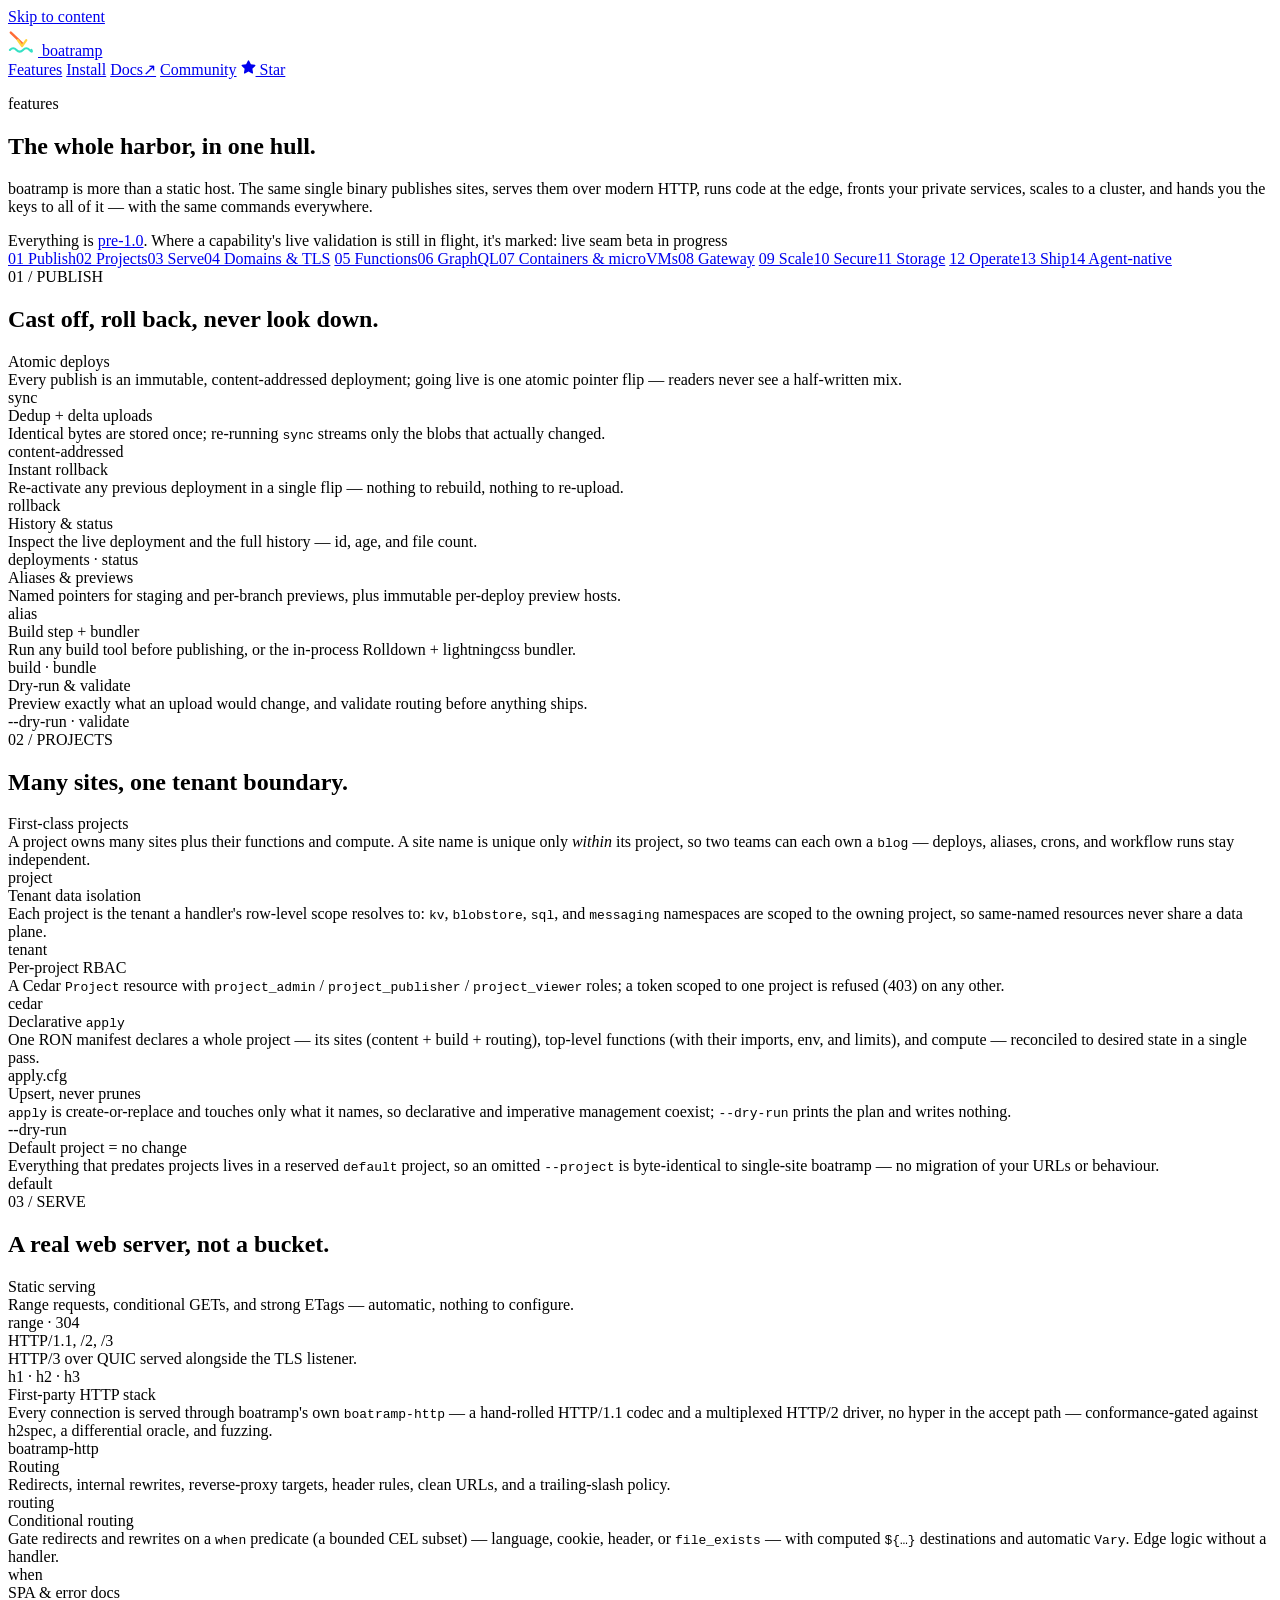
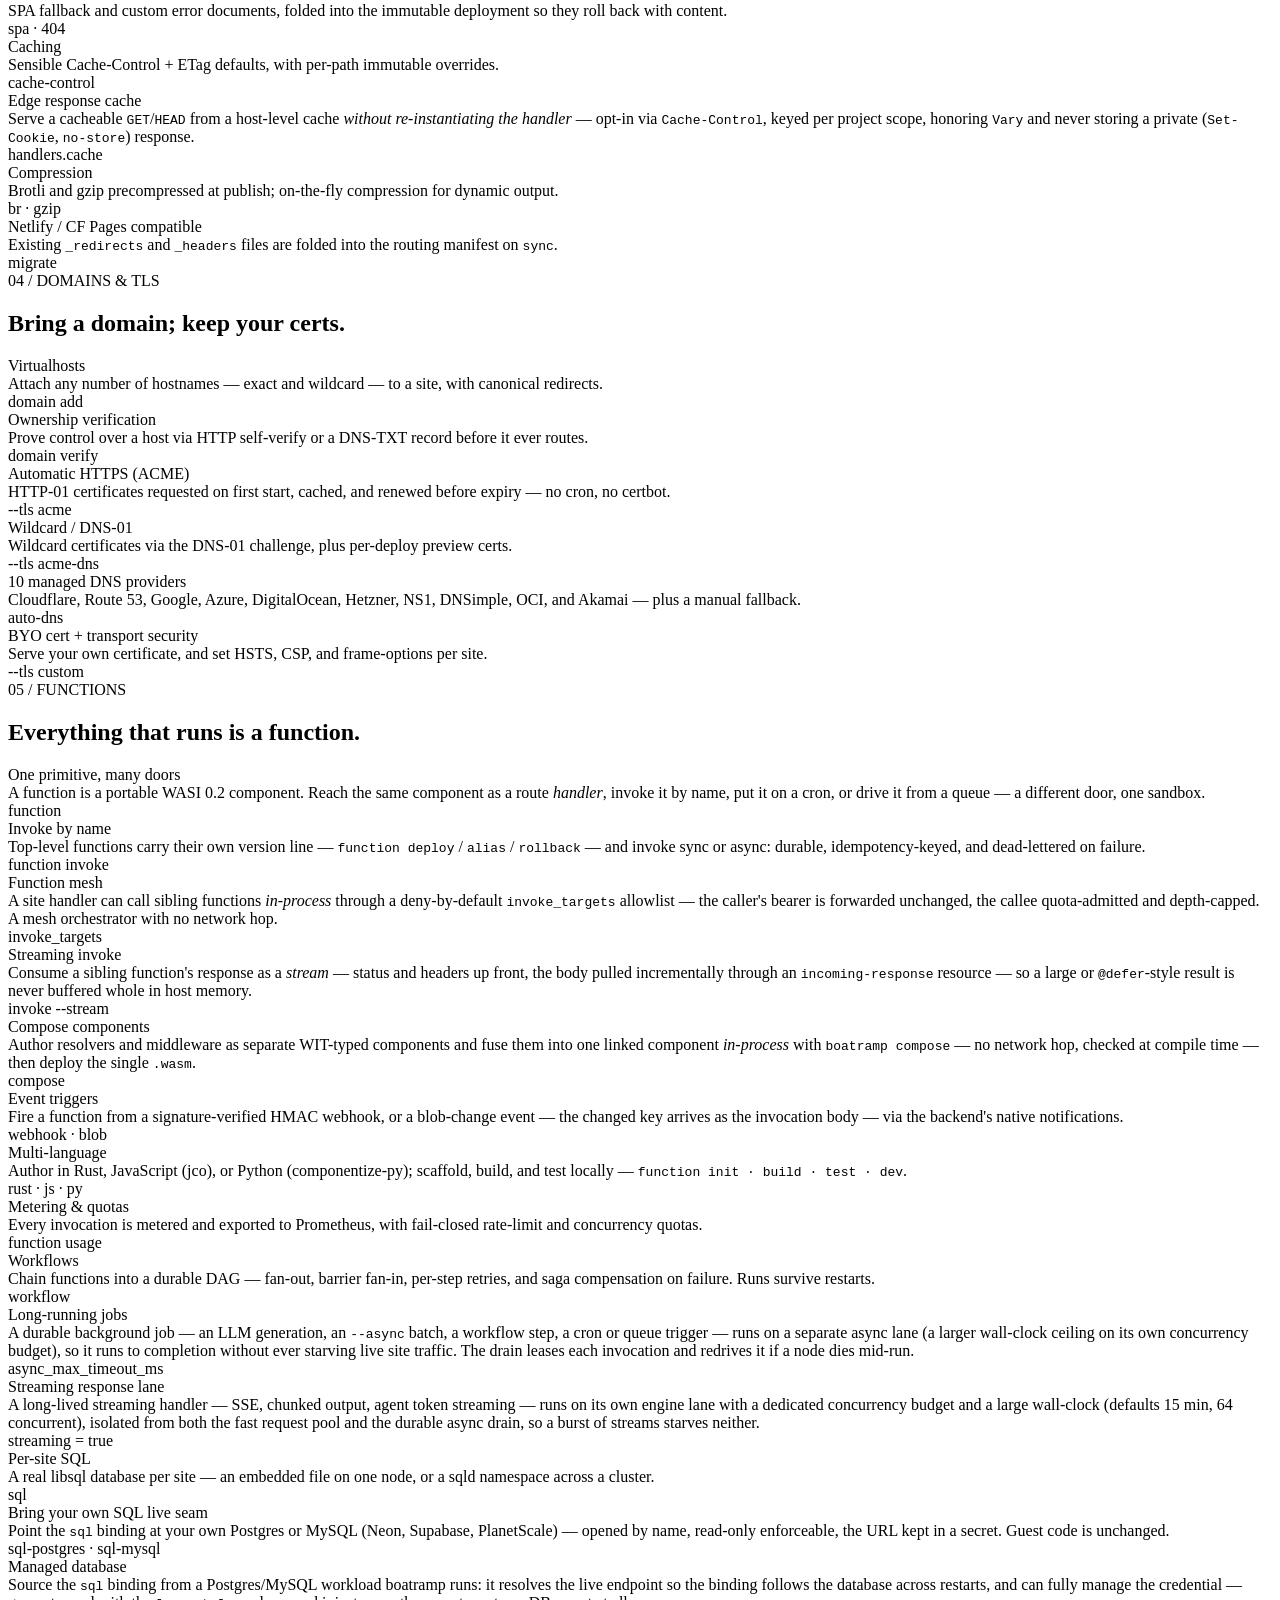
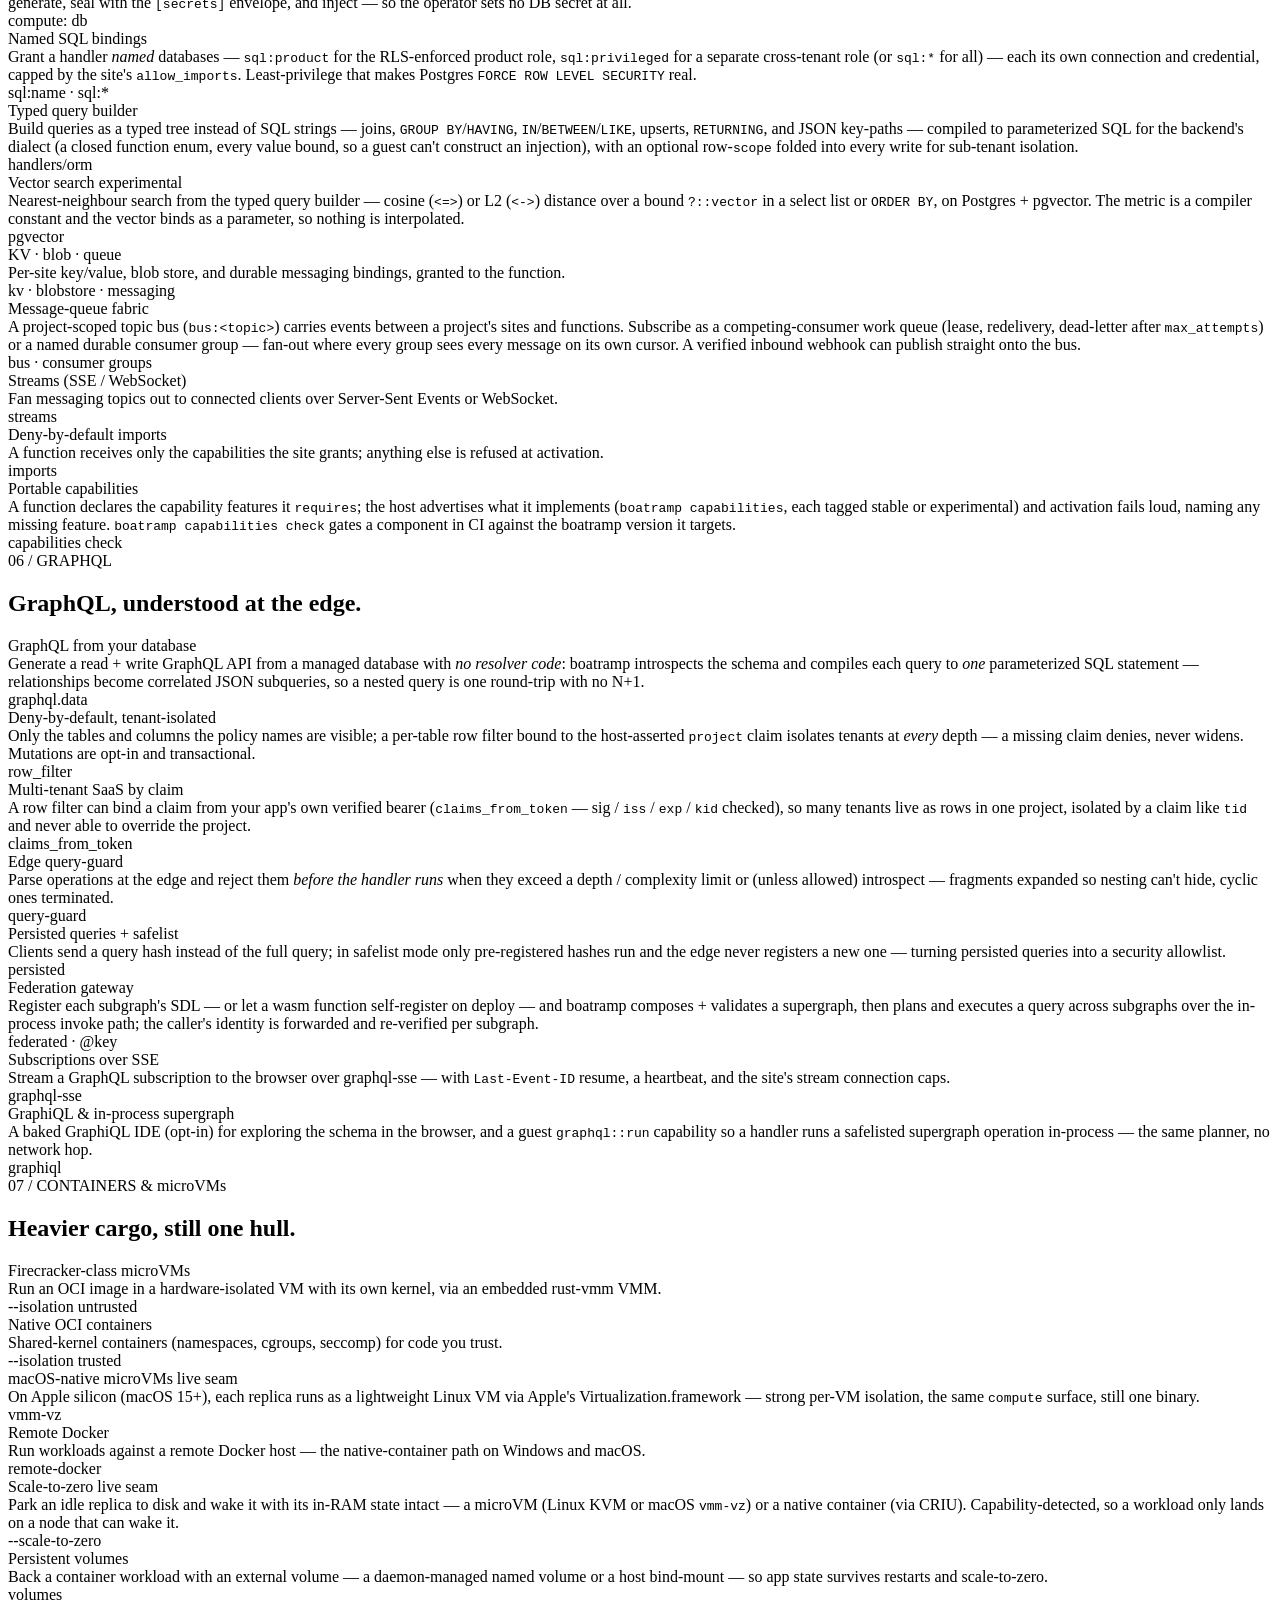
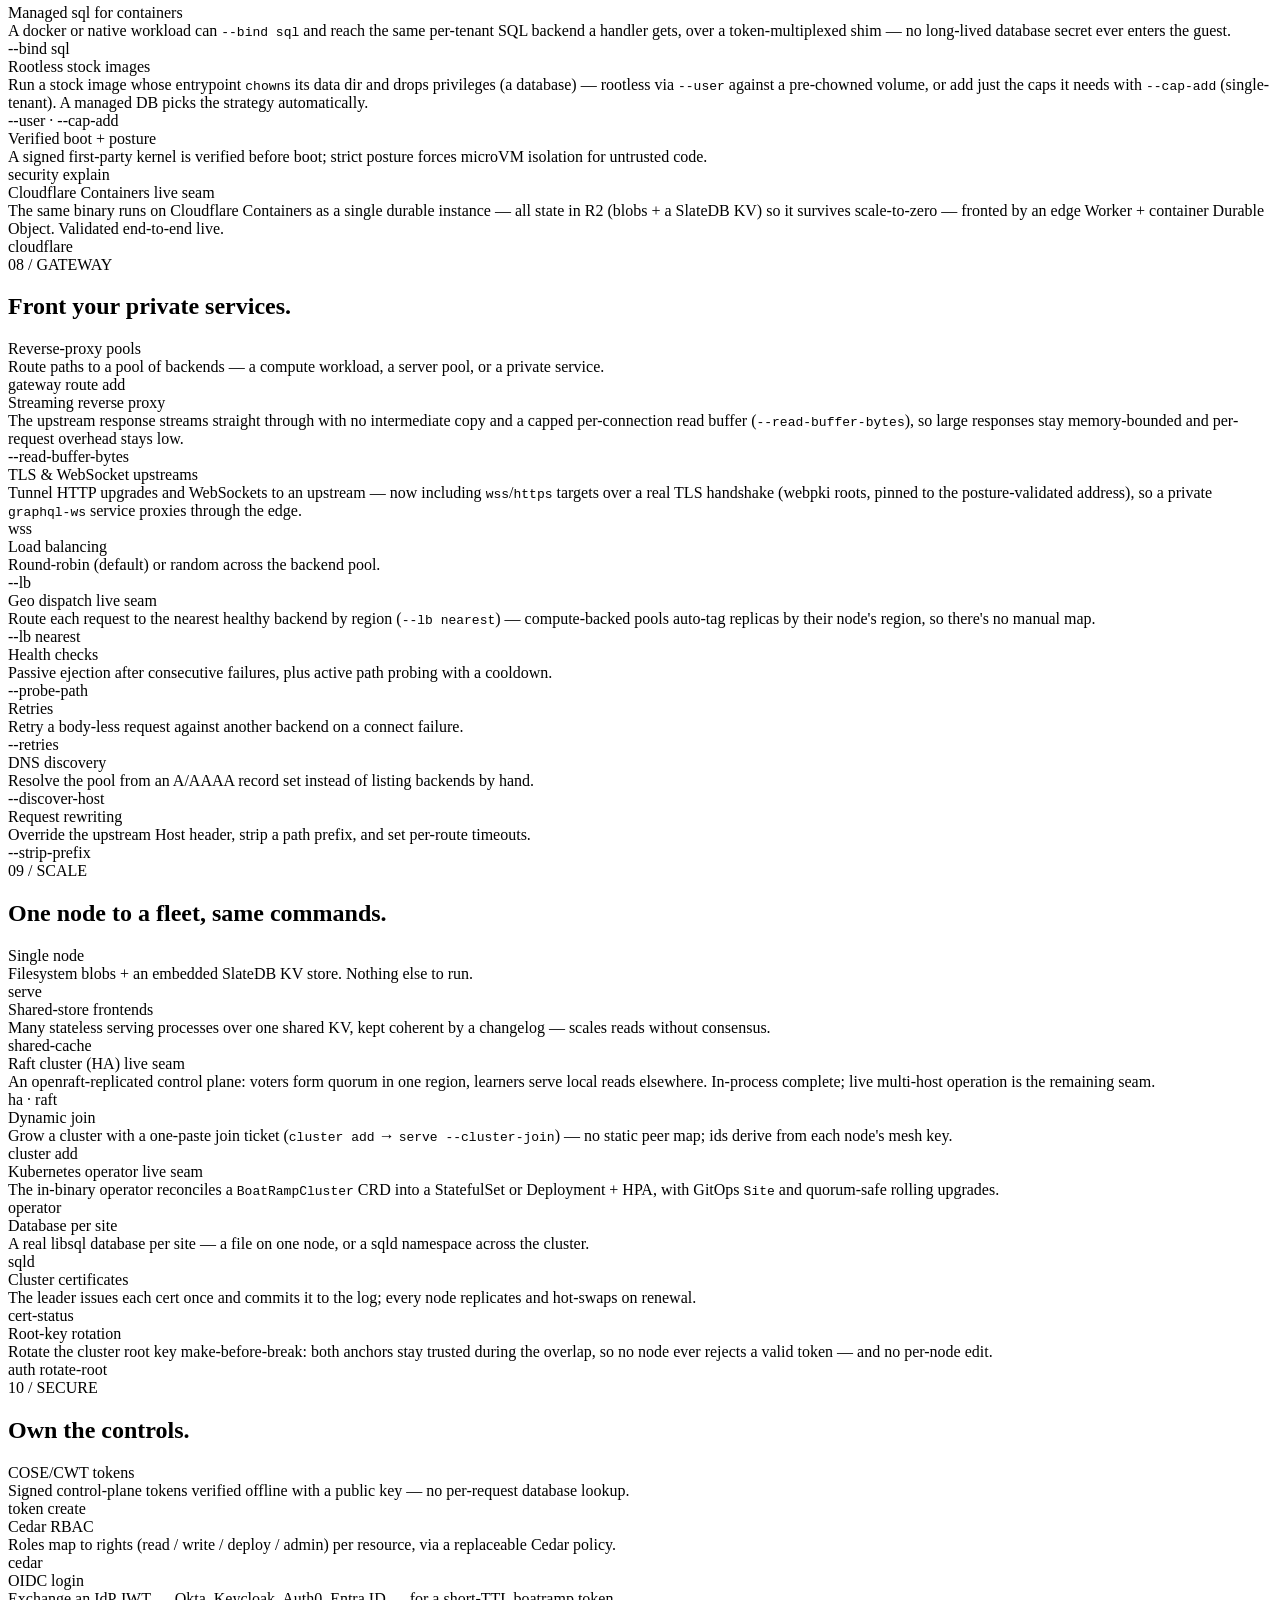
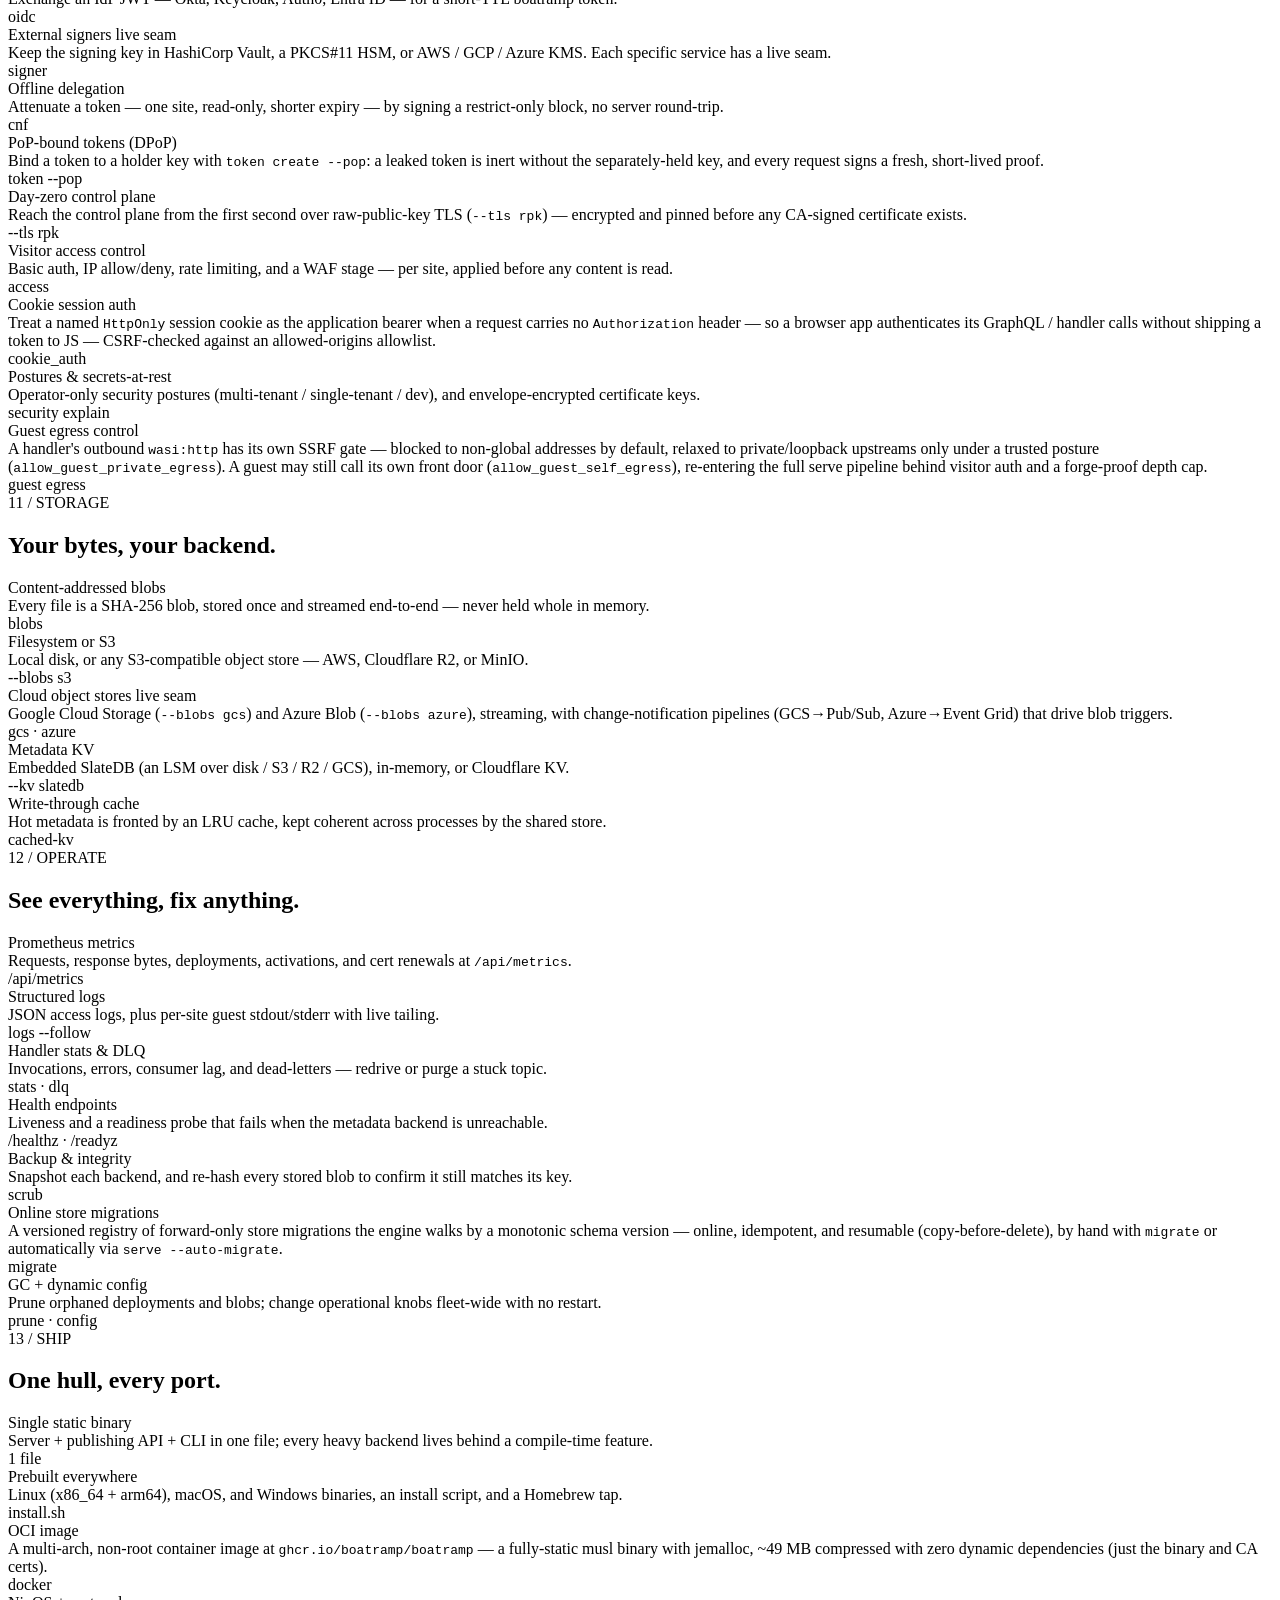
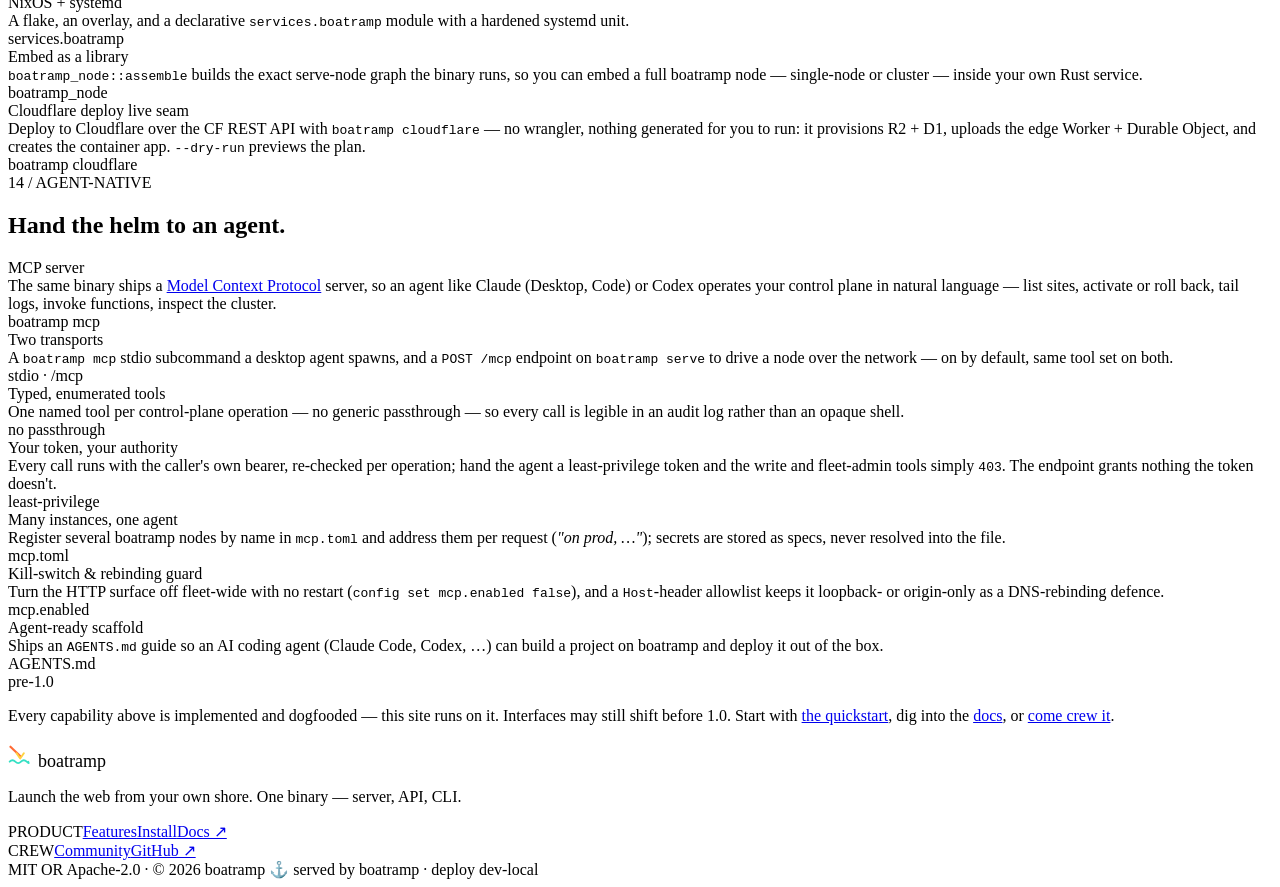
==== site/features.html @ 1ac7cacc "Sync boatramp 0.3.2 (guest egress control); remove competitor benchmark claims pending published num" ====
<!doctype html>
<html lang="en" data-theme="dark">
<head>
  <meta charset="utf-8">
  <meta name="viewport" content="width=device-width, initial-scale=1">
  <title>Features — boatramp</title>
  <meta name="description" content="Everything boatramp does: atomic publishing, a real web server, domains & TLS, Wasm handlers, containers & microVMs, an edge gateway, HA clustering, auth & access control, pluggable storage, and observability — one Rust binary.">
  <link rel="canonical" href="https://boatramp.dev/features">
  <link rel="icon" href="/favicon.svg" type="image/svg+xml">
  <meta property="og:type" content="website">
  <meta property="og:url" content="https://boatramp.dev/features">
  <meta property="og:title" content="boatramp — features">
  <meta property="og:description" content="Atomic publishing, a real web server, Wasm handlers, containers & microVMs, an edge gateway, HA clustering, auth & access control — one Rust binary.">
  <meta property="og:image" content="https://boatramp.dev/og.png">
  <meta name="twitter:card" content="summary_large_image">
  <link rel="preload" href="/fonts/space-grotesk-700.woff2" as="font" type="font/woff2" crossorigin>
  <link rel="preload" href="/fonts/ibm-plex-sans-400.woff2" as="font" type="font/woff2" crossorigin>
  <link rel="stylesheet" href="/styles/fonts.css">
  <link rel="stylesheet" href="/styles/tokens.css">
  <link rel="stylesheet" href="/styles/site.css">
</head>
<body>
  <a class="skip" href="#main">Skip to content</a>

  <!-- ================= NAV ================= -->
  <header class="nav">
    <a class="nav__brand" href="/" aria-label="boatramp home">
      <svg width="30" height="30" viewBox="0 0 32 32" fill="none" aria-hidden="true">
        <path d="M3 7 L15 18.5" stroke="#ff6b35" stroke-width="2.6" stroke-linecap="round"/>
        <path d="M10.5 15 L15 21.5 L19.5 15" stroke="#ffd23f" stroke-width="2.4" stroke-linecap="round" stroke-linejoin="round"/>
        <path d="M2 25.5 q3.5 -3.6 7 0 t7 0 t7 0 t2 0" stroke="#35e0c4" stroke-width="2.2" stroke-linecap="round"/>
      </svg>
      <span class="wordmark">boatramp</span>
    </a>
    <nav class="nav__links" aria-label="Primary">
      <a href="/features">Features</a>
      <a href="/#quickstart">Install</a>
      <a href="https://docs.boatramp.dev">Docs<span class="nav__ext" aria-hidden="true">↗</span></a>
      <a href="https://discord.gg/A78gHFF3F3">Community</a>
      <a class="nav__star" href="https://github.com/BoatRamp/BoatRamp" data-gh-star aria-label="Star boatramp on GitHub">
        <svg width="15" height="15" viewBox="0 0 16 16" fill="currentColor" aria-hidden="true"><path d="M8 .25a.75.75 0 0 1 .673.418l1.882 3.815 4.21.612a.75.75 0 0 1 .416 1.279l-3.046 2.97.719 4.192a.751.751 0 0 1-1.088.791L8 12.347l-3.766 1.98a.75.75 0 0 1-1.088-.79l.72-4.194L.818 6.374a.75.75 0 0 1 .416-1.28l4.21-.611L7.327.668A.75.75 0 0 1 8 .25Z"/></svg>
        Star
        <span class="nav__star-count mono" data-gh-star-count hidden></span>
      </a>
    </nav>
  </header>

  <main id="main">
    <!-- ================= HERO ================= -->
    <section class="feat-hero wrap">
      <p class="eyebrow"><span class="eyebrow__dot" aria-hidden="true"></span>features</p>
      <h1>The whole harbor, in one hull.</h1>
      <p>boatramp is more than a static host. The same single binary publishes sites, serves them over modern HTTP, runs code at the edge, fronts your private services, scales to a cluster, and hands you the keys to all of it — with the same commands everywhere.</p>
      <div class="feat-legend">
        <span>Everything is <a href="https://docs.boatramp.dev/explanation/maturity.html">pre-1.0</a>. Where a capability's live validation is still in flight, it's marked:</span>
        <span class="chip chip--seam">live seam</span>
        <span class="chip chip--beta">beta</span>
        <span class="chip chip--wip">in progress</span>
      </div>
      <nav class="feat-toc" aria-label="Feature groups">
        <a href="#publish">01 Publish</a><a href="#projects">02 Projects</a><a href="#serve">03 Serve</a><a href="#tls">04 Domains &amp; TLS</a>
        <a href="#compute">05 Functions</a><a href="#graphql">06 GraphQL</a><a href="#containers">07 Containers &amp; microVMs</a><a href="#gateway">08 Gateway</a>
        <a href="#scale">09 Scale</a><a href="#secure">10 Secure</a><a href="#storage">11 Storage</a>
        <a href="#operate">12 Operate</a><a href="#ship">13 Ship</a><a href="#agent">14 Agent-native</a>
      </nav>
    </section>

    <!-- 01 PUBLISH -->
    <section class="feat-group wrap" id="publish">
      <div class="module__head"><span class="eyebrow-mono">01 / PUBLISH</span><h2>Cast off, roll back, never look down.</h2></div>
      <div class="feat-wrap"><div class="feat">
        <div class="feat__row"><div class="feat__cell feat__name">Atomic deploys</div><div class="feat__cell feat__desc">Every publish is an immutable, content-addressed deployment; going live is one atomic pointer flip — readers never see a half-written mix.</div><div class="feat__cell feat__tag">sync</div></div>
        <div class="feat__row"><div class="feat__cell feat__name">Dedup + delta uploads</div><div class="feat__cell feat__desc">Identical bytes are stored once; re-running <code>sync</code> streams only the blobs that actually changed.</div><div class="feat__cell feat__tag">content-addressed</div></div>
        <div class="feat__row"><div class="feat__cell feat__name">Instant rollback</div><div class="feat__cell feat__desc">Re-activate any previous deployment in a single flip — nothing to rebuild, nothing to re-upload.</div><div class="feat__cell feat__tag">rollback</div></div>
        <div class="feat__row"><div class="feat__cell feat__name">History &amp; status</div><div class="feat__cell feat__desc">Inspect the live deployment and the full history — id, age, and file count.</div><div class="feat__cell feat__tag">deployments · status</div></div>
        <div class="feat__row"><div class="feat__cell feat__name">Aliases &amp; previews</div><div class="feat__cell feat__desc">Named pointers for staging and per-branch previews, plus immutable per-deploy preview hosts.</div><div class="feat__cell feat__tag">alias</div></div>
        <div class="feat__row"><div class="feat__cell feat__name">Build step + bundler</div><div class="feat__cell feat__desc">Run any build tool before publishing, or the in-process Rolldown + lightningcss bundler.</div><div class="feat__cell feat__tag">build · bundle</div></div>
        <div class="feat__row"><div class="feat__cell feat__name">Dry-run &amp; validate</div><div class="feat__cell feat__desc">Preview exactly what an upload would change, and validate routing before anything ships.</div><div class="feat__cell feat__tag">--dry-run · validate</div></div>
      </div></div>
    </section>

    <!-- 02 PROJECTS -->
    <section class="feat-group wrap" id="projects">
      <div class="module__head"><span class="eyebrow-mono">02 / PROJECTS</span><h2>Many sites, one tenant boundary.</h2></div>
      <div class="feat-wrap"><div class="feat">
        <div class="feat__row"><div class="feat__cell feat__name">First-class projects</div><div class="feat__cell feat__desc">A project owns many sites plus their functions and compute. A site name is unique only <em>within</em> its project, so two teams can each own a <code>blog</code> — deploys, aliases, crons, and workflow runs stay independent.</div><div class="feat__cell feat__tag">project</div></div>
        <div class="feat__row"><div class="feat__cell feat__name">Tenant data isolation</div><div class="feat__cell feat__desc">Each project is the tenant a handler's row-level scope resolves to: <code>kv</code>, <code>blobstore</code>, <code>sql</code>, and <code>messaging</code> namespaces are scoped to the owning project, so same-named resources never share a data plane.</div><div class="feat__cell feat__tag">tenant</div></div>
        <div class="feat__row"><div class="feat__cell feat__name">Per-project RBAC</div><div class="feat__cell feat__desc">A Cedar <code>Project</code> resource with <code>project_admin</code> / <code>project_publisher</code> / <code>project_viewer</code> roles; a token scoped to one project is refused (403) on any other.</div><div class="feat__cell feat__tag">cedar</div></div>
        <div class="feat__row"><div class="feat__cell feat__name">Declarative <code>apply</code></div><div class="feat__cell feat__desc">One RON manifest declares a whole project — its sites (content + build + routing), top-level functions (with their imports, env, and limits), and compute — reconciled to desired state in a single pass.</div><div class="feat__cell feat__tag">apply.cfg</div></div>
        <div class="feat__row"><div class="feat__cell feat__name">Upsert, never prunes</div><div class="feat__cell feat__desc"><code>apply</code> is create-or-replace and touches only what it names, so declarative and imperative management coexist; <code>--dry-run</code> prints the plan and writes nothing.</div><div class="feat__cell feat__tag">--dry-run</div></div>
        <div class="feat__row"><div class="feat__cell feat__name">Default project = no change</div><div class="feat__cell feat__desc">Everything that predates projects lives in a reserved <code>default</code> project, so an omitted <code>--project</code> is byte-identical to single-site boatramp — no migration of your URLs or behaviour.</div><div class="feat__cell feat__tag">default</div></div>
      </div></div>
    </section>

    <!-- 03 SERVE -->
    <section class="feat-group wrap" id="serve">
      <div class="module__head"><span class="eyebrow-mono">03 / SERVE</span><h2>A real web server, not a bucket.</h2></div>
      <div class="feat-wrap"><div class="feat">
        <div class="feat__row"><div class="feat__cell feat__name">Static serving</div><div class="feat__cell feat__desc">Range requests, conditional GETs, and strong ETags — automatic, nothing to configure.</div><div class="feat__cell feat__tag">range · 304</div></div>
        <div class="feat__row"><div class="feat__cell feat__name">HTTP/1.1, /2, /3</div><div class="feat__cell feat__desc">HTTP/3 over QUIC served alongside the TLS listener.</div><div class="feat__cell feat__tag">h1 · h2 · h3</div></div>
        <div class="feat__row"><div class="feat__cell feat__name">First-party HTTP stack</div><div class="feat__cell feat__desc">Every connection is served through boatramp's own <code>boatramp-http</code> — a hand-rolled HTTP/1.1 codec and a multiplexed HTTP/2 driver, no hyper in the accept path — conformance-gated against h2spec, a differential oracle, and fuzzing.</div><div class="feat__cell feat__tag">boatramp-http</div></div>
        <div class="feat__row"><div class="feat__cell feat__name">Routing</div><div class="feat__cell feat__desc">Redirects, internal rewrites, reverse-proxy targets, header rules, clean URLs, and a trailing-slash policy.</div><div class="feat__cell feat__tag">routing</div></div>
        <div class="feat__row"><div class="feat__cell feat__name">Conditional routing</div><div class="feat__cell feat__desc">Gate redirects and rewrites on a <code>when</code> predicate (a bounded CEL subset) — language, cookie, header, or <code>file_exists</code> — with computed <code>${…}</code> destinations and automatic <code>Vary</code>. Edge logic without a handler.</div><div class="feat__cell feat__tag">when</div></div>
        <div class="feat__row"><div class="feat__cell feat__name">SPA &amp; error docs</div><div class="feat__cell feat__desc">SPA fallback and custom error documents, folded into the immutable deployment so they roll back with content.</div><div class="feat__cell feat__tag">spa · 404</div></div>
        <div class="feat__row"><div class="feat__cell feat__name">Caching</div><div class="feat__cell feat__desc">Sensible Cache-Control + ETag defaults, with per-path immutable overrides.</div><div class="feat__cell feat__tag">cache-control</div></div>
        <div class="feat__row"><div class="feat__cell feat__name">Edge response cache</div><div class="feat__cell feat__desc">Serve a cacheable <code>GET</code>/<code>HEAD</code> from a host-level cache <em>without re-instantiating the handler</em> — opt-in via <code>Cache-Control</code>, keyed per project scope, honoring <code>Vary</code> and never storing a private (<code>Set-Cookie</code>, <code>no-store</code>) response.</div><div class="feat__cell feat__tag">handlers.cache</div></div>
        <div class="feat__row"><div class="feat__cell feat__name">Compression</div><div class="feat__cell feat__desc">Brotli and gzip precompressed at publish; on-the-fly compression for dynamic output.</div><div class="feat__cell feat__tag">br · gzip</div></div>
        <div class="feat__row"><div class="feat__cell feat__name">Netlify / CF Pages compatible</div><div class="feat__cell feat__desc">Existing <code>_redirects</code> and <code>_headers</code> files are folded into the routing manifest on <code>sync</code>.</div><div class="feat__cell feat__tag">migrate</div></div>
      </div></div>
    </section>

    <!-- 04 DOMAINS & TLS -->
    <section class="feat-group wrap" id="tls">
      <div class="module__head"><span class="eyebrow-mono">04 / DOMAINS &amp; TLS</span><h2>Bring a domain; keep your certs.</h2></div>
      <div class="feat-wrap"><div class="feat">
        <div class="feat__row"><div class="feat__cell feat__name">Virtualhosts</div><div class="feat__cell feat__desc">Attach any number of hostnames — exact and wildcard — to a site, with canonical redirects.</div><div class="feat__cell feat__tag">domain add</div></div>
        <div class="feat__row"><div class="feat__cell feat__name">Ownership verification</div><div class="feat__cell feat__desc">Prove control over a host via HTTP self-verify or a DNS-TXT record before it ever routes.</div><div class="feat__cell feat__tag">domain verify</div></div>
        <div class="feat__row"><div class="feat__cell feat__name">Automatic HTTPS (ACME)</div><div class="feat__cell feat__desc">HTTP-01 certificates requested on first start, cached, and renewed before expiry — no cron, no certbot.</div><div class="feat__cell feat__tag">--tls acme</div></div>
        <div class="feat__row"><div class="feat__cell feat__name">Wildcard / DNS-01</div><div class="feat__cell feat__desc">Wildcard certificates via the DNS-01 challenge, plus per-deploy preview certs.</div><div class="feat__cell feat__tag">--tls acme-dns</div></div>
        <div class="feat__row"><div class="feat__cell feat__name">10 managed DNS providers</div><div class="feat__cell feat__desc">Cloudflare, Route 53, Google, Azure, DigitalOcean, Hetzner, NS1, DNSimple, OCI, and Akamai — plus a manual fallback.</div><div class="feat__cell feat__tag">auto-dns</div></div>
        <div class="feat__row"><div class="feat__cell feat__name">BYO cert + transport security</div><div class="feat__cell feat__desc">Serve your own certificate, and set HSTS, CSP, and frame-options per site.</div><div class="feat__cell feat__tag">--tls custom</div></div>
      </div></div>
    </section>

    <!-- 05 FUNCTIONS -->
    <section class="feat-group wrap" id="compute">
      <div class="module__head"><span class="eyebrow-mono">05 / FUNCTIONS</span><h2>Everything that runs is a function.</h2></div>
      <div class="feat-wrap"><div class="feat">
        <div class="feat__row"><div class="feat__cell feat__name">One primitive, many doors</div><div class="feat__cell feat__desc">A function is a portable WASI 0.2 component. Reach the same component as a route <em>handler</em>, invoke it by name, put it on a cron, or drive it from a queue — a different door, one sandbox.</div><div class="feat__cell feat__tag">function</div></div>
        <div class="feat__row"><div class="feat__cell feat__name">Invoke by name</div><div class="feat__cell feat__desc">Top-level functions carry their own version line — <code>function deploy</code> / <code>alias</code> / <code>rollback</code> — and invoke sync or async: durable, idempotency-keyed, and dead-lettered on failure.</div><div class="feat__cell feat__tag">function invoke</div></div>
        <div class="feat__row"><div class="feat__cell feat__name">Function mesh</div><div class="feat__cell feat__desc">A site handler can call sibling functions <em>in-process</em> through a deny-by-default <code>invoke_targets</code> allowlist — the caller's bearer is forwarded unchanged, the callee quota-admitted and depth-capped. A mesh orchestrator with no network hop.</div><div class="feat__cell feat__tag">invoke_targets</div></div>
        <div class="feat__row"><div class="feat__cell feat__name">Streaming invoke</div><div class="feat__cell feat__desc">Consume a sibling function's response as a <em>stream</em> — status and headers up front, the body pulled incrementally through an <code>incoming-response</code> resource — so a large or <code>@defer</code>-style result is never buffered whole in host memory.</div><div class="feat__cell feat__tag">invoke --stream</div></div>
        <div class="feat__row"><div class="feat__cell feat__name">Compose components</div><div class="feat__cell feat__desc">Author resolvers and middleware as separate WIT-typed components and fuse them into one linked component <em>in-process</em> with <code>boatramp compose</code> — no network hop, checked at compile time — then deploy the single <code>.wasm</code>.</div><div class="feat__cell feat__tag">compose</div></div>
        <div class="feat__row"><div class="feat__cell feat__name">Event triggers</div><div class="feat__cell feat__desc">Fire a function from a signature-verified HMAC webhook, or a blob-change event — the changed key arrives as the invocation body — via the backend's native notifications.</div><div class="feat__cell feat__tag">webhook · blob</div></div>
        <div class="feat__row"><div class="feat__cell feat__name">Multi-language</div><div class="feat__cell feat__desc">Author in Rust, JavaScript (jco), or Python (componentize-py); scaffold, build, and test locally — <code>function init · build · test · dev</code>.</div><div class="feat__cell feat__tag">rust · js · py</div></div>
        <div class="feat__row"><div class="feat__cell feat__name">Metering &amp; quotas</div><div class="feat__cell feat__desc">Every invocation is metered and exported to Prometheus, with fail-closed rate-limit and concurrency quotas.</div><div class="feat__cell feat__tag">function usage</div></div>
        <div class="feat__row"><div class="feat__cell feat__name">Workflows</div><div class="feat__cell feat__desc">Chain functions into a durable DAG — fan-out, barrier fan-in, per-step retries, and saga compensation on failure. Runs survive restarts.</div><div class="feat__cell feat__tag">workflow</div></div>
        <div class="feat__row"><div class="feat__cell feat__name">Long-running jobs</div><div class="feat__cell feat__desc">A durable background job — an LLM generation, an <code>--async</code> batch, a workflow step, a cron or queue trigger — runs on a separate async lane (a larger wall-clock ceiling on its own concurrency budget), so it runs to completion without ever starving live site traffic. The drain leases each invocation and redrives it if a node dies mid-run.</div><div class="feat__cell feat__tag">async_max_timeout_ms</div></div>
        <div class="feat__row"><div class="feat__cell feat__name">Streaming response lane</div><div class="feat__cell feat__desc">A long-lived streaming handler — SSE, chunked output, agent token streaming — runs on its own engine lane with a dedicated concurrency budget and a large wall-clock (defaults 15&nbsp;min, 64 concurrent), isolated from both the fast request pool and the durable async drain, so a burst of streams starves neither.</div><div class="feat__cell feat__tag">streaming = true</div></div>
        <div class="feat__row"><div class="feat__cell feat__name">Per-site SQL</div><div class="feat__cell feat__desc">A real libsql database per site — an embedded file on one node, or a sqld namespace across a cluster.</div><div class="feat__cell feat__tag">sql</div></div>
        <div class="feat__row"><div class="feat__cell feat__name">Bring your own SQL <span class="chip chip--seam">live seam</span></div><div class="feat__cell feat__desc">Point the <code>sql</code> binding at your own Postgres or MySQL (Neon, Supabase, PlanetScale) — opened by name, read-only enforceable, the URL kept in a secret. Guest code is unchanged.</div><div class="feat__cell feat__tag">sql-postgres · sql-mysql</div></div>
        <div class="feat__row"><div class="feat__cell feat__name">Managed database</div><div class="feat__cell feat__desc">Source the <code>sql</code> binding from a Postgres/MySQL workload boatramp runs: it resolves the live endpoint so the binding follows the database across restarts, and can fully manage the credential — generate, seal with the <code>[secrets]</code> envelope, and inject — so the operator sets no DB secret at all.</div><div class="feat__cell feat__tag">compute: db</div></div>
        <div class="feat__row"><div class="feat__cell feat__name">Named SQL bindings</div><div class="feat__cell feat__desc">Grant a handler <em>named</em> databases — <code>sql:product</code> for the RLS-enforced product role, <code>sql:privileged</code> for a separate cross-tenant role (or <code>sql:*</code> for all) — each its own connection and credential, capped by the site's <code>allow_imports</code>. Least-privilege that makes Postgres <code>FORCE ROW LEVEL SECURITY</code> real.</div><div class="feat__cell feat__tag">sql:name · sql:*</div></div>
        <div class="feat__row"><div class="feat__cell feat__name">Typed query builder</div><div class="feat__cell feat__desc">Build queries as a typed tree instead of SQL strings — joins, <code>GROUP BY</code>/<code>HAVING</code>, <code>IN</code>/<code>BETWEEN</code>/<code>LIKE</code>, upserts, <code>RETURNING</code>, and JSON key-paths — compiled to parameterized SQL for the backend's dialect (a closed function enum, every value bound, so a guest can't construct an injection), with an optional row-<code>scope</code> folded into every write for sub-tenant isolation.</div><div class="feat__cell feat__tag">handlers/orm</div></div>
        <div class="feat__row"><div class="feat__cell feat__name">Vector search <span class="chip chip--wip">experimental</span></div><div class="feat__cell feat__desc">Nearest-neighbour search from the typed query builder — cosine (<code>&lt;=&gt;</code>) or L2 (<code>&lt;-&gt;</code>) distance over a bound <code>?::vector</code> in a select list or <code>ORDER BY</code>, on Postgres + pgvector. The metric is a compiler constant and the vector binds as a parameter, so nothing is interpolated.</div><div class="feat__cell feat__tag">pgvector</div></div>
        <div class="feat__row"><div class="feat__cell feat__name">KV · blob · queue</div><div class="feat__cell feat__desc">Per-site key/value, blob store, and durable messaging bindings, granted to the function.</div><div class="feat__cell feat__tag">kv · blobstore · messaging</div></div>
        <div class="feat__row"><div class="feat__cell feat__name">Message-queue fabric</div><div class="feat__cell feat__desc">A project-scoped topic bus (<code>bus:&lt;topic&gt;</code>) carries events between a project's sites and functions. Subscribe as a competing-consumer work queue (lease, redelivery, dead-letter after <code>max_attempts</code>) or a named durable consumer group — fan-out where every group sees every message on its own cursor. A verified inbound webhook can publish straight onto the bus.</div><div class="feat__cell feat__tag">bus · consumer groups</div></div>
        <div class="feat__row"><div class="feat__cell feat__name">Streams (SSE / WebSocket)</div><div class="feat__cell feat__desc">Fan messaging topics out to connected clients over Server-Sent Events or WebSocket.</div><div class="feat__cell feat__tag">streams</div></div>
        <div class="feat__row"><div class="feat__cell feat__name">Deny-by-default imports</div><div class="feat__cell feat__desc">A function receives only the capabilities the site grants; anything else is refused at activation.</div><div class="feat__cell feat__tag">imports</div></div>
        <div class="feat__row"><div class="feat__cell feat__name">Portable capabilities</div><div class="feat__cell feat__desc">A function declares the capability features it <code>requires</code>; the host advertises what it implements (<code>boatramp capabilities</code>, each tagged stable or experimental) and activation fails loud, naming any missing feature. <code>boatramp capabilities check</code> gates a component in CI against the boatramp version it targets.</div><div class="feat__cell feat__tag">capabilities check</div></div>
      </div></div>
    </section>

    <!-- 06 GRAPHQL -->
    <section class="feat-group wrap" id="graphql">
      <div class="module__head"><span class="eyebrow-mono">06 / GRAPHQL</span><h2>GraphQL, understood at the edge.</h2></div>
      <div class="feat-wrap"><div class="feat">
        <div class="feat__row"><div class="feat__cell feat__name">GraphQL from your database</div><div class="feat__cell feat__desc">Generate a read + write GraphQL API from a managed database with <em>no resolver code</em>: boatramp introspects the schema and compiles each query to <em>one</em> parameterized SQL statement — relationships become correlated JSON subqueries, so a nested query is one round-trip with no N+1.</div><div class="feat__cell feat__tag">graphql.data</div></div>
        <div class="feat__row"><div class="feat__cell feat__name">Deny-by-default, tenant-isolated</div><div class="feat__cell feat__desc">Only the tables and columns the policy names are visible; a per-table row filter bound to the host-asserted <code>project</code> claim isolates tenants at <em>every</em> depth — a missing claim denies, never widens. Mutations are opt-in and transactional.</div><div class="feat__cell feat__tag">row_filter</div></div>
        <div class="feat__row"><div class="feat__cell feat__name">Multi-tenant SaaS by claim</div><div class="feat__cell feat__desc">A row filter can bind a claim from your app's own verified bearer (<code>claims_from_token</code> — sig / <code>iss</code> / <code>exp</code> / <code>kid</code> checked), so many tenants live as rows in one project, isolated by a claim like <code>tid</code> and never able to override the project.</div><div class="feat__cell feat__tag">claims_from_token</div></div>
        <div class="feat__row"><div class="feat__cell feat__name">Edge query-guard</div><div class="feat__cell feat__desc">Parse operations at the edge and reject them <em>before the handler runs</em> when they exceed a depth / complexity limit or (unless allowed) introspect — fragments expanded so nesting can't hide, cyclic ones terminated.</div><div class="feat__cell feat__tag">query-guard</div></div>
        <div class="feat__row"><div class="feat__cell feat__name">Persisted queries + safelist</div><div class="feat__cell feat__desc">Clients send a query hash instead of the full query; in safelist mode only pre-registered hashes run and the edge never registers a new one — turning persisted queries into a security allowlist.</div><div class="feat__cell feat__tag">persisted</div></div>
        <div class="feat__row"><div class="feat__cell feat__name">Federation gateway</div><div class="feat__cell feat__desc">Register each subgraph's SDL — or let a wasm function self-register on deploy — and boatramp composes + validates a supergraph, then plans and executes a query across subgraphs over the in-process invoke path; the caller's identity is forwarded and re-verified per subgraph.</div><div class="feat__cell feat__tag">federated · @key</div></div>
        <div class="feat__row"><div class="feat__cell feat__name">Subscriptions over SSE</div><div class="feat__cell feat__desc">Stream a GraphQL subscription to the browser over graphql-sse — with <code>Last-Event-ID</code> resume, a heartbeat, and the site's stream connection caps.</div><div class="feat__cell feat__tag">graphql-sse</div></div>
        <div class="feat__row"><div class="feat__cell feat__name">GraphiQL &amp; in-process supergraph</div><div class="feat__cell feat__desc">A baked GraphiQL IDE (opt-in) for exploring the schema in the browser, and a guest <code>graphql::run</code> capability so a handler runs a safelisted supergraph operation in-process — the same planner, no network hop.</div><div class="feat__cell feat__tag">graphiql</div></div>
      </div></div>
    </section>

    <!-- 07 CONTAINERS & microVMs -->
    <section class="feat-group wrap" id="containers">
      <div class="module__head"><span class="eyebrow-mono">07 / CONTAINERS &amp; microVMs</span><h2>Heavier cargo, still one hull.</h2></div>
      <div class="feat-wrap"><div class="feat">
        <div class="feat__row"><div class="feat__cell feat__name">Firecracker-class microVMs</div><div class="feat__cell feat__desc">Run an OCI image in a hardware-isolated VM with its own kernel, via an embedded rust-vmm VMM.</div><div class="feat__cell feat__tag">--isolation untrusted</div></div>
        <div class="feat__row"><div class="feat__cell feat__name">Native OCI containers</div><div class="feat__cell feat__desc">Shared-kernel containers (namespaces, cgroups, seccomp) for code you trust.</div><div class="feat__cell feat__tag">--isolation trusted</div></div>
        <div class="feat__row"><div class="feat__cell feat__name">macOS-native microVMs <span class="chip chip--seam">live seam</span></div><div class="feat__cell feat__desc">On Apple silicon (macOS 15+), each replica runs as a lightweight Linux VM via Apple's Virtualization.framework — strong per-VM isolation, the same <code>compute</code> surface, still one binary.</div><div class="feat__cell feat__tag">vmm-vz</div></div>
        <div class="feat__row"><div class="feat__cell feat__name">Remote Docker</div><div class="feat__cell feat__desc">Run workloads against a remote Docker host — the native-container path on Windows and macOS.</div><div class="feat__cell feat__tag">remote-docker</div></div>
        <div class="feat__row"><div class="feat__cell feat__name">Scale-to-zero <span class="chip chip--seam">live seam</span></div><div class="feat__cell feat__desc">Park an idle replica to disk and wake it with its in-RAM state intact — a microVM (Linux KVM or macOS <code>vmm-vz</code>) or a native container (via CRIU). Capability-detected, so a workload only lands on a node that can wake it.</div><div class="feat__cell feat__tag">--scale-to-zero</div></div>
        <div class="feat__row"><div class="feat__cell feat__name">Persistent volumes</div><div class="feat__cell feat__desc">Back a container workload with an external volume — a daemon-managed named volume or a host bind-mount — so app state survives restarts and scale-to-zero.</div><div class="feat__cell feat__tag">volumes</div></div>
        <div class="feat__row"><div class="feat__cell feat__name">Managed sql for containers</div><div class="feat__cell feat__desc">A docker or native workload can <code>--bind sql</code> and reach the same per-tenant SQL backend a handler gets, over a token-multiplexed shim — no long-lived database secret ever enters the guest.</div><div class="feat__cell feat__tag">--bind sql</div></div>
        <div class="feat__row"><div class="feat__cell feat__name">Rootless stock images</div><div class="feat__cell feat__desc">Run a stock image whose entrypoint <code>chown</code>s its data dir and drops privileges (a database) — rootless via <code>--user</code> against a pre-chowned volume, or add just the caps it needs with <code>--cap-add</code> (single-tenant). A managed DB picks the strategy automatically.</div><div class="feat__cell feat__tag">--user · --cap-add</div></div>
        <div class="feat__row"><div class="feat__cell feat__name">Verified boot + posture</div><div class="feat__cell feat__desc">A signed first-party kernel is verified before boot; strict posture forces microVM isolation for untrusted code.</div><div class="feat__cell feat__tag">security explain</div></div>
        <div class="feat__row"><div class="feat__cell feat__name">Cloudflare Containers <span class="chip chip--seam">live seam</span></div><div class="feat__cell feat__desc">The same binary runs on Cloudflare Containers as a single durable instance — all state in R2 (blobs + a SlateDB KV) so it survives scale-to-zero — fronted by an edge Worker + container Durable Object. Validated end-to-end live.</div><div class="feat__cell feat__tag">cloudflare</div></div>
      </div></div>
    </section>

    <!-- 08 GATEWAY -->
    <section class="feat-group wrap" id="gateway">
      <div class="module__head"><span class="eyebrow-mono">08 / GATEWAY</span><h2>Front your private services.</h2></div>
      <div class="feat-wrap"><div class="feat">
        <div class="feat__row"><div class="feat__cell feat__name">Reverse-proxy pools</div><div class="feat__cell feat__desc">Route paths to a pool of backends — a compute workload, a server pool, or a private service.</div><div class="feat__cell feat__tag">gateway route add</div></div>
        <div class="feat__row"><div class="feat__cell feat__name">Streaming reverse proxy</div><div class="feat__cell feat__desc">The upstream response streams straight through with no intermediate copy and a capped per-connection read buffer (<code>--read-buffer-bytes</code>), so large responses stay memory-bounded and per-request overhead stays low.</div><div class="feat__cell feat__tag">--read-buffer-bytes</div></div>
        <div class="feat__row"><div class="feat__cell feat__name">TLS &amp; WebSocket upstreams</div><div class="feat__cell feat__desc">Tunnel HTTP upgrades and WebSockets to an upstream — now including <code>wss</code>/<code>https</code> targets over a real TLS handshake (webpki roots, pinned to the posture-validated address), so a private <code>graphql-ws</code> service proxies through the edge.</div><div class="feat__cell feat__tag">wss</div></div>
        <div class="feat__row"><div class="feat__cell feat__name">Load balancing</div><div class="feat__cell feat__desc">Round-robin (default) or random across the backend pool.</div><div class="feat__cell feat__tag">--lb</div></div>
        <div class="feat__row"><div class="feat__cell feat__name">Geo dispatch <span class="chip chip--seam">live seam</span></div><div class="feat__cell feat__desc">Route each request to the nearest healthy backend by region (<code>--lb nearest</code>) — compute-backed pools auto-tag replicas by their node's region, so there's no manual map.</div><div class="feat__cell feat__tag">--lb nearest</div></div>
        <div class="feat__row"><div class="feat__cell feat__name">Health checks</div><div class="feat__cell feat__desc">Passive ejection after consecutive failures, plus active path probing with a cooldown.</div><div class="feat__cell feat__tag">--probe-path</div></div>
        <div class="feat__row"><div class="feat__cell feat__name">Retries</div><div class="feat__cell feat__desc">Retry a body-less request against another backend on a connect failure.</div><div class="feat__cell feat__tag">--retries</div></div>
        <div class="feat__row"><div class="feat__cell feat__name">DNS discovery</div><div class="feat__cell feat__desc">Resolve the pool from an A/AAAA record set instead of listing backends by hand.</div><div class="feat__cell feat__tag">--discover-host</div></div>
        <div class="feat__row"><div class="feat__cell feat__name">Request rewriting</div><div class="feat__cell feat__desc">Override the upstream Host header, strip a path prefix, and set per-route timeouts.</div><div class="feat__cell feat__tag">--strip-prefix</div></div>
      </div></div>
    </section>

    <!-- 09 SCALE -->
    <section class="feat-group wrap" id="scale">
      <div class="module__head"><span class="eyebrow-mono">09 / SCALE</span><h2>One node to a fleet, same commands.</h2></div>
      <div class="feat-wrap"><div class="feat">
        <div class="feat__row"><div class="feat__cell feat__name">Single node</div><div class="feat__cell feat__desc">Filesystem blobs + an embedded SlateDB KV store. Nothing else to run.</div><div class="feat__cell feat__tag">serve</div></div>
        <div class="feat__row"><div class="feat__cell feat__name">Shared-store frontends</div><div class="feat__cell feat__desc">Many stateless serving processes over one shared KV, kept coherent by a changelog — scales reads without consensus.</div><div class="feat__cell feat__tag">shared-cache</div></div>
        <div class="feat__row"><div class="feat__cell feat__name">Raft cluster (HA) <span class="chip chip--seam">live seam</span></div><div class="feat__cell feat__desc">An openraft-replicated control plane: voters form quorum in one region, learners serve local reads elsewhere. In-process complete; live multi-host operation is the remaining seam.</div><div class="feat__cell feat__tag">ha · raft</div></div>
        <div class="feat__row"><div class="feat__cell feat__name">Dynamic join</div><div class="feat__cell feat__desc">Grow a cluster with a one-paste join ticket (<code>cluster add</code> → <code>serve --cluster-join</code>) — no static peer map; ids derive from each node's mesh key.</div><div class="feat__cell feat__tag">cluster add</div></div>
        <div class="feat__row"><div class="feat__cell feat__name">Kubernetes operator <span class="chip chip--seam">live seam</span></div><div class="feat__cell feat__desc">The in-binary operator reconciles a <code>BoatRampCluster</code> CRD into a StatefulSet or Deployment + HPA, with GitOps <code>Site</code> and quorum-safe rolling upgrades.</div><div class="feat__cell feat__tag">operator</div></div>
        <div class="feat__row"><div class="feat__cell feat__name">Database per site</div><div class="feat__cell feat__desc">A real libsql database per site — a file on one node, or a sqld namespace across the cluster.</div><div class="feat__cell feat__tag">sqld</div></div>
        <div class="feat__row"><div class="feat__cell feat__name">Cluster certificates</div><div class="feat__cell feat__desc">The leader issues each cert once and commits it to the log; every node replicates and hot-swaps on renewal.</div><div class="feat__cell feat__tag">cert-status</div></div>
        <div class="feat__row"><div class="feat__cell feat__name">Root-key rotation</div><div class="feat__cell feat__desc">Rotate the cluster root key make-before-break: both anchors stay trusted during the overlap, so no node ever rejects a valid token — and no per-node edit.</div><div class="feat__cell feat__tag">auth rotate-root</div></div>
      </div></div>
    </section>

    <!-- 10 SECURE -->
    <section class="feat-group wrap" id="secure">
      <div class="module__head"><span class="eyebrow-mono">10 / SECURE</span><h2>Own the controls.</h2></div>
      <div class="feat-wrap"><div class="feat">
        <div class="feat__row"><div class="feat__cell feat__name">COSE/CWT tokens</div><div class="feat__cell feat__desc">Signed control-plane tokens verified offline with a public key — no per-request database lookup.</div><div class="feat__cell feat__tag">token create</div></div>
        <div class="feat__row"><div class="feat__cell feat__name">Cedar RBAC</div><div class="feat__cell feat__desc">Roles map to rights (read / write / deploy / admin) per resource, via a replaceable Cedar policy.</div><div class="feat__cell feat__tag">cedar</div></div>
        <div class="feat__row"><div class="feat__cell feat__name">OIDC login</div><div class="feat__cell feat__desc">Exchange an IdP JWT — Okta, Keycloak, Auth0, Entra ID — for a short-TTL boatramp token.</div><div class="feat__cell feat__tag">oidc</div></div>
        <div class="feat__row"><div class="feat__cell feat__name">External signers <span class="chip chip--seam">live seam</span></div><div class="feat__cell feat__desc">Keep the signing key in HashiCorp Vault, a PKCS#11 HSM, or AWS / GCP / Azure KMS. Each specific service has a live seam.</div><div class="feat__cell feat__tag">signer</div></div>
        <div class="feat__row"><div class="feat__cell feat__name">Offline delegation</div><div class="feat__cell feat__desc">Attenuate a token — one site, read-only, shorter expiry — by signing a restrict-only block, no server round-trip.</div><div class="feat__cell feat__tag">cnf</div></div>
        <div class="feat__row"><div class="feat__cell feat__name">PoP-bound tokens (DPoP)</div><div class="feat__cell feat__desc">Bind a token to a holder key with <code>token create --pop</code>: a leaked token is inert without the separately-held key, and every request signs a fresh, short-lived proof.</div><div class="feat__cell feat__tag">token --pop</div></div>
        <div class="feat__row"><div class="feat__cell feat__name">Day-zero control plane</div><div class="feat__cell feat__desc">Reach the control plane from the first second over raw-public-key TLS (<code>--tls rpk</code>) — encrypted and pinned before any CA-signed certificate exists.</div><div class="feat__cell feat__tag">--tls rpk</div></div>
        <div class="feat__row"><div class="feat__cell feat__name">Visitor access control</div><div class="feat__cell feat__desc">Basic auth, IP allow/deny, rate limiting, and a WAF stage — per site, applied before any content is read.</div><div class="feat__cell feat__tag">access</div></div>
        <div class="feat__row"><div class="feat__cell feat__name">Cookie session auth</div><div class="feat__cell feat__desc">Treat a named <code>HttpOnly</code> session cookie as the application bearer when a request carries no <code>Authorization</code> header — so a browser app authenticates its GraphQL / handler calls without shipping a token to JS — CSRF-checked against an allowed-origins allowlist.</div><div class="feat__cell feat__tag">cookie_auth</div></div>
        <div class="feat__row"><div class="feat__cell feat__name">Postures &amp; secrets-at-rest</div><div class="feat__cell feat__desc">Operator-only security postures (multi-tenant / single-tenant / dev), and envelope-encrypted certificate keys.</div><div class="feat__cell feat__tag">security explain</div></div>
        <div class="feat__row"><div class="feat__cell feat__name">Guest egress control</div><div class="feat__cell feat__desc">A handler's outbound <code>wasi:http</code> has its own SSRF gate — blocked to non-global addresses by default, relaxed to private/loopback upstreams only under a trusted posture (<code>allow_guest_private_egress</code>). A guest may still call its own front door (<code>allow_guest_self_egress</code>), re-entering the full serve pipeline behind visitor auth and a forge-proof depth cap.</div><div class="feat__cell feat__tag">guest egress</div></div>
      </div></div>
    </section>

    <!-- 11 STORAGE -->
    <section class="feat-group wrap" id="storage">
      <div class="module__head"><span class="eyebrow-mono">11 / STORAGE</span><h2>Your bytes, your backend.</h2></div>
      <div class="feat-wrap"><div class="feat">
        <div class="feat__row"><div class="feat__cell feat__name">Content-addressed blobs</div><div class="feat__cell feat__desc">Every file is a SHA-256 blob, stored once and streamed end-to-end — never held whole in memory.</div><div class="feat__cell feat__tag">blobs</div></div>
        <div class="feat__row"><div class="feat__cell feat__name">Filesystem or S3</div><div class="feat__cell feat__desc">Local disk, or any S3-compatible object store — AWS, Cloudflare R2, or MinIO.</div><div class="feat__cell feat__tag">--blobs s3</div></div>
        <div class="feat__row"><div class="feat__cell feat__name">Cloud object stores <span class="chip chip--seam">live seam</span></div><div class="feat__cell feat__desc">Google Cloud Storage (<code>--blobs gcs</code>) and Azure Blob (<code>--blobs azure</code>), streaming, with change-notification pipelines (GCS→Pub/Sub, Azure→Event Grid) that drive blob triggers.</div><div class="feat__cell feat__tag">gcs · azure</div></div>
        <div class="feat__row"><div class="feat__cell feat__name">Metadata KV</div><div class="feat__cell feat__desc">Embedded SlateDB (an LSM over disk / S3 / R2 / GCS), in-memory, or Cloudflare KV.</div><div class="feat__cell feat__tag">--kv slatedb</div></div>
        <div class="feat__row"><div class="feat__cell feat__name">Write-through cache</div><div class="feat__cell feat__desc">Hot metadata is fronted by an LRU cache, kept coherent across processes by the shared store.</div><div class="feat__cell feat__tag">cached-kv</div></div>
      </div></div>
    </section>

    <!-- 12 OPERATE -->
    <section class="feat-group wrap" id="operate">
      <div class="module__head"><span class="eyebrow-mono">12 / OPERATE</span><h2>See everything, fix anything.</h2></div>
      <div class="feat-wrap"><div class="feat">
        <div class="feat__row"><div class="feat__cell feat__name">Prometheus metrics</div><div class="feat__cell feat__desc">Requests, response bytes, deployments, activations, and cert renewals at <code>/api/metrics</code>.</div><div class="feat__cell feat__tag">/api/metrics</div></div>
        <div class="feat__row"><div class="feat__cell feat__name">Structured logs</div><div class="feat__cell feat__desc">JSON access logs, plus per-site guest stdout/stderr with live tailing.</div><div class="feat__cell feat__tag">logs --follow</div></div>
        <div class="feat__row"><div class="feat__cell feat__name">Handler stats &amp; DLQ</div><div class="feat__cell feat__desc">Invocations, errors, consumer lag, and dead-letters — redrive or purge a stuck topic.</div><div class="feat__cell feat__tag">stats · dlq</div></div>
        <div class="feat__row"><div class="feat__cell feat__name">Health endpoints</div><div class="feat__cell feat__desc">Liveness and a readiness probe that fails when the metadata backend is unreachable.</div><div class="feat__cell feat__tag">/healthz · /readyz</div></div>
        <div class="feat__row"><div class="feat__cell feat__name">Backup &amp; integrity</div><div class="feat__cell feat__desc">Snapshot each backend, and re-hash every stored blob to confirm it still matches its key.</div><div class="feat__cell feat__tag">scrub</div></div>
        <div class="feat__row"><div class="feat__cell feat__name">Online store migrations</div><div class="feat__cell feat__desc">A versioned registry of forward-only store migrations the engine walks by a monotonic schema version — online, idempotent, and resumable (copy-before-delete), by hand with <code>migrate</code> or automatically via <code>serve --auto-migrate</code>.</div><div class="feat__cell feat__tag">migrate</div></div>
        <div class="feat__row"><div class="feat__cell feat__name">GC + dynamic config</div><div class="feat__cell feat__desc">Prune orphaned deployments and blobs; change operational knobs fleet-wide with no restart.</div><div class="feat__cell feat__tag">prune · config</div></div>
      </div></div>
    </section>

    <!-- 13 SHIP -->
    <section class="feat-group wrap" id="ship">
      <div class="module__head"><span class="eyebrow-mono">13 / SHIP</span><h2>One hull, every port.</h2></div>
      <div class="feat-wrap"><div class="feat">
        <div class="feat__row"><div class="feat__cell feat__name">Single static binary</div><div class="feat__cell feat__desc">Server + publishing API + CLI in one file; every heavy backend lives behind a compile-time feature.</div><div class="feat__cell feat__tag">1 file</div></div>
        <div class="feat__row"><div class="feat__cell feat__name">Prebuilt everywhere</div><div class="feat__cell feat__desc">Linux (x86_64 + arm64), macOS, and Windows binaries, an install script, and a Homebrew tap.</div><div class="feat__cell feat__tag">install.sh</div></div>
        <div class="feat__row"><div class="feat__cell feat__name">OCI image</div><div class="feat__cell feat__desc">A multi-arch, non-root container image at <code>ghcr.io/boatramp/boatramp</code> — a fully-static musl binary with jemalloc, ~49 MB compressed with zero dynamic dependencies (just the binary and CA certs).</div><div class="feat__cell feat__tag">docker</div></div>
        <div class="feat__row"><div class="feat__cell feat__name">NixOS + systemd</div><div class="feat__cell feat__desc">A flake, an overlay, and a declarative <code>services.boatramp</code> module with a hardened systemd unit.</div><div class="feat__cell feat__tag">services.boatramp</div></div>
        <div class="feat__row"><div class="feat__cell feat__name">Embed as a library</div><div class="feat__cell feat__desc"><code>boatramp_node::assemble</code> builds the exact serve-node graph the binary runs, so you can embed a full boatramp node — single-node or cluster — inside your own Rust service.</div><div class="feat__cell feat__tag">boatramp_node</div></div>
        <div class="feat__row"><div class="feat__cell feat__name">Cloudflare deploy <span class="chip chip--seam">live seam</span></div><div class="feat__cell feat__desc">Deploy to Cloudflare over the CF REST API with <code>boatramp cloudflare</code> — no wrangler, nothing generated for you to run: it provisions R2 + D1, uploads the edge Worker + Durable Object, and creates the container app. <code>--dry-run</code> previews the plan.</div><div class="feat__cell feat__tag">boatramp cloudflare</div></div>
      </div></div>
    </section>

    <!-- 14 AGENT-NATIVE -->
    <section class="feat-group wrap" id="agent">
      <div class="module__head"><span class="eyebrow-mono">14 / AGENT-NATIVE</span><h2>Hand the helm to an agent.</h2></div>
      <div class="feat-wrap"><div class="feat">
        <div class="feat__row"><div class="feat__cell feat__name">MCP server</div><div class="feat__cell feat__desc">The same binary ships a <a href="https://modelcontextprotocol.io">Model Context Protocol</a> server, so an agent like Claude (Desktop, Code) or Codex operates your control plane in natural language — list sites, activate or roll back, tail logs, invoke functions, inspect the cluster.</div><div class="feat__cell feat__tag">boatramp mcp</div></div>
        <div class="feat__row"><div class="feat__cell feat__name">Two transports</div><div class="feat__cell feat__desc">A <code>boatramp mcp</code> stdio subcommand a desktop agent spawns, and a <code>POST /mcp</code> endpoint on <code>boatramp serve</code> to drive a node over the network — on by default, same tool set on both.</div><div class="feat__cell feat__tag">stdio · /mcp</div></div>
        <div class="feat__row"><div class="feat__cell feat__name">Typed, enumerated tools</div><div class="feat__cell feat__desc">One named tool per control-plane operation — no generic passthrough — so every call is legible in an audit log rather than an opaque shell.</div><div class="feat__cell feat__tag">no passthrough</div></div>
        <div class="feat__row"><div class="feat__cell feat__name">Your token, your authority</div><div class="feat__cell feat__desc">Every call runs with the caller's own bearer, re-checked per operation; hand the agent a least-privilege token and the write and fleet-admin tools simply <code>403</code>. The endpoint grants nothing the token doesn't.</div><div class="feat__cell feat__tag">least-privilege</div></div>
        <div class="feat__row"><div class="feat__cell feat__name">Many instances, one agent</div><div class="feat__cell feat__desc">Register several boatramp nodes by name in <code>mcp.toml</code> and address them per request (<em>"on prod, …"</em>); secrets are stored as specs, never resolved into the file.</div><div class="feat__cell feat__tag">mcp.toml</div></div>
        <div class="feat__row"><div class="feat__cell feat__name">Kill-switch &amp; rebinding guard</div><div class="feat__cell feat__desc">Turn the HTTP surface off fleet-wide with no restart (<code>config set mcp.enabled false</code>), and a <code>Host</code>-header allowlist keeps it loopback- or origin-only as a DNS-rebinding defence.</div><div class="feat__cell feat__tag">mcp.enabled</div></div>
        <div class="feat__row"><div class="feat__cell feat__name">Agent-ready scaffold</div><div class="feat__cell feat__desc">Ships an <code>AGENTS.md</code> guide so an AI coding agent (Claude Code, Codex, …) can build a project on boatramp and deploy it out of the box.</div><div class="feat__cell feat__tag">AGENTS.md</div></div>
      </div></div>
    </section>

    <!-- CTA -->
    <section class="honesty wrap">
      <div class="honesty__box">
        <span class="honesty__label">pre-1.0</span>
        <p>Every capability above is implemented and dogfooded — this site runs on it. Interfaces may still shift before 1.0. Start with <a href="/#quickstart">the quickstart</a>, dig into the <a href="https://docs.boatramp.dev">docs</a>, or <a href="https://discord.gg/A78gHFF3F3">come crew it</a>.</p>
      </div>
    </section>
  </main>

  <!-- ================= FOOTER ================= -->
  <footer class="footer">
    <div class="wrap">
      <div class="footer__top">
        <div class="footer__brand">
          <div class="footer__brand-row">
            <svg width="26" height="26" viewBox="0 0 32 32" fill="none" aria-hidden="true"><path d="M3 7 L15 18.5" stroke="#ff6b35" stroke-width="2.6" stroke-linecap="round"/><path d="M10.5 15 L15 21.5 L19.5 15" stroke="#ffd23f" stroke-width="2.4" stroke-linecap="round" stroke-linejoin="round"/><path d="M2 25.5 q3.5 -3.6 7 0 t7 0 t7 0 t2 0" stroke="#35e0c4" stroke-width="2.2" stroke-linecap="round"/></svg>
            <span class="wordmark" style="font-size:18px">boatramp</span>
          </div>
          <p>Launch the web from your own shore. One binary — server, API, CLI.</p>
        </div>
        <div class="footer__cols">
          <div class="footer__col"><span class="footer__col-h">PRODUCT</span><a href="/features">Features</a><a href="/#quickstart">Install</a><a href="https://docs.boatramp.dev">Docs ↗</a></div>
          <div class="footer__col"><span class="footer__col-h">CREW</span><a href="https://discord.gg/A78gHFF3F3">Community</a><a href="https://github.com/BoatRamp/BoatRamp">GitHub ↗</a></div>
        </div>
      </div>
      <div class="footer__bottom">
        <span>MIT OR Apache-2.0 · © 2026 boatramp</span>
        <span class="footer__served">⚓ served by boatramp · deploy <span data-deploy-id>dev-local</span></span>
      </div>
    </div>
  </footer>

  <script type="module">
    import init from "/island/boatramp_island.js";
    init().catch((e) => console.warn("boatramp island failed to load:", e));
  </script>
</body>
</html>
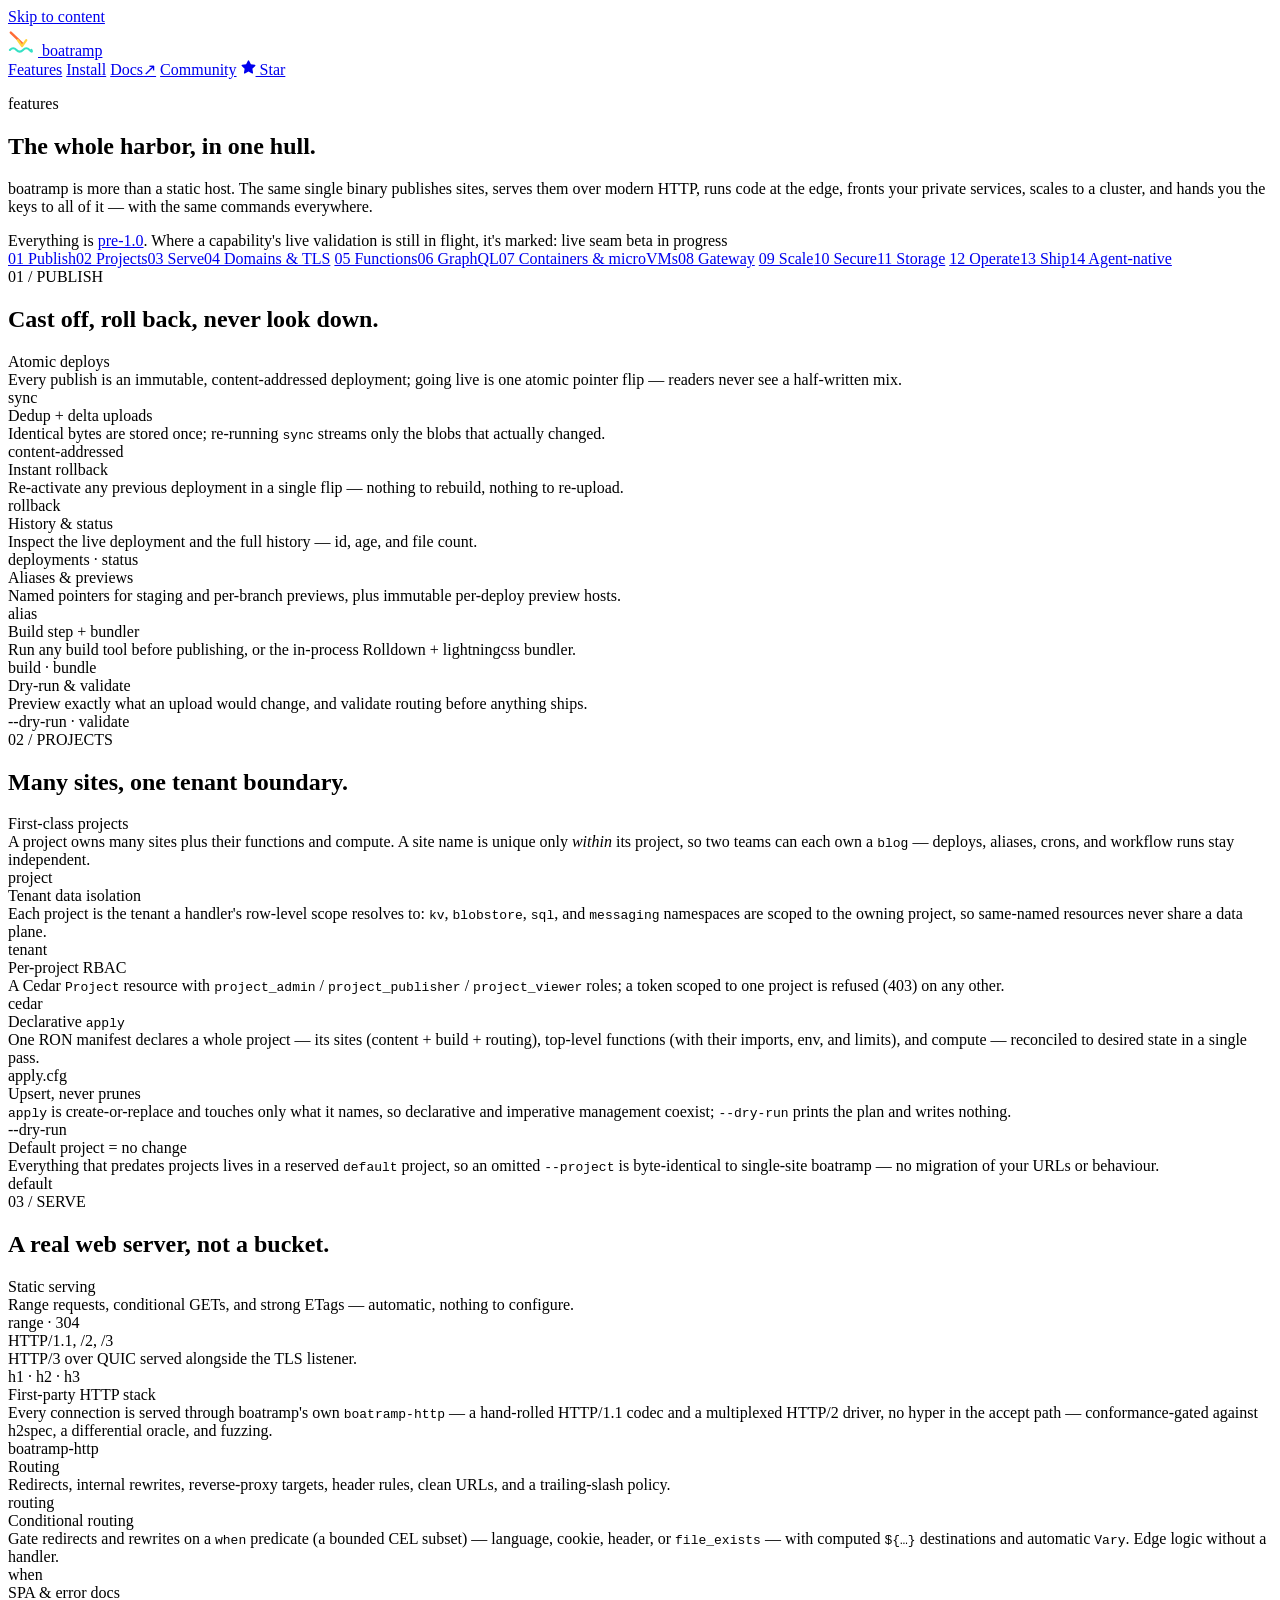
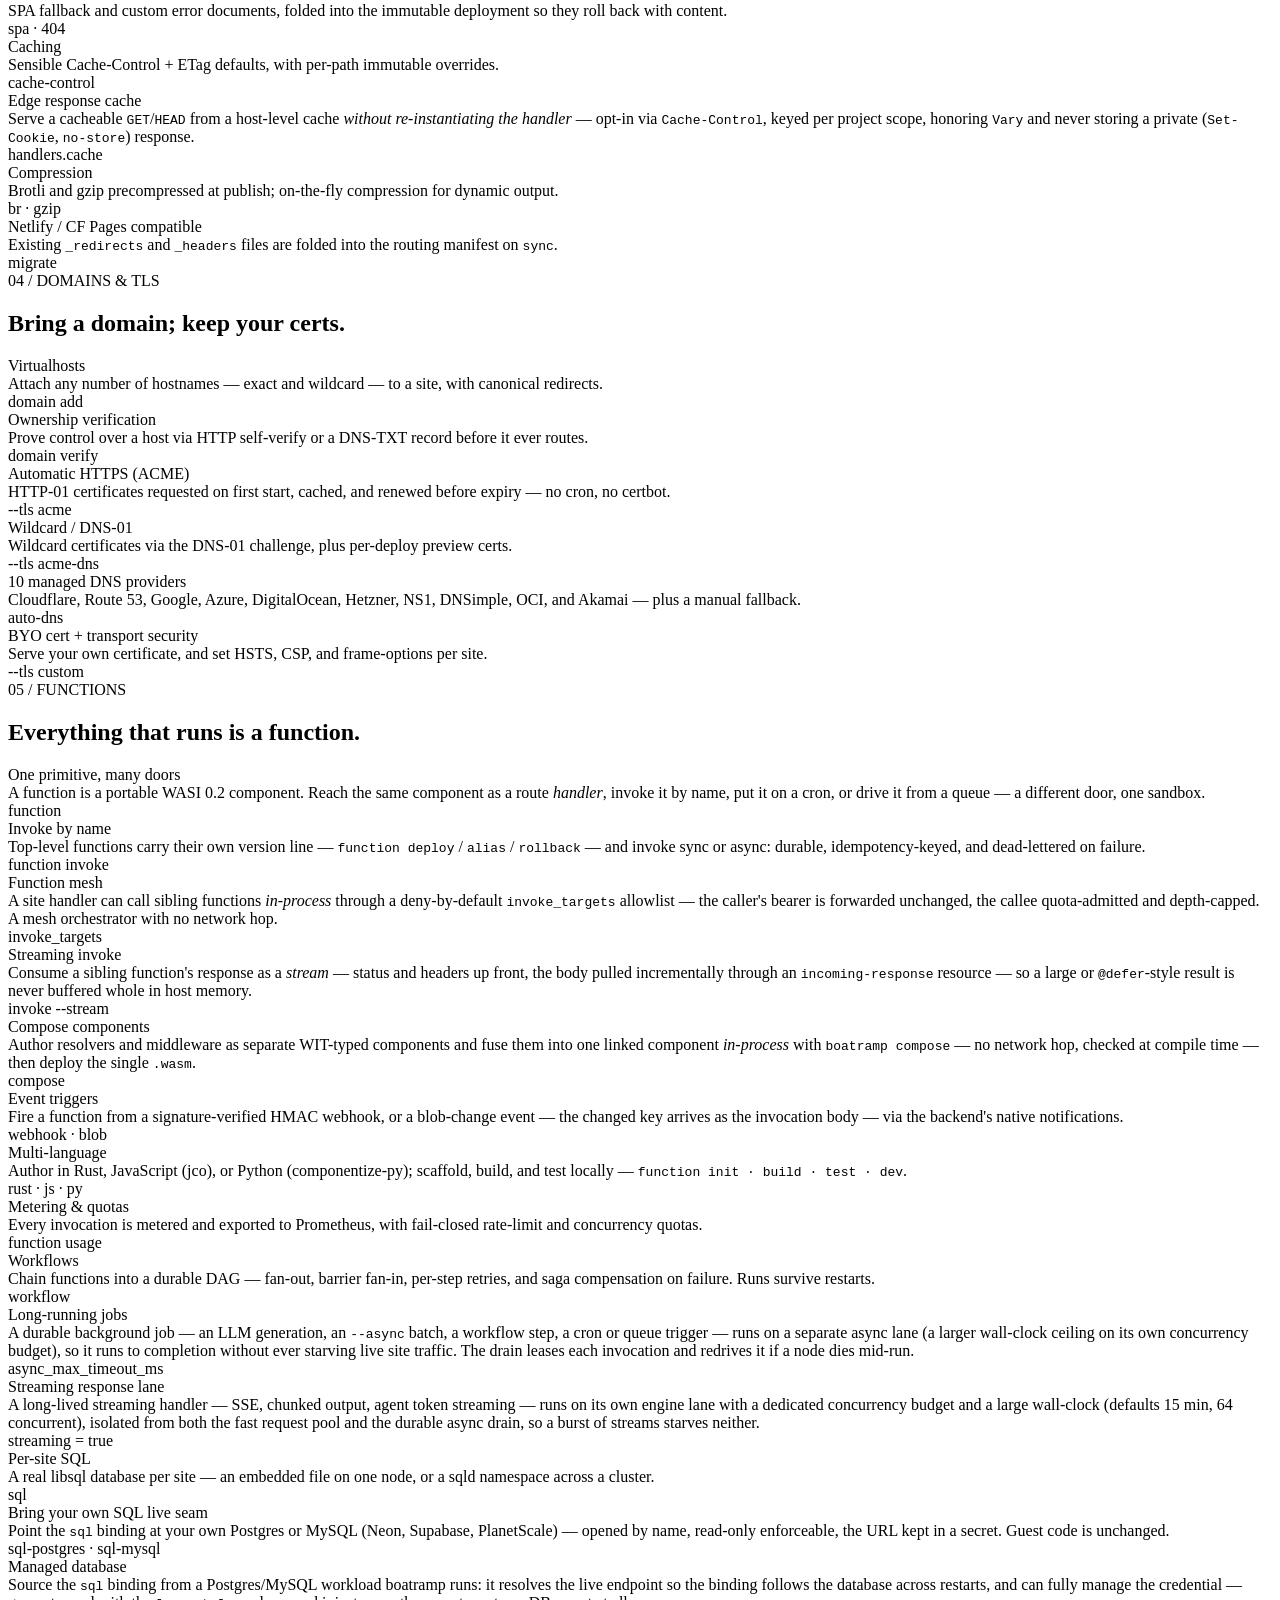
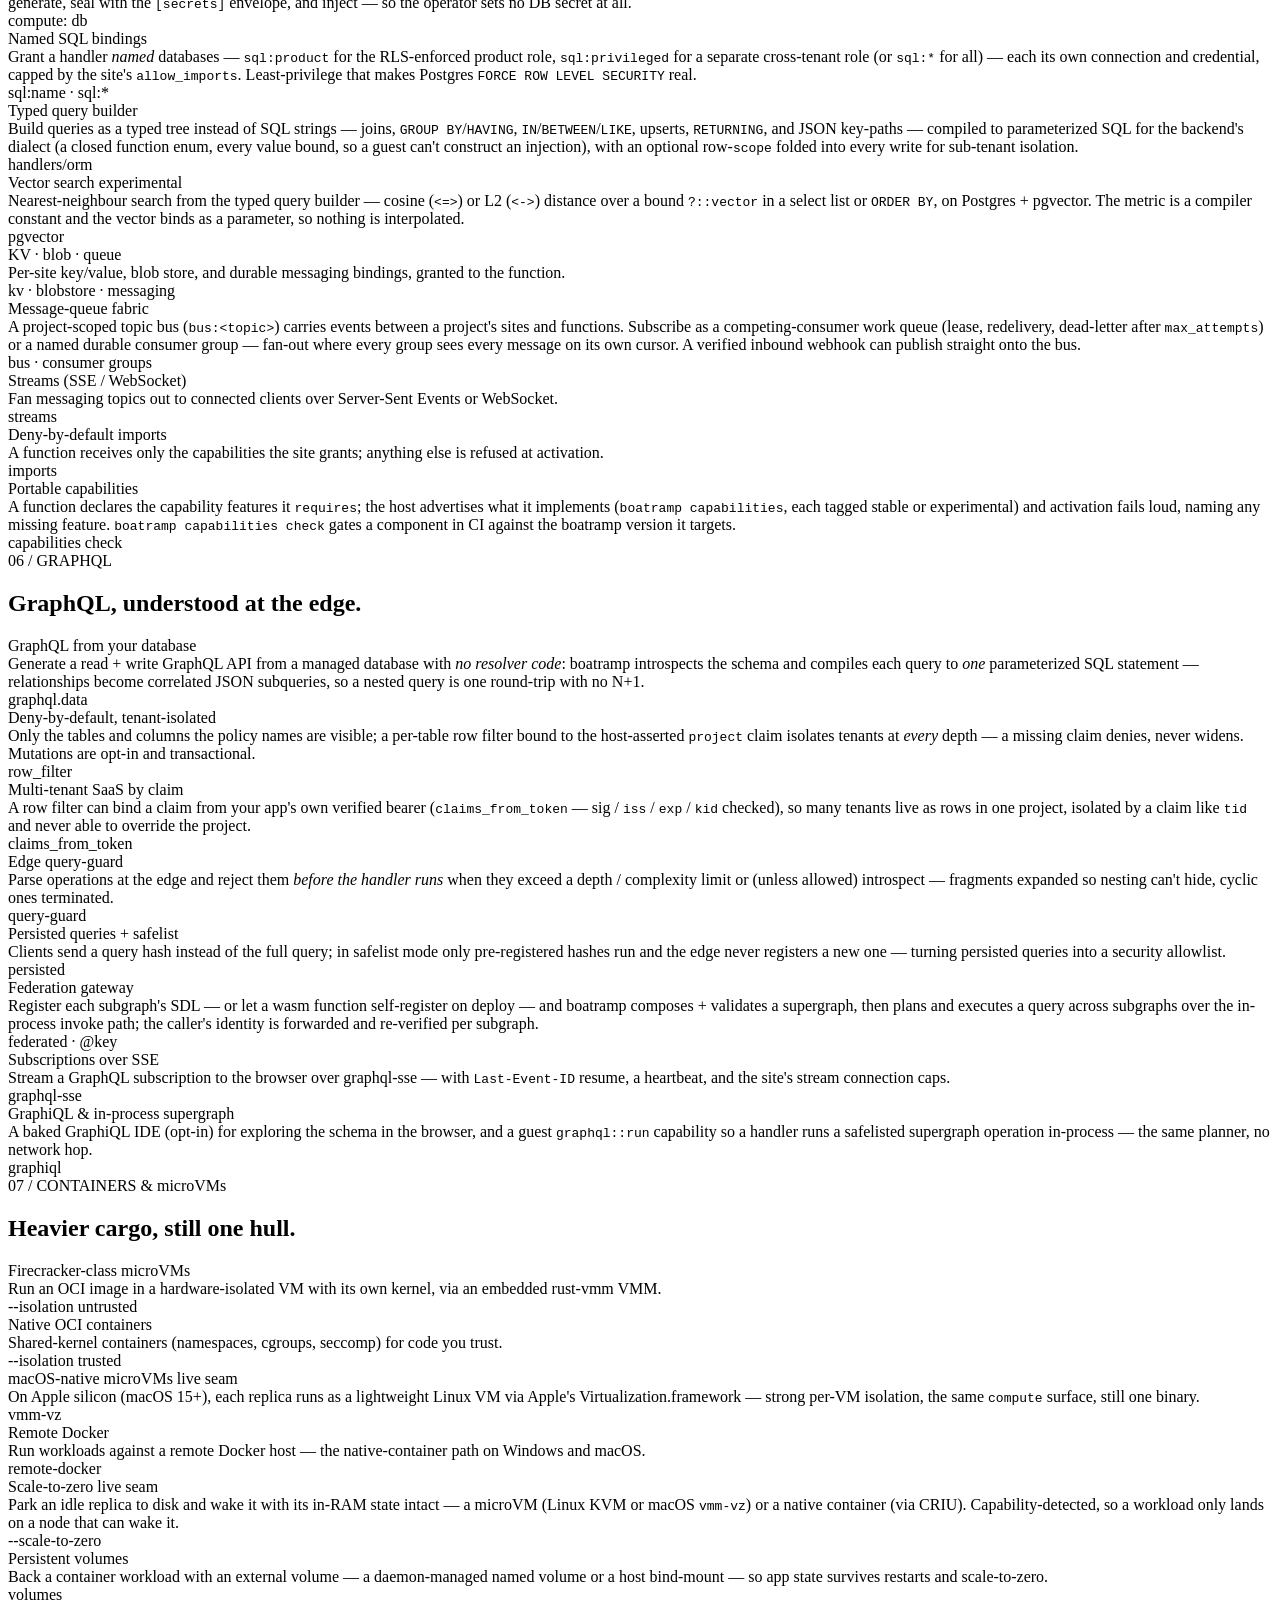
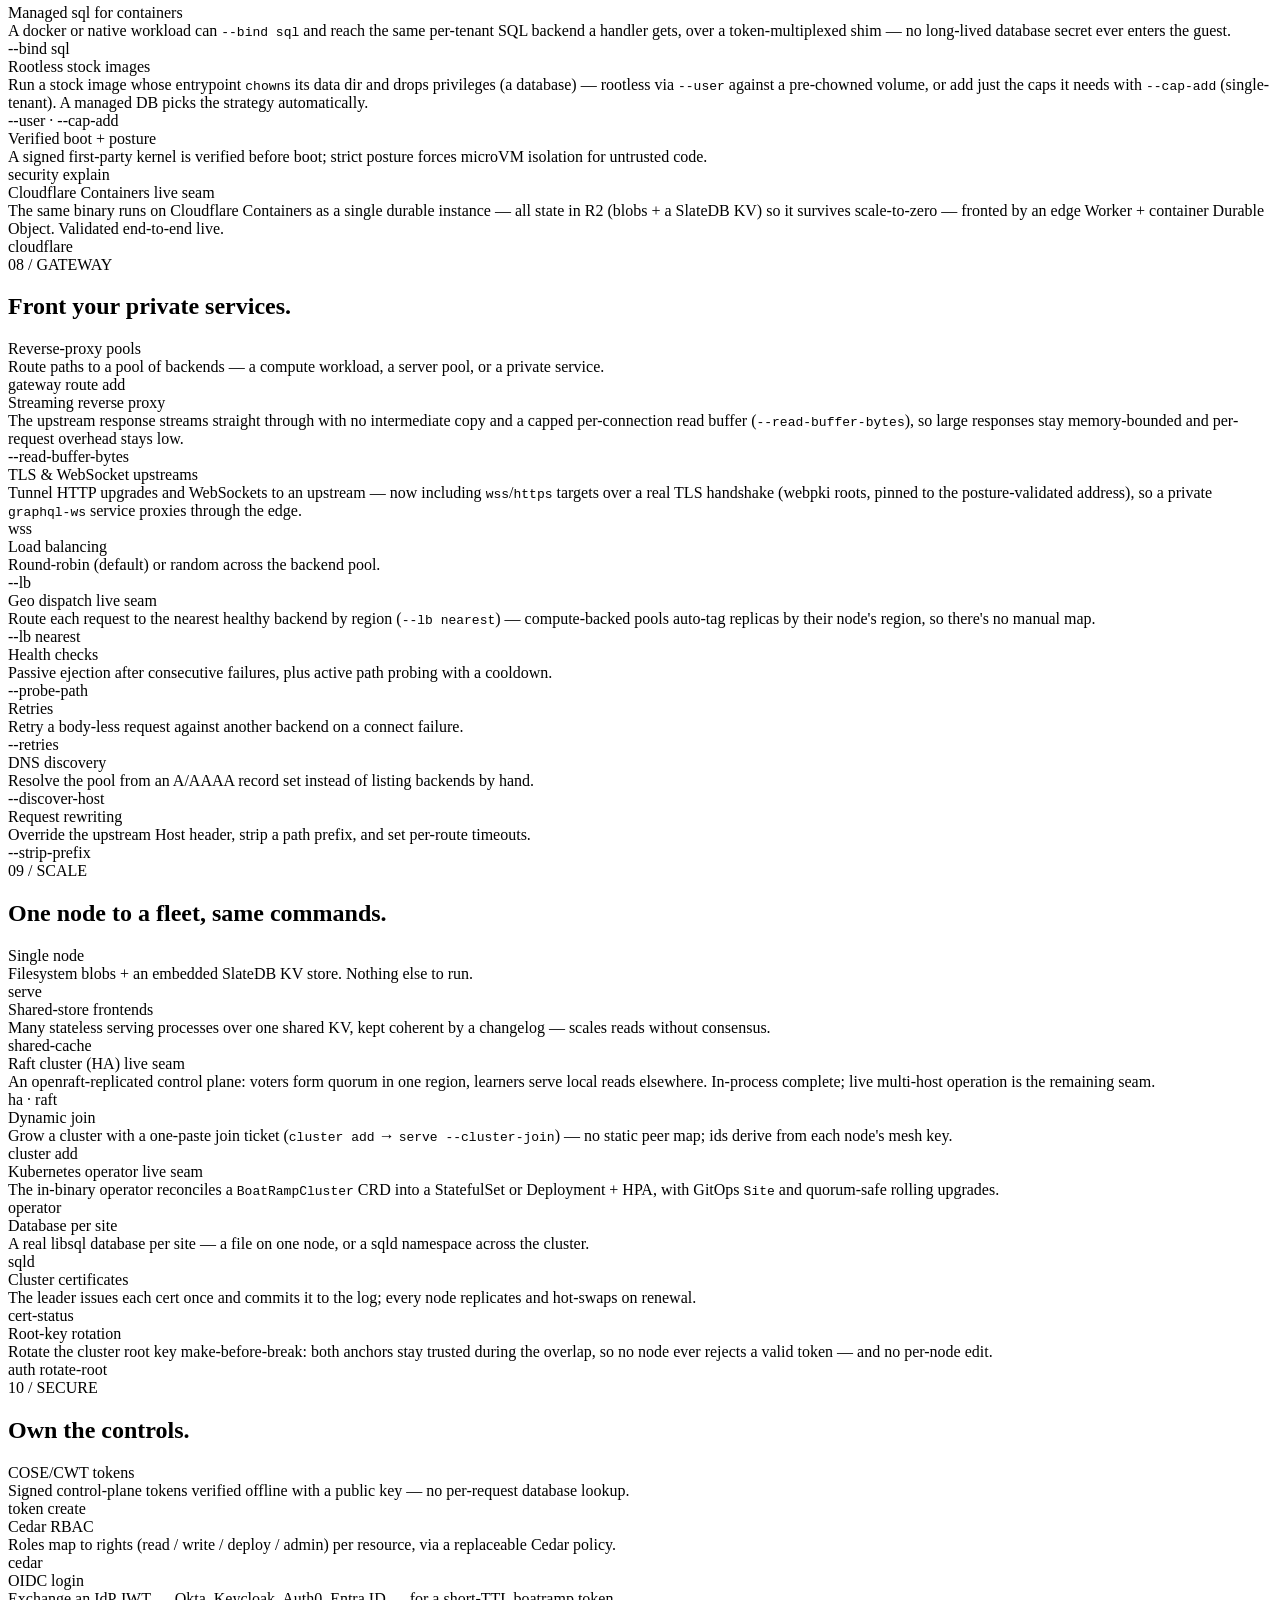
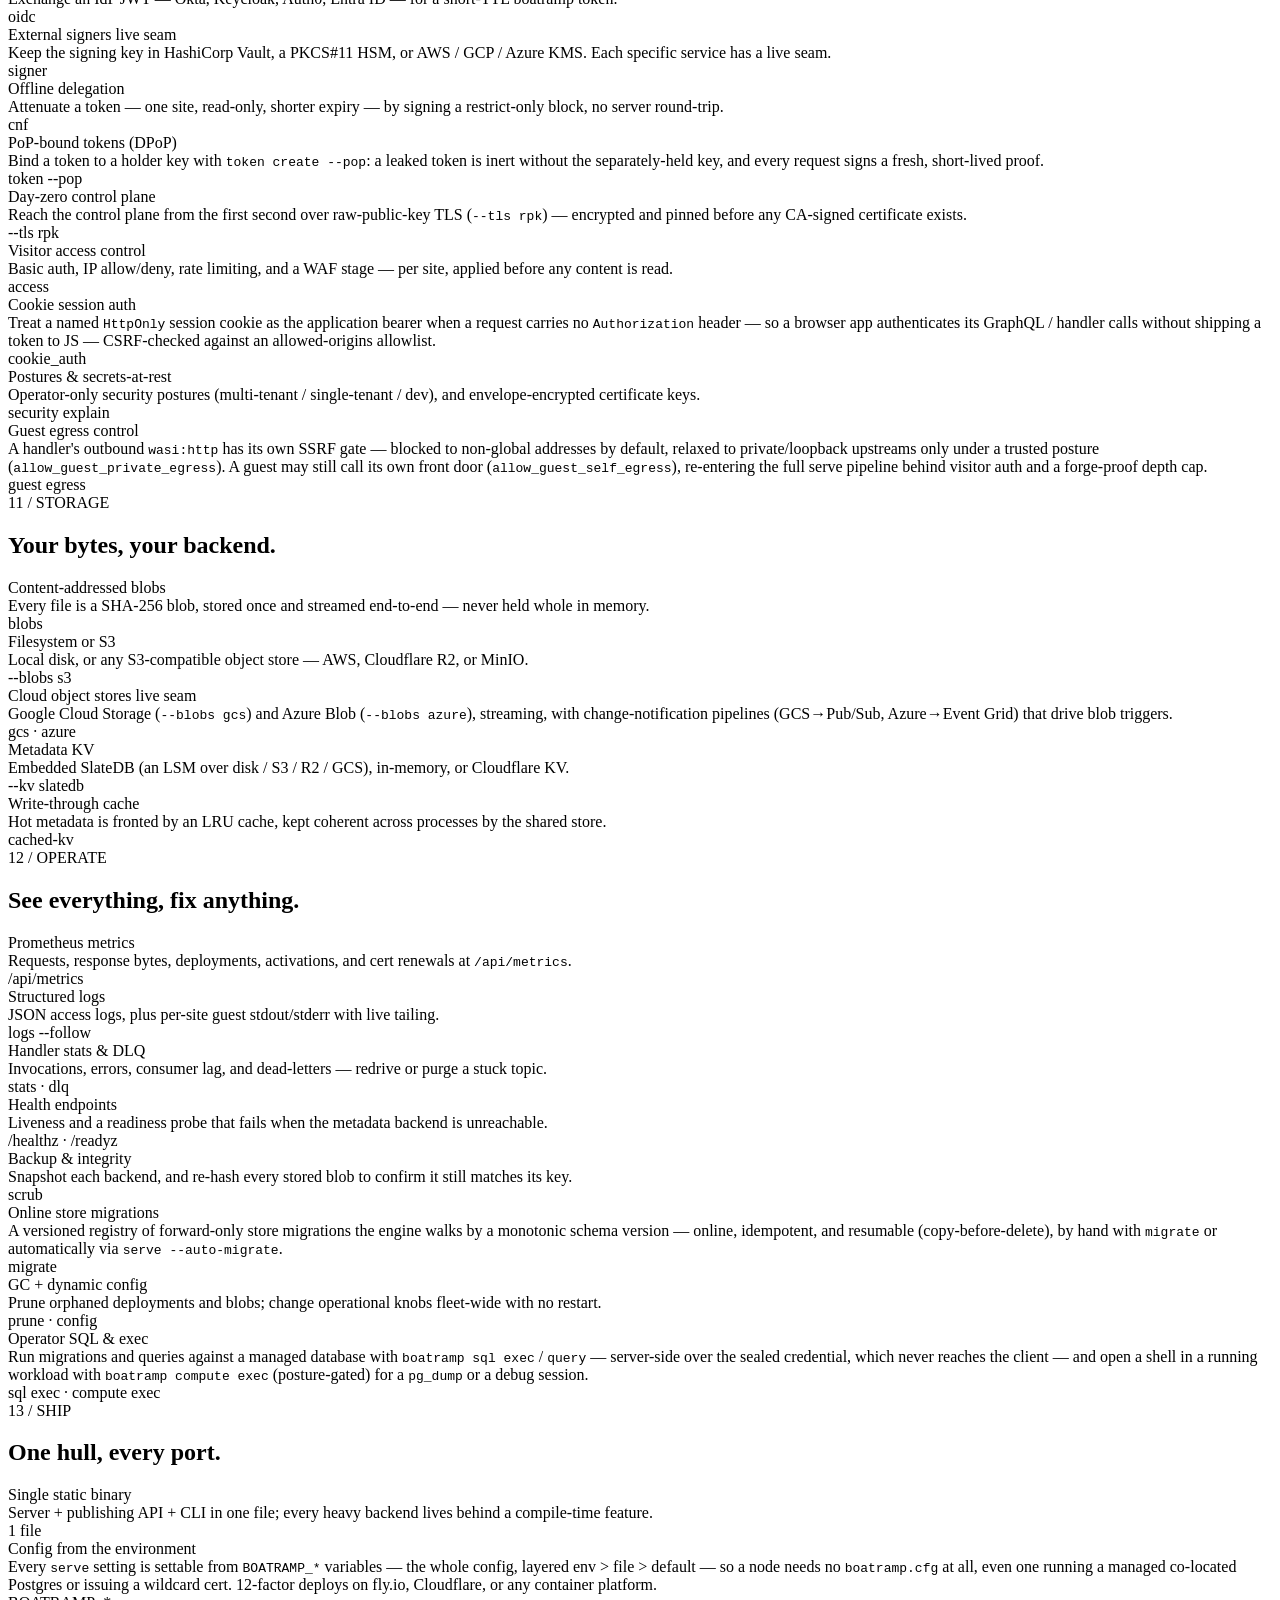
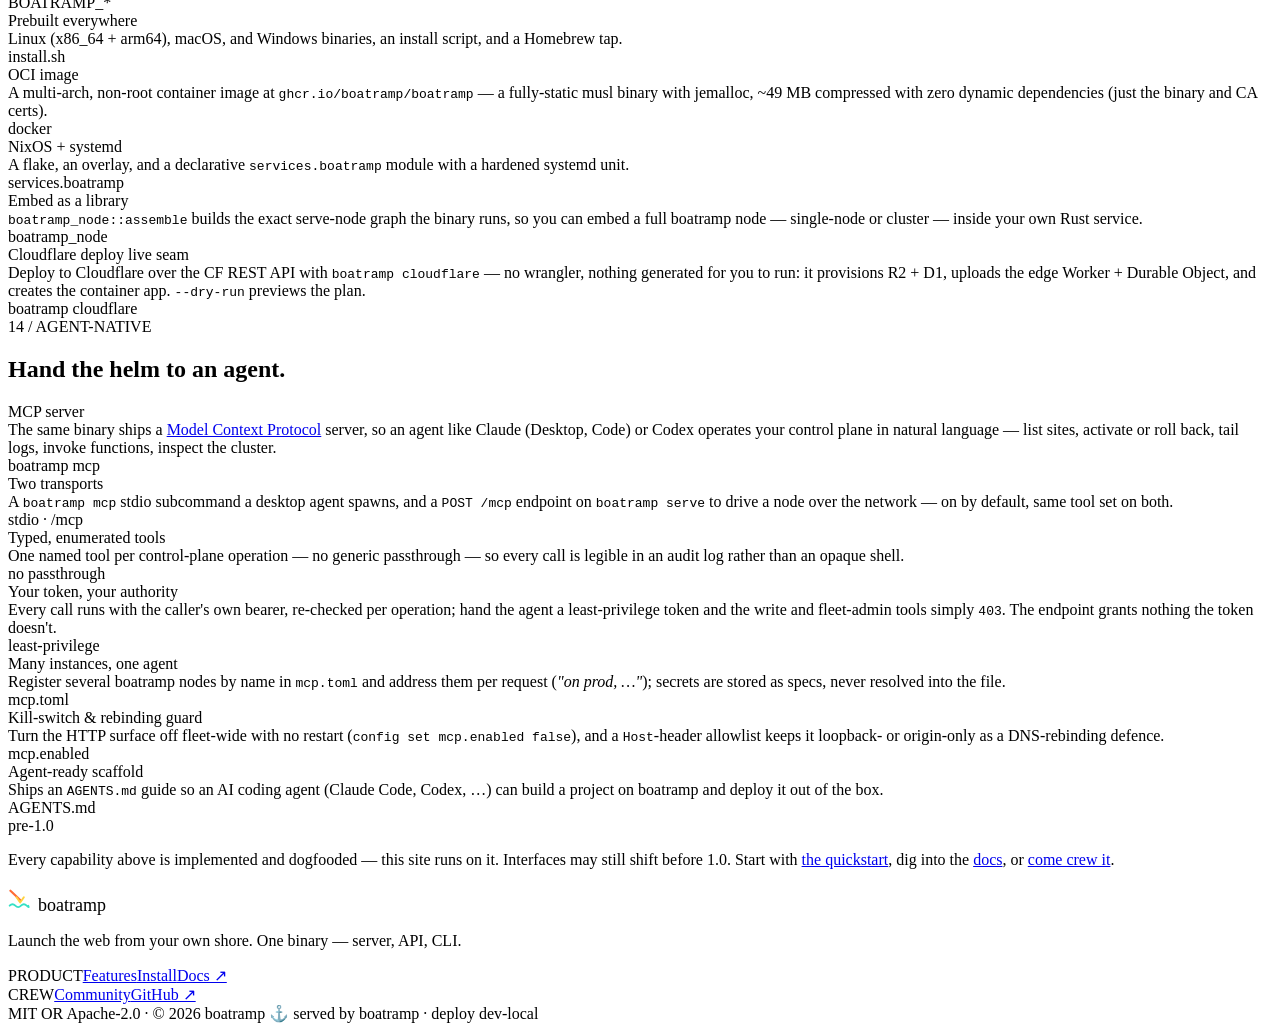
==== commit 6ec77caa: "Sync boatramp 0.3.9: config from the environment (12-factor), operator SQL & exec" ====
--- a/site/features.html
+++ b/site/features.html
@@ -255,6 +255,7 @@
         <div class="feat__row"><div class="feat__cell feat__name">Backup &amp; integrity</div><div class="feat__cell feat__desc">Snapshot each backend, and re-hash every stored blob to confirm it still matches its key.</div><div class="feat__cell feat__tag">scrub</div></div>
         <div class="feat__row"><div class="feat__cell feat__name">Online store migrations</div><div class="feat__cell feat__desc">A versioned registry of forward-only store migrations the engine walks by a monotonic schema version — online, idempotent, and resumable (copy-before-delete), by hand with <code>migrate</code> or automatically via <code>serve --auto-migrate</code>.</div><div class="feat__cell feat__tag">migrate</div></div>
         <div class="feat__row"><div class="feat__cell feat__name">GC + dynamic config</div><div class="feat__cell feat__desc">Prune orphaned deployments and blobs; change operational knobs fleet-wide with no restart.</div><div class="feat__cell feat__tag">prune · config</div></div>
+        <div class="feat__row"><div class="feat__cell feat__name">Operator SQL &amp; exec</div><div class="feat__cell feat__desc">Run migrations and queries against a managed database with <code>boatramp sql exec</code> / <code>query</code> — server-side over the sealed credential, which never reaches the client — and open a shell in a running workload with <code>boatramp compute exec</code> (posture-gated) for a <code>pg_dump</code> or a debug session.</div><div class="feat__cell feat__tag">sql exec · compute exec</div></div>
       </div></div>
     </section>
 
@@ -263,6 +264,7 @@
       <div class="module__head"><span class="eyebrow-mono">13 / SHIP</span><h2>One hull, every port.</h2></div>
       <div class="feat-wrap"><div class="feat">
         <div class="feat__row"><div class="feat__cell feat__name">Single static binary</div><div class="feat__cell feat__desc">Server + publishing API + CLI in one file; every heavy backend lives behind a compile-time feature.</div><div class="feat__cell feat__tag">1 file</div></div>
+        <div class="feat__row"><div class="feat__cell feat__name">Config from the environment</div><div class="feat__cell feat__desc">Every <code>serve</code> setting is settable from <code>BOATRAMP_*</code> variables — the whole config, layered env&nbsp;&gt;&nbsp;file&nbsp;&gt;&nbsp;default — so a node needs no <code>boatramp.cfg</code> at all, even one running a managed co-located Postgres or issuing a wildcard cert. 12-factor deploys on fly.io, Cloudflare, or any container platform.</div><div class="feat__cell feat__tag">BOATRAMP_*</div></div>
         <div class="feat__row"><div class="feat__cell feat__name">Prebuilt everywhere</div><div class="feat__cell feat__desc">Linux (x86_64 + arm64), macOS, and Windows binaries, an install script, and a Homebrew tap.</div><div class="feat__cell feat__tag">install.sh</div></div>
         <div class="feat__row"><div class="feat__cell feat__name">OCI image</div><div class="feat__cell feat__desc">A multi-arch, non-root container image at <code>ghcr.io/boatramp/boatramp</code> — a fully-static musl binary with jemalloc, ~49 MB compressed with zero dynamic dependencies (just the binary and CA certs).</div><div class="feat__cell feat__tag">docker</div></div>
         <div class="feat__row"><div class="feat__cell feat__name">NixOS + systemd</div><div class="feat__cell feat__desc">A flake, an overlay, and a declarative <code>services.boatramp</code> module with a hardened systemd unit.</div><div class="feat__cell feat__tag">services.boatramp</div></div>
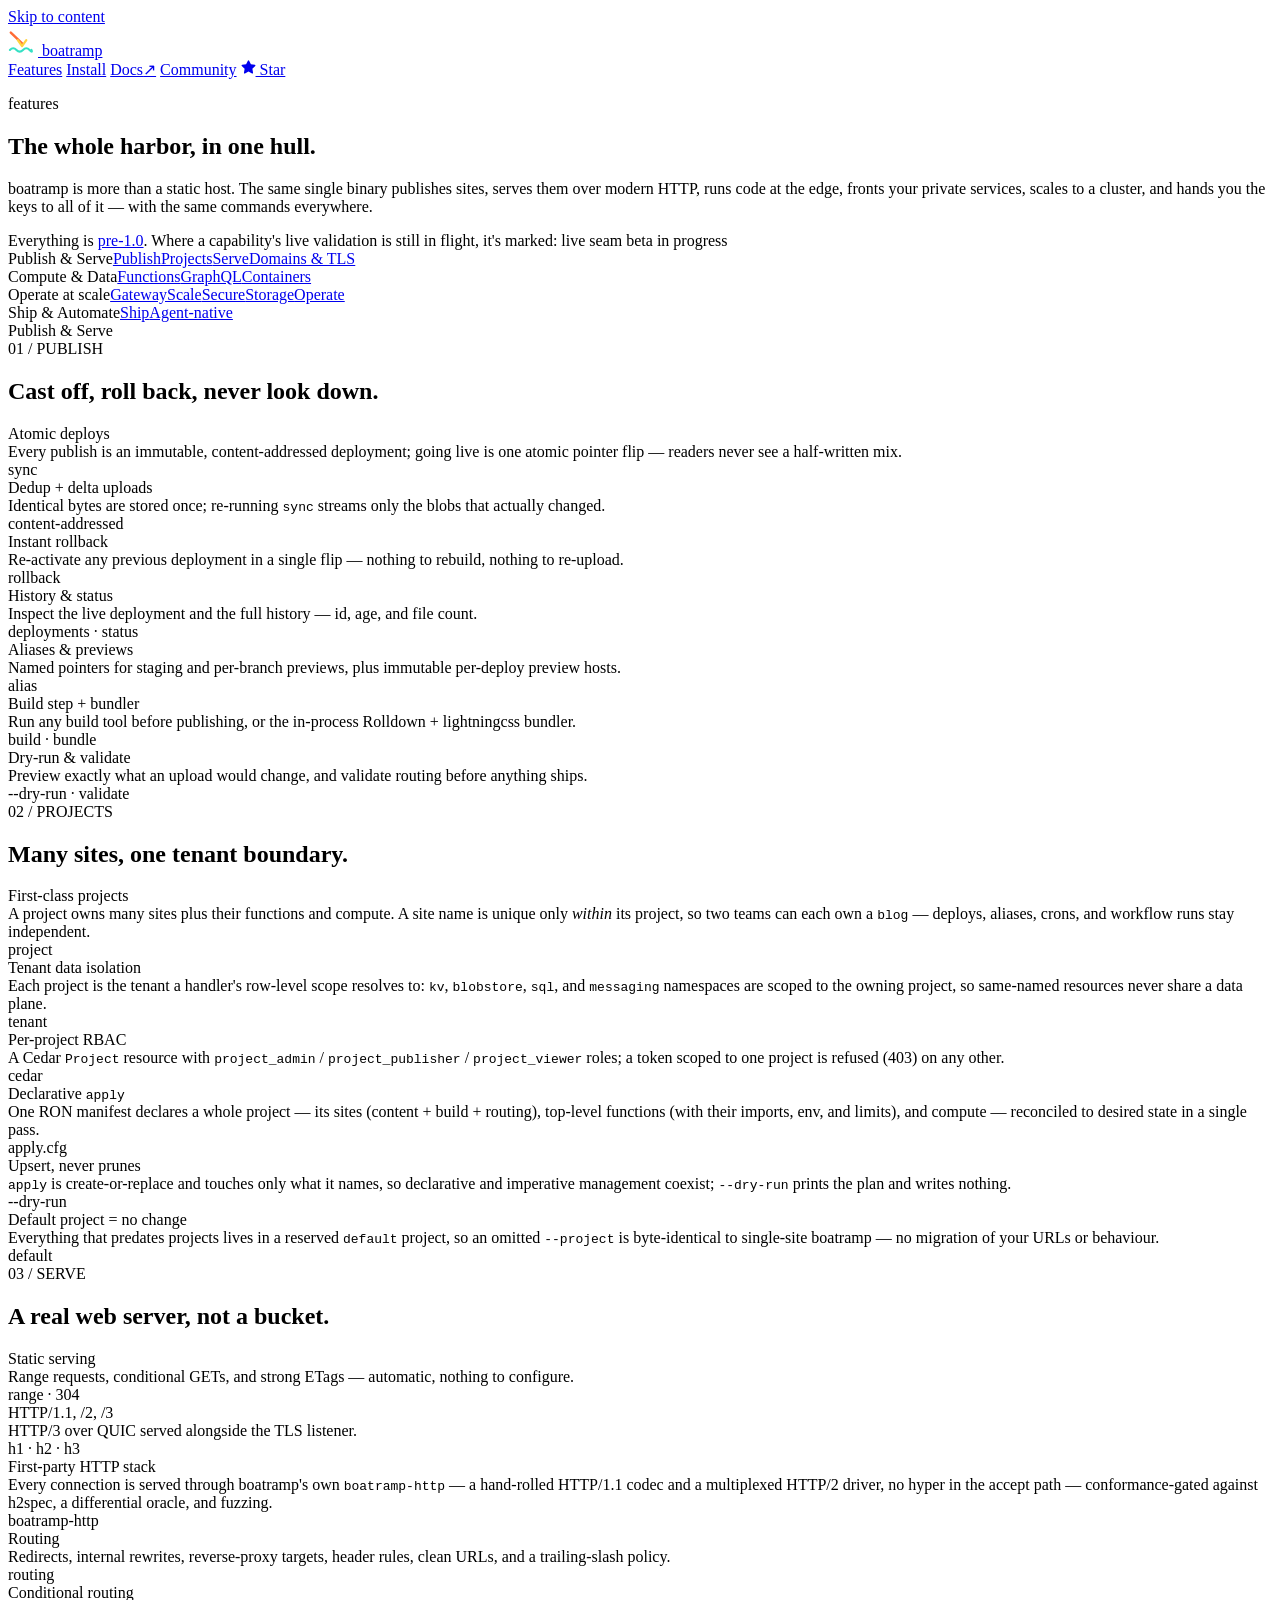
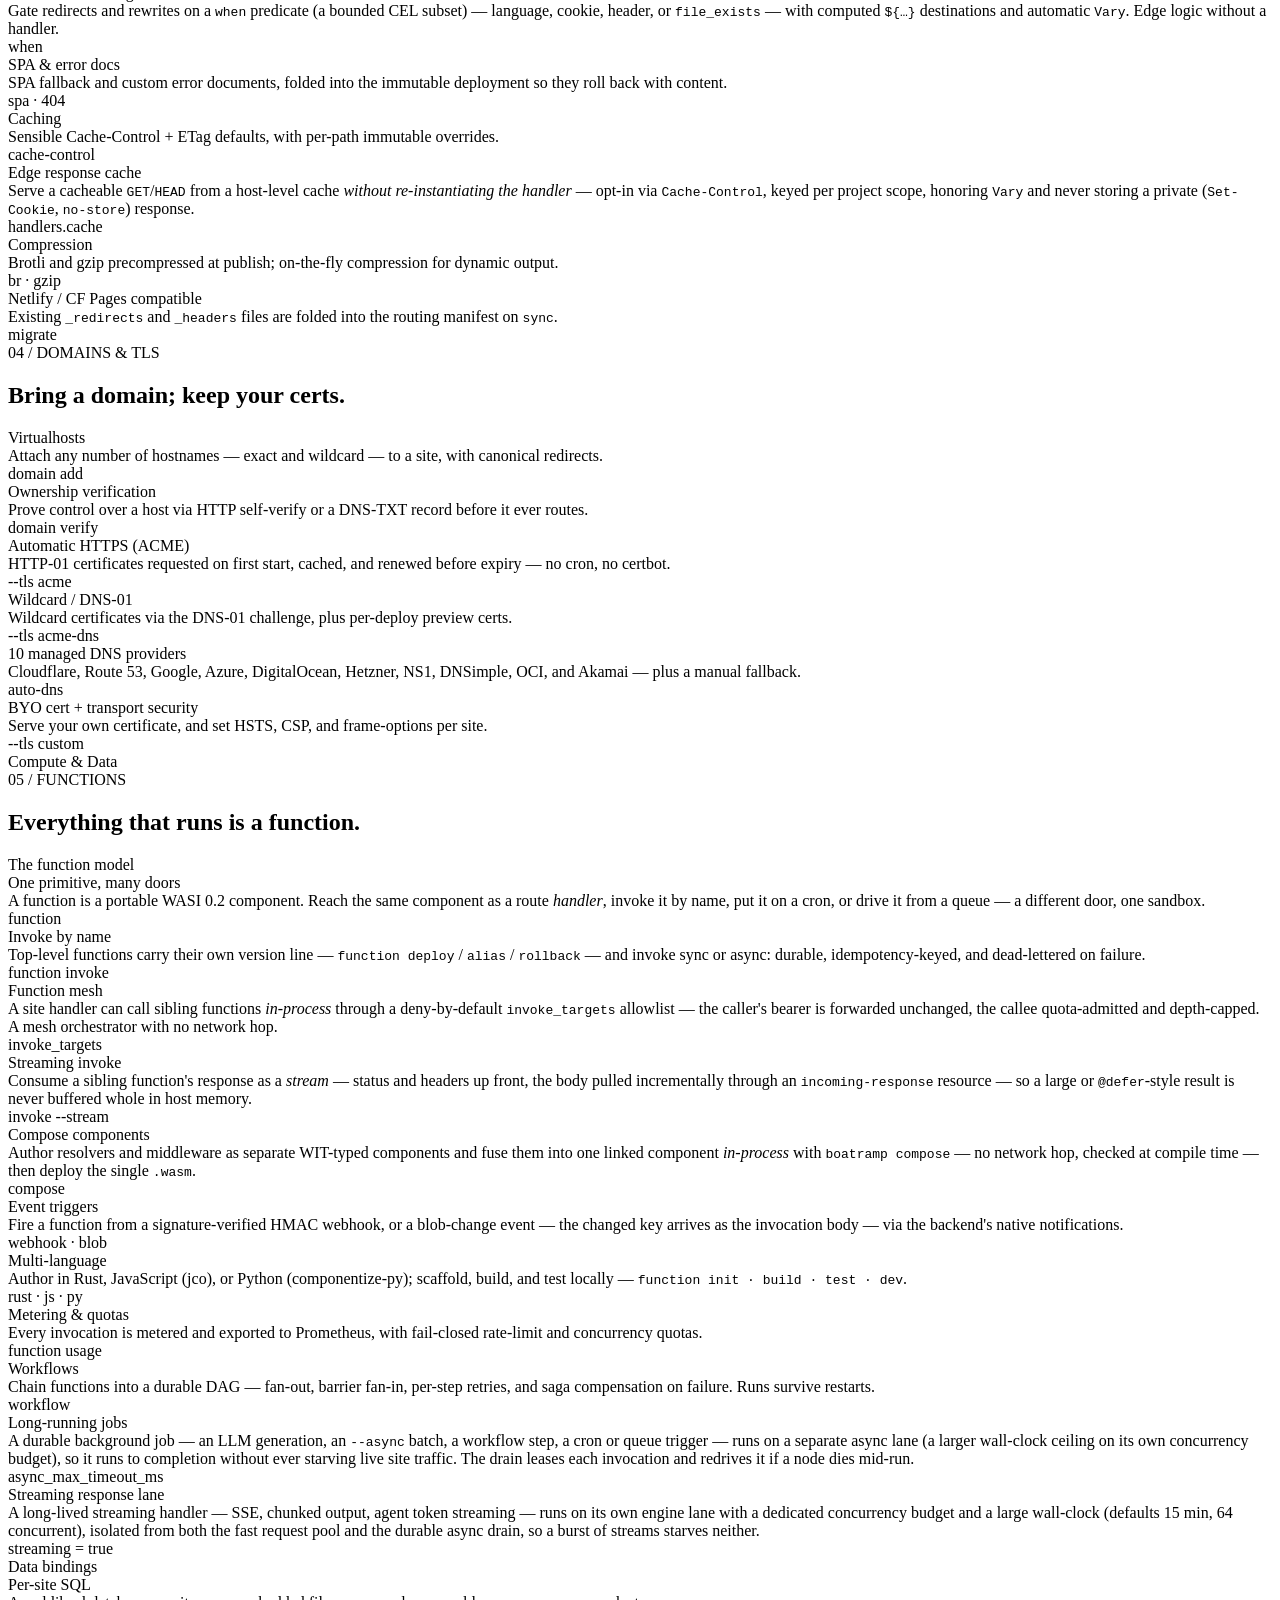
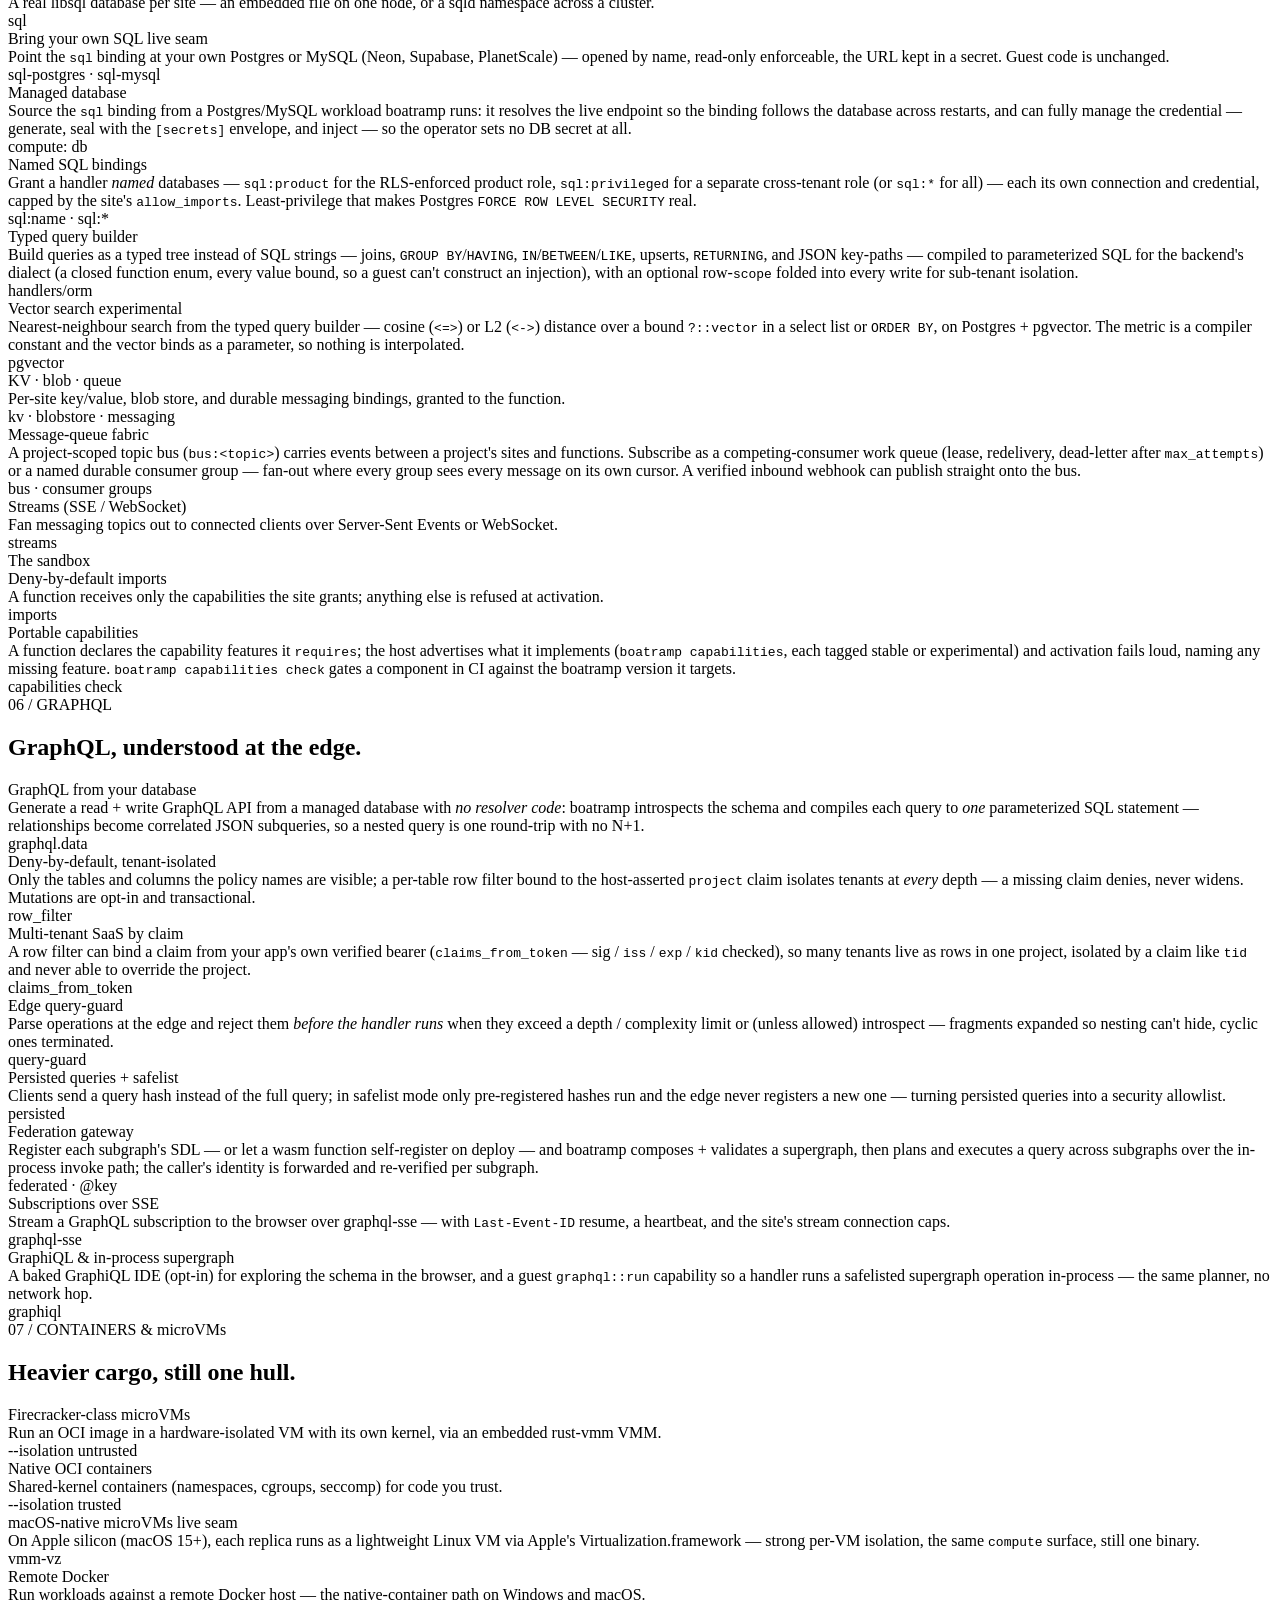
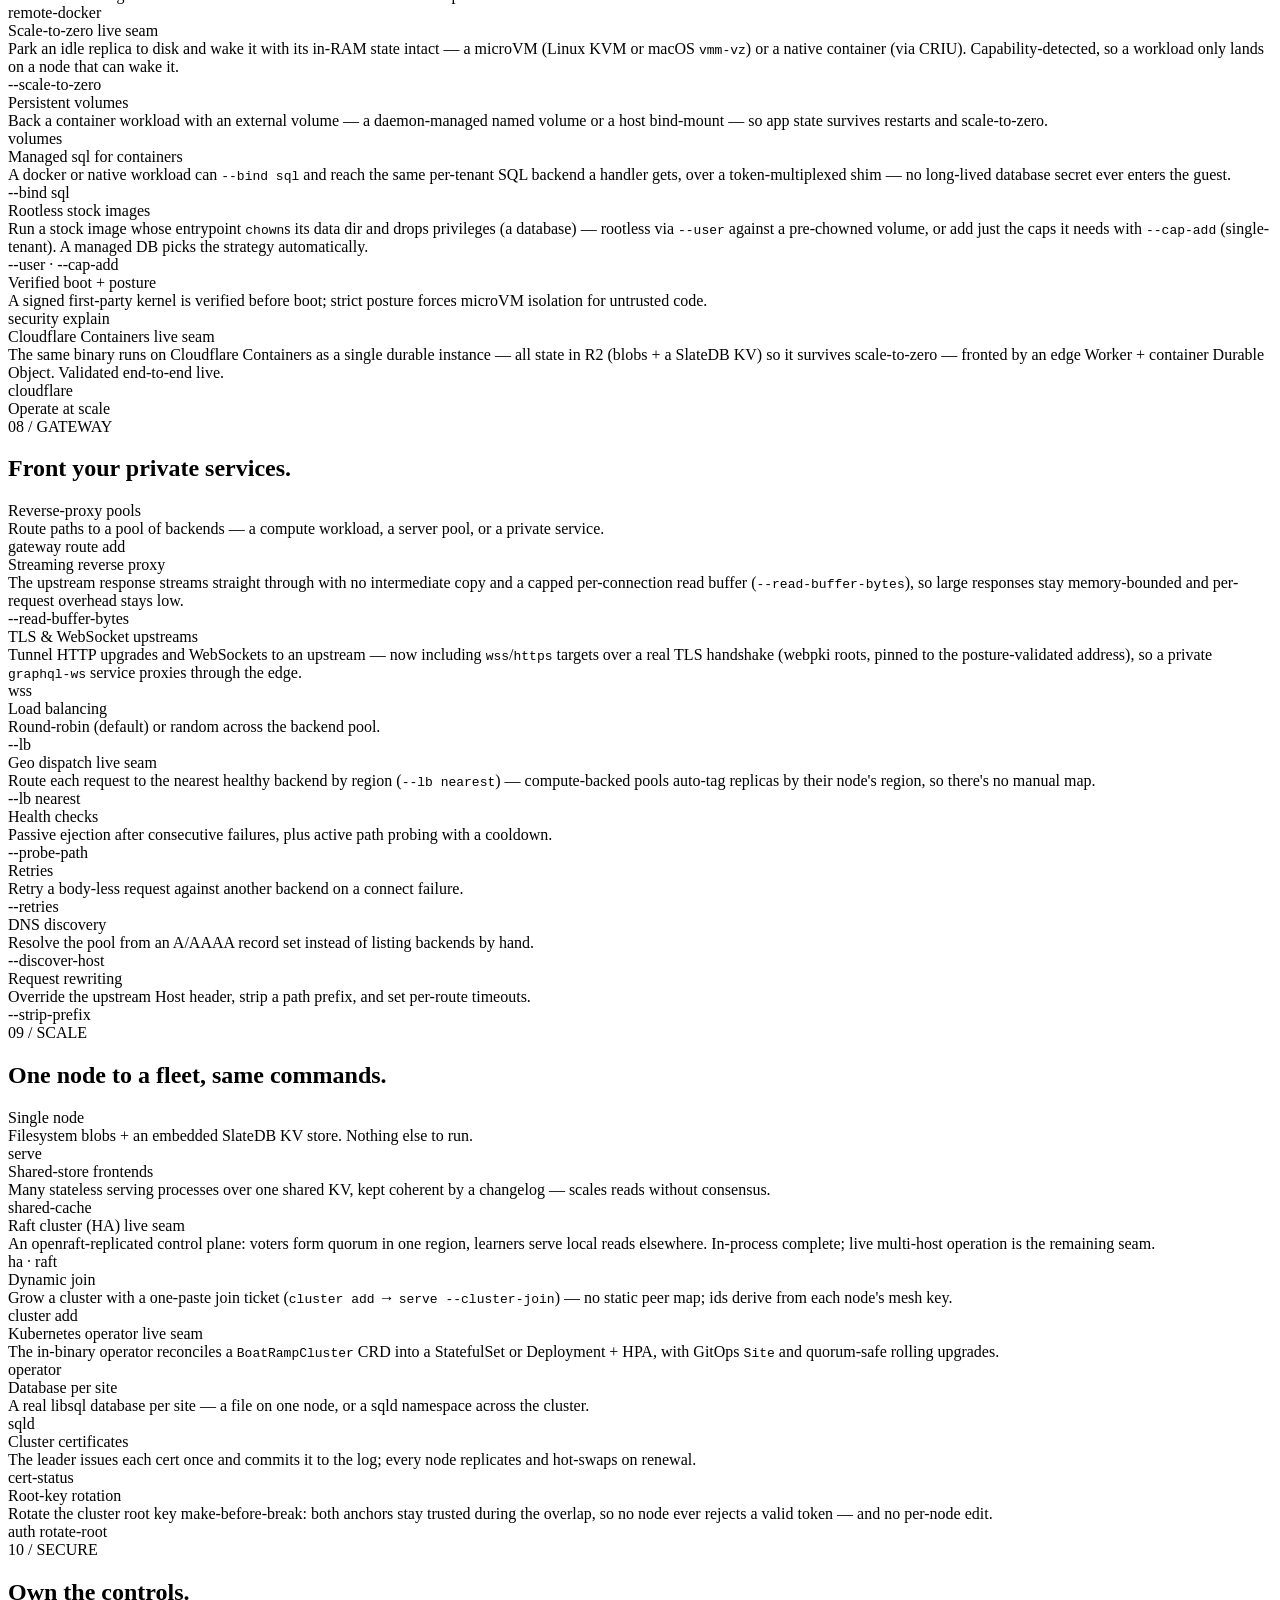
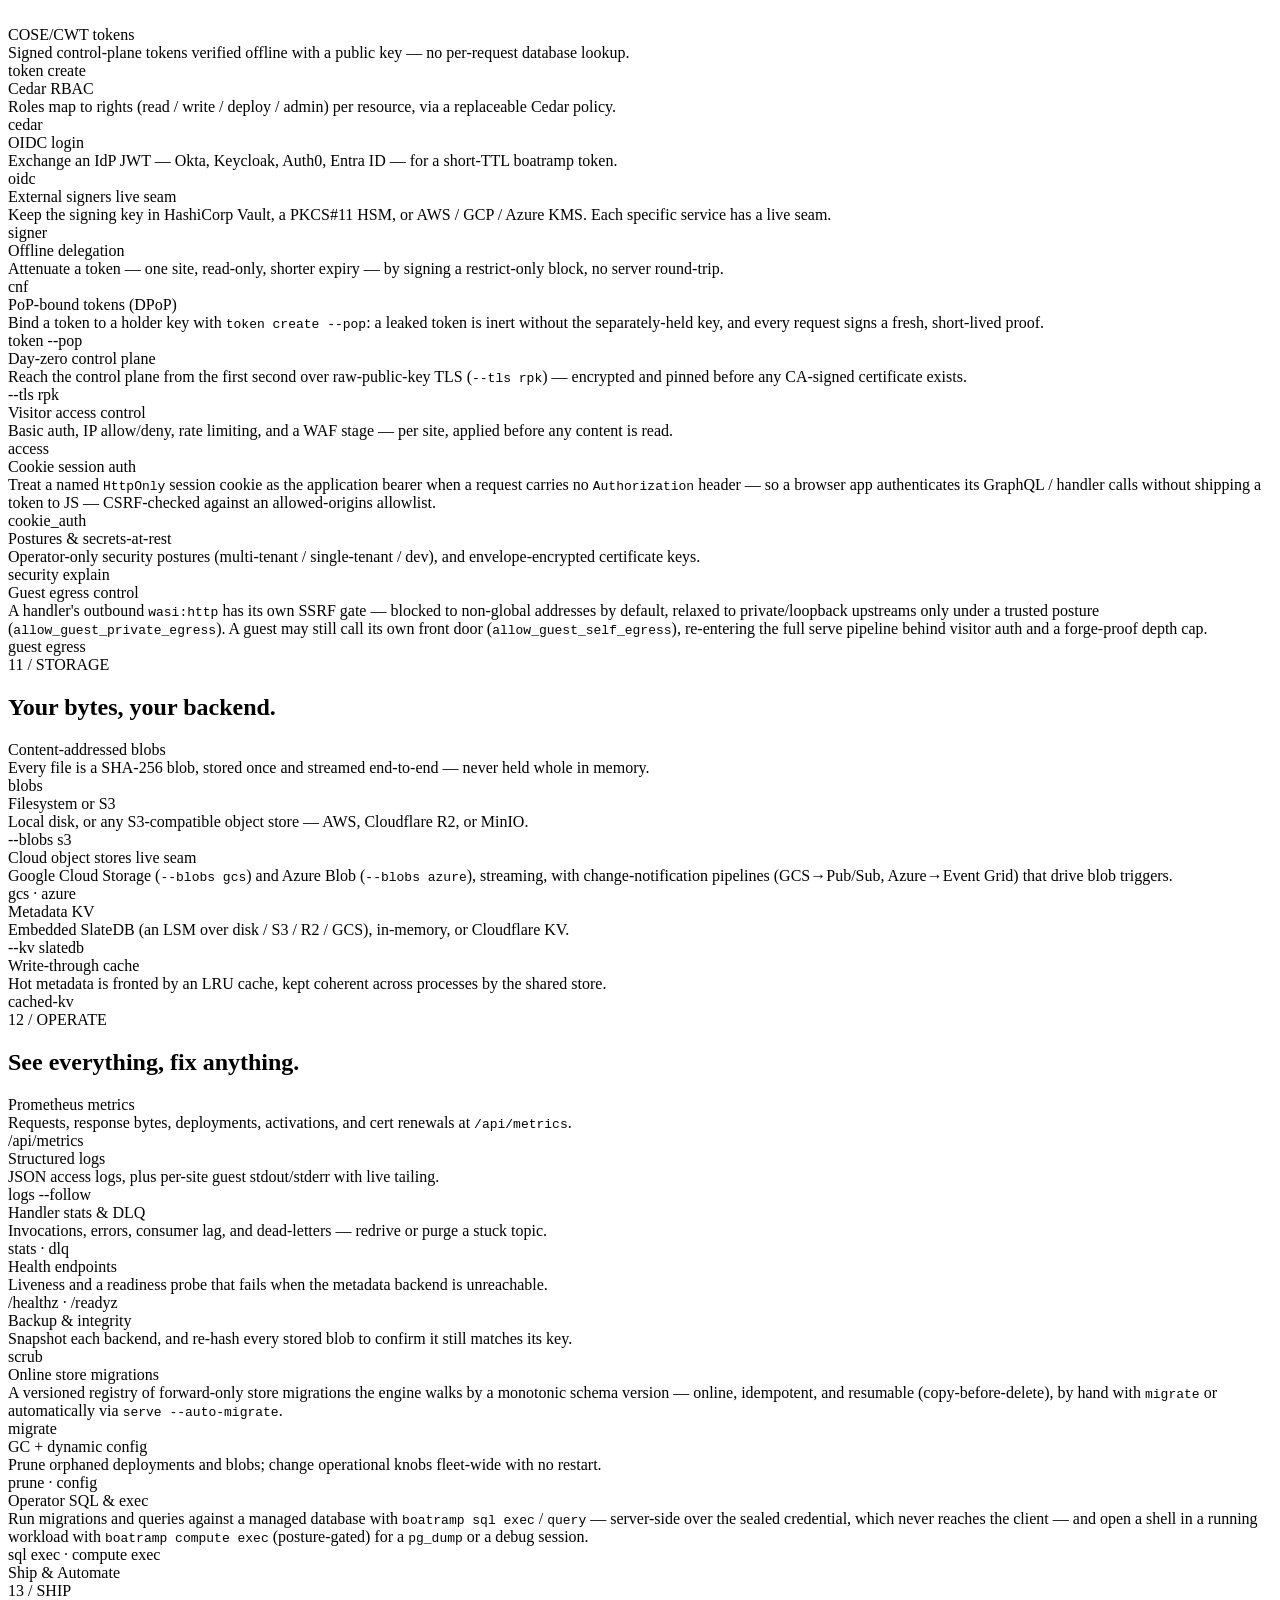
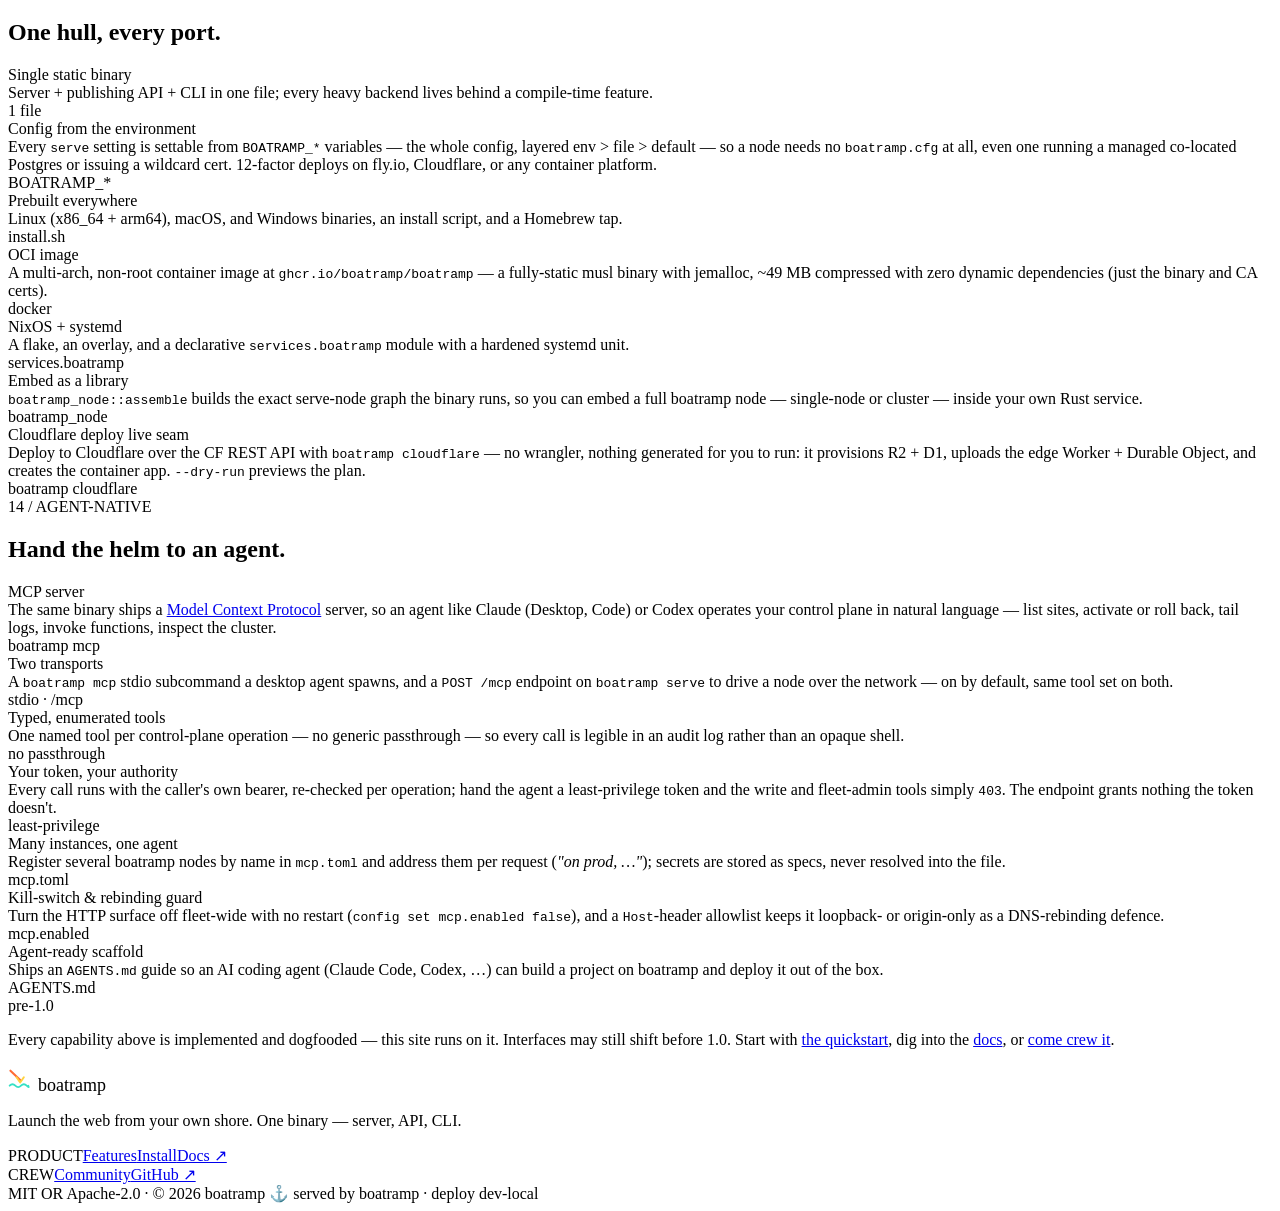
==== commit 3534d2b1: "Renovate site: platform-first hero + message; tiered homepage with a Functions pillar band; features" ====
--- a/site/features.html
+++ b/site/features.html
@@ -57,13 +57,18 @@
         <span class="chip chip--beta">beta</span>
         <span class="chip chip--wip">in progress</span>
       </div>
-      <nav class="feat-toc" aria-label="Feature groups">
-        <a href="#publish">01 Publish</a><a href="#projects">02 Projects</a><a href="#serve">03 Serve</a><a href="#tls">04 Domains &amp; TLS</a>
-        <a href="#compute">05 Functions</a><a href="#graphql">06 GraphQL</a><a href="#containers">07 Containers &amp; microVMs</a><a href="#gateway">08 Gateway</a>
-        <a href="#scale">09 Scale</a><a href="#secure">10 Secure</a><a href="#storage">11 Storage</a>
-        <a href="#operate">12 Operate</a><a href="#ship">13 Ship</a><a href="#agent">14 Agent-native</a>
+    </section>
+
+    <div class="feat-toc-bar" data-feat-toc-bar>
+      <nav class="feat-toc wrap" aria-label="Feature groups" data-feat-toc>
+        <div class="feat-toc__fam"><span class="feat-toc__label mono">Publish &amp; Serve</span><a href="#publish">Publish</a><a href="#projects">Projects</a><a href="#serve">Serve</a><a href="#tls">Domains &amp; TLS</a></div>
+        <div class="feat-toc__fam"><span class="feat-toc__label mono">Compute &amp; Data</span><a href="#compute">Functions</a><a href="#graphql">GraphQL</a><a href="#containers">Containers</a></div>
+        <div class="feat-toc__fam"><span class="feat-toc__label mono">Operate at scale</span><a href="#gateway">Gateway</a><a href="#scale">Scale</a><a href="#secure">Secure</a><a href="#storage">Storage</a><a href="#operate">Operate</a></div>
+        <div class="feat-toc__fam"><span class="feat-toc__label mono">Ship &amp; Automate</span><a href="#ship">Ship</a><a href="#agent">Agent-native</a></div>
       </nav>
-    </section>
+    </div>
+
+    <div class="feat-family wrap"><span class="feat-family__label mono">Publish &amp; Serve</span></div>
 
     <!-- 01 PUBLISH -->
     <section class="feat-group wrap" id="publish">
@@ -122,10 +127,13 @@
       </div></div>
     </section>
 
+    <div class="feat-family wrap"><span class="feat-family__label mono">Compute &amp; Data</span></div>
+
     <!-- 05 FUNCTIONS -->
     <section class="feat-group wrap" id="compute">
       <div class="module__head"><span class="eyebrow-mono">05 / FUNCTIONS</span><h2>Everything that runs is a function.</h2></div>
       <div class="feat-wrap"><div class="feat">
+        <div class="feat__subhead">The function model</div>
         <div class="feat__row"><div class="feat__cell feat__name">One primitive, many doors</div><div class="feat__cell feat__desc">A function is a portable WASI 0.2 component. Reach the same component as a route <em>handler</em>, invoke it by name, put it on a cron, or drive it from a queue — a different door, one sandbox.</div><div class="feat__cell feat__tag">function</div></div>
         <div class="feat__row"><div class="feat__cell feat__name">Invoke by name</div><div class="feat__cell feat__desc">Top-level functions carry their own version line — <code>function deploy</code> / <code>alias</code> / <code>rollback</code> — and invoke sync or async: durable, idempotency-keyed, and dead-lettered on failure.</div><div class="feat__cell feat__tag">function invoke</div></div>
         <div class="feat__row"><div class="feat__cell feat__name">Function mesh</div><div class="feat__cell feat__desc">A site handler can call sibling functions <em>in-process</em> through a deny-by-default <code>invoke_targets</code> allowlist — the caller's bearer is forwarded unchanged, the callee quota-admitted and depth-capped. A mesh orchestrator with no network hop.</div><div class="feat__cell feat__tag">invoke_targets</div></div>
@@ -137,6 +145,7 @@
         <div class="feat__row"><div class="feat__cell feat__name">Workflows</div><div class="feat__cell feat__desc">Chain functions into a durable DAG — fan-out, barrier fan-in, per-step retries, and saga compensation on failure. Runs survive restarts.</div><div class="feat__cell feat__tag">workflow</div></div>
         <div class="feat__row"><div class="feat__cell feat__name">Long-running jobs</div><div class="feat__cell feat__desc">A durable background job — an LLM generation, an <code>--async</code> batch, a workflow step, a cron or queue trigger — runs on a separate async lane (a larger wall-clock ceiling on its own concurrency budget), so it runs to completion without ever starving live site traffic. The drain leases each invocation and redrives it if a node dies mid-run.</div><div class="feat__cell feat__tag">async_max_timeout_ms</div></div>
         <div class="feat__row"><div class="feat__cell feat__name">Streaming response lane</div><div class="feat__cell feat__desc">A long-lived streaming handler — SSE, chunked output, agent token streaming — runs on its own engine lane with a dedicated concurrency budget and a large wall-clock (defaults 15&nbsp;min, 64 concurrent), isolated from both the fast request pool and the durable async drain, so a burst of streams starves neither.</div><div class="feat__cell feat__tag">streaming = true</div></div>
+        <div class="feat__subhead">Data bindings</div>
         <div class="feat__row"><div class="feat__cell feat__name">Per-site SQL</div><div class="feat__cell feat__desc">A real libsql database per site — an embedded file on one node, or a sqld namespace across a cluster.</div><div class="feat__cell feat__tag">sql</div></div>
         <div class="feat__row"><div class="feat__cell feat__name">Bring your own SQL <span class="chip chip--seam">live seam</span></div><div class="feat__cell feat__desc">Point the <code>sql</code> binding at your own Postgres or MySQL (Neon, Supabase, PlanetScale) — opened by name, read-only enforceable, the URL kept in a secret. Guest code is unchanged.</div><div class="feat__cell feat__tag">sql-postgres · sql-mysql</div></div>
         <div class="feat__row"><div class="feat__cell feat__name">Managed database</div><div class="feat__cell feat__desc">Source the <code>sql</code> binding from a Postgres/MySQL workload boatramp runs: it resolves the live endpoint so the binding follows the database across restarts, and can fully manage the credential — generate, seal with the <code>[secrets]</code> envelope, and inject — so the operator sets no DB secret at all.</div><div class="feat__cell feat__tag">compute: db</div></div>
@@ -146,6 +155,7 @@
         <div class="feat__row"><div class="feat__cell feat__name">KV · blob · queue</div><div class="feat__cell feat__desc">Per-site key/value, blob store, and durable messaging bindings, granted to the function.</div><div class="feat__cell feat__tag">kv · blobstore · messaging</div></div>
         <div class="feat__row"><div class="feat__cell feat__name">Message-queue fabric</div><div class="feat__cell feat__desc">A project-scoped topic bus (<code>bus:&lt;topic&gt;</code>) carries events between a project's sites and functions. Subscribe as a competing-consumer work queue (lease, redelivery, dead-letter after <code>max_attempts</code>) or a named durable consumer group — fan-out where every group sees every message on its own cursor. A verified inbound webhook can publish straight onto the bus.</div><div class="feat__cell feat__tag">bus · consumer groups</div></div>
         <div class="feat__row"><div class="feat__cell feat__name">Streams (SSE / WebSocket)</div><div class="feat__cell feat__desc">Fan messaging topics out to connected clients over Server-Sent Events or WebSocket.</div><div class="feat__cell feat__tag">streams</div></div>
+        <div class="feat__subhead">The sandbox</div>
         <div class="feat__row"><div class="feat__cell feat__name">Deny-by-default imports</div><div class="feat__cell feat__desc">A function receives only the capabilities the site grants; anything else is refused at activation.</div><div class="feat__cell feat__tag">imports</div></div>
         <div class="feat__row"><div class="feat__cell feat__name">Portable capabilities</div><div class="feat__cell feat__desc">A function declares the capability features it <code>requires</code>; the host advertises what it implements (<code>boatramp capabilities</code>, each tagged stable or experimental) and activation fails loud, naming any missing feature. <code>boatramp capabilities check</code> gates a component in CI against the boatramp version it targets.</div><div class="feat__cell feat__tag">capabilities check</div></div>
       </div></div>
@@ -182,6 +192,8 @@
         <div class="feat__row"><div class="feat__cell feat__name">Cloudflare Containers <span class="chip chip--seam">live seam</span></div><div class="feat__cell feat__desc">The same binary runs on Cloudflare Containers as a single durable instance — all state in R2 (blobs + a SlateDB KV) so it survives scale-to-zero — fronted by an edge Worker + container Durable Object. Validated end-to-end live.</div><div class="feat__cell feat__tag">cloudflare</div></div>
       </div></div>
     </section>
+
+    <div class="feat-family wrap"><span class="feat-family__label mono">Operate at scale</span></div>
 
     <!-- 08 GATEWAY -->
     <section class="feat-group wrap" id="gateway">
@@ -258,6 +270,8 @@
         <div class="feat__row"><div class="feat__cell feat__name">Operator SQL &amp; exec</div><div class="feat__cell feat__desc">Run migrations and queries against a managed database with <code>boatramp sql exec</code> / <code>query</code> — server-side over the sealed credential, which never reaches the client — and open a shell in a running workload with <code>boatramp compute exec</code> (posture-gated) for a <code>pg_dump</code> or a debug session.</div><div class="feat__cell feat__tag">sql exec · compute exec</div></div>
       </div></div>
     </section>
+
+    <div class="feat-family wrap"><span class="feat-family__label mono">Ship &amp; Automate</span></div>
 
     <!-- 13 SHIP -->
     <section class="feat-group wrap" id="ship">
@@ -323,5 +337,27 @@
     import init from "/island/boatramp_island.js";
     init().catch((e) => console.warn("boatramp island failed to load:", e));
   </script>
+
+  <!-- progressive enhancement: highlight the current section in the sticky TOC -->
+  <script>
+    (function () {
+      var toc = document.querySelector('[data-feat-toc]');
+      if (!toc || !('IntersectionObserver' in window)) return;
+      var links = {};
+      toc.querySelectorAll('a[href^="#"]').forEach(function (a) {
+        links[a.getAttribute('href').slice(1)] = a;
+      });
+      var current = null;
+      var io = new IntersectionObserver(function (entries) {
+        entries.forEach(function (e) {
+          if (!e.isIntersecting) return;
+          if (current && links[current]) links[current].classList.remove('is-active');
+          current = e.target.id;
+          if (links[current]) links[current].classList.add('is-active');
+        });
+      }, { rootMargin: '-45% 0px -50% 0px', threshold: 0 });
+      document.querySelectorAll('.feat-group[id]').forEach(function (g) { io.observe(g); });
+    })();
+  </script>
 </body>
 </html>
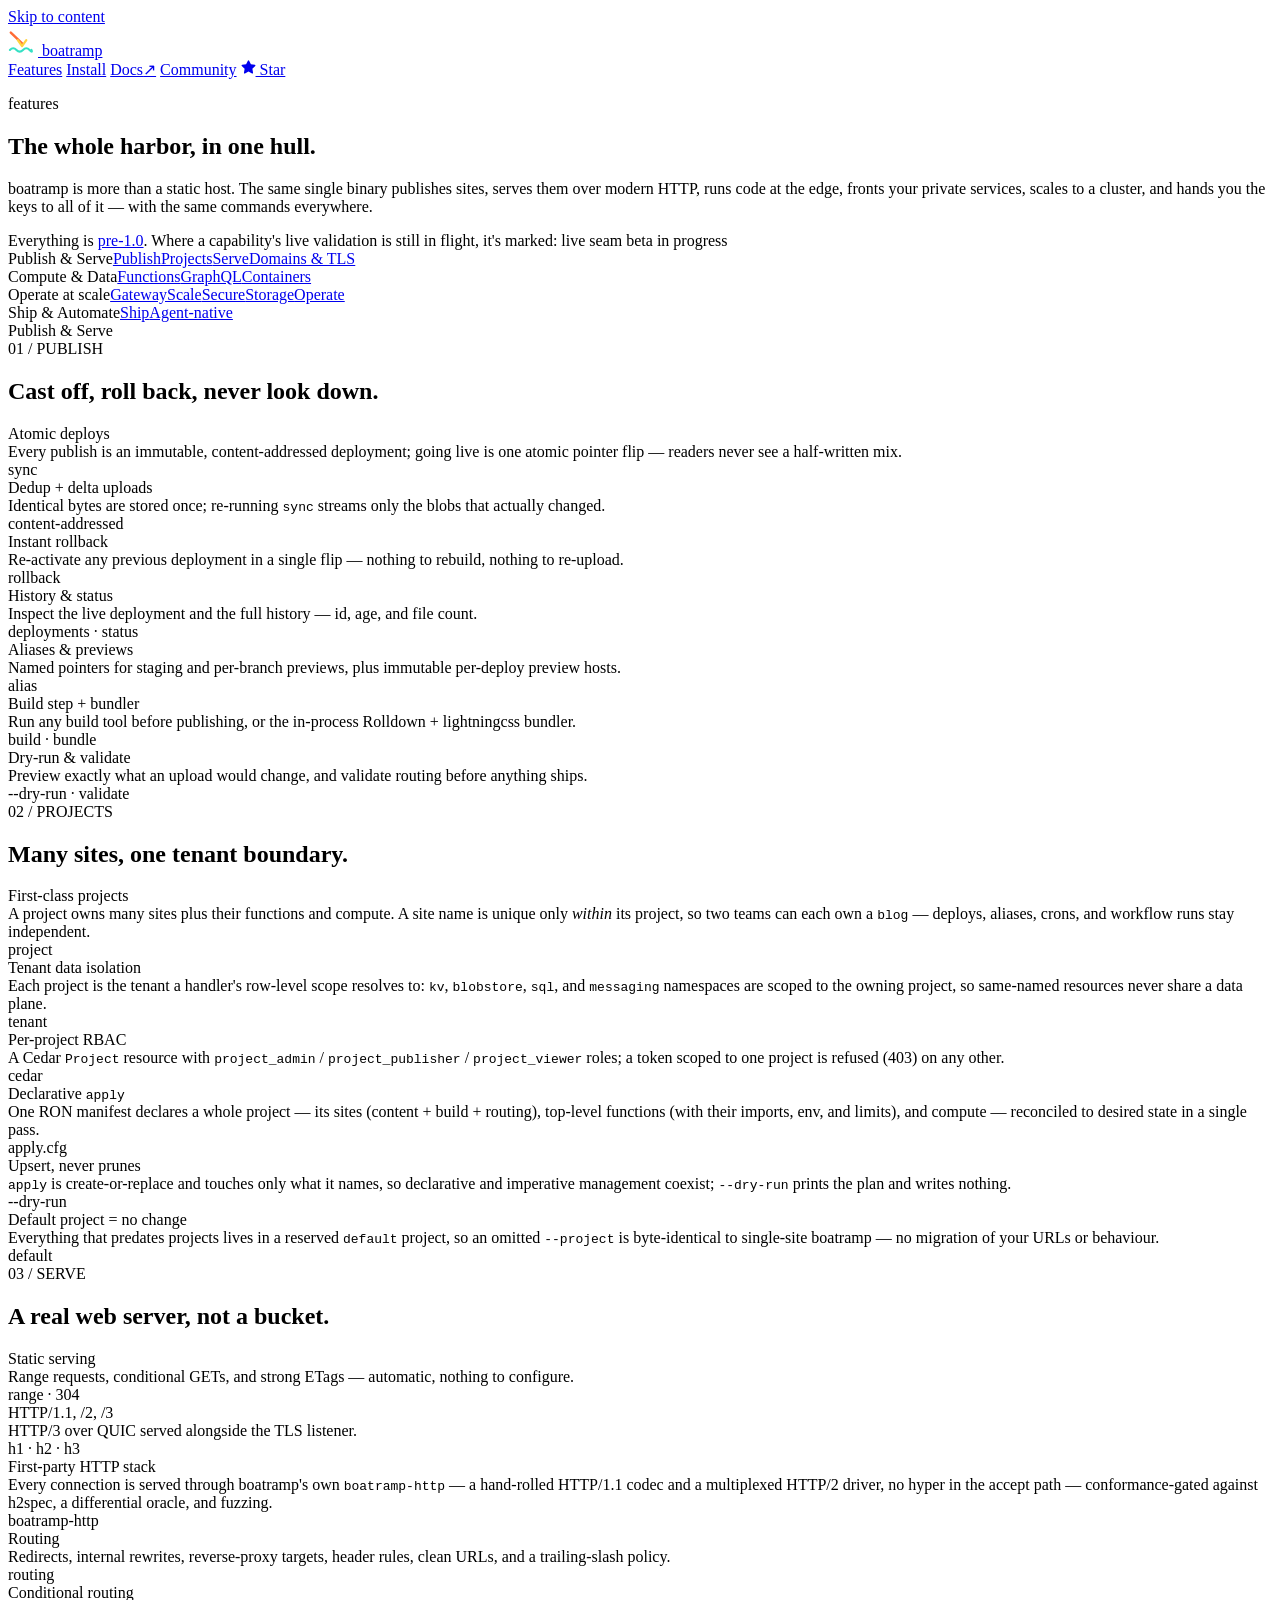
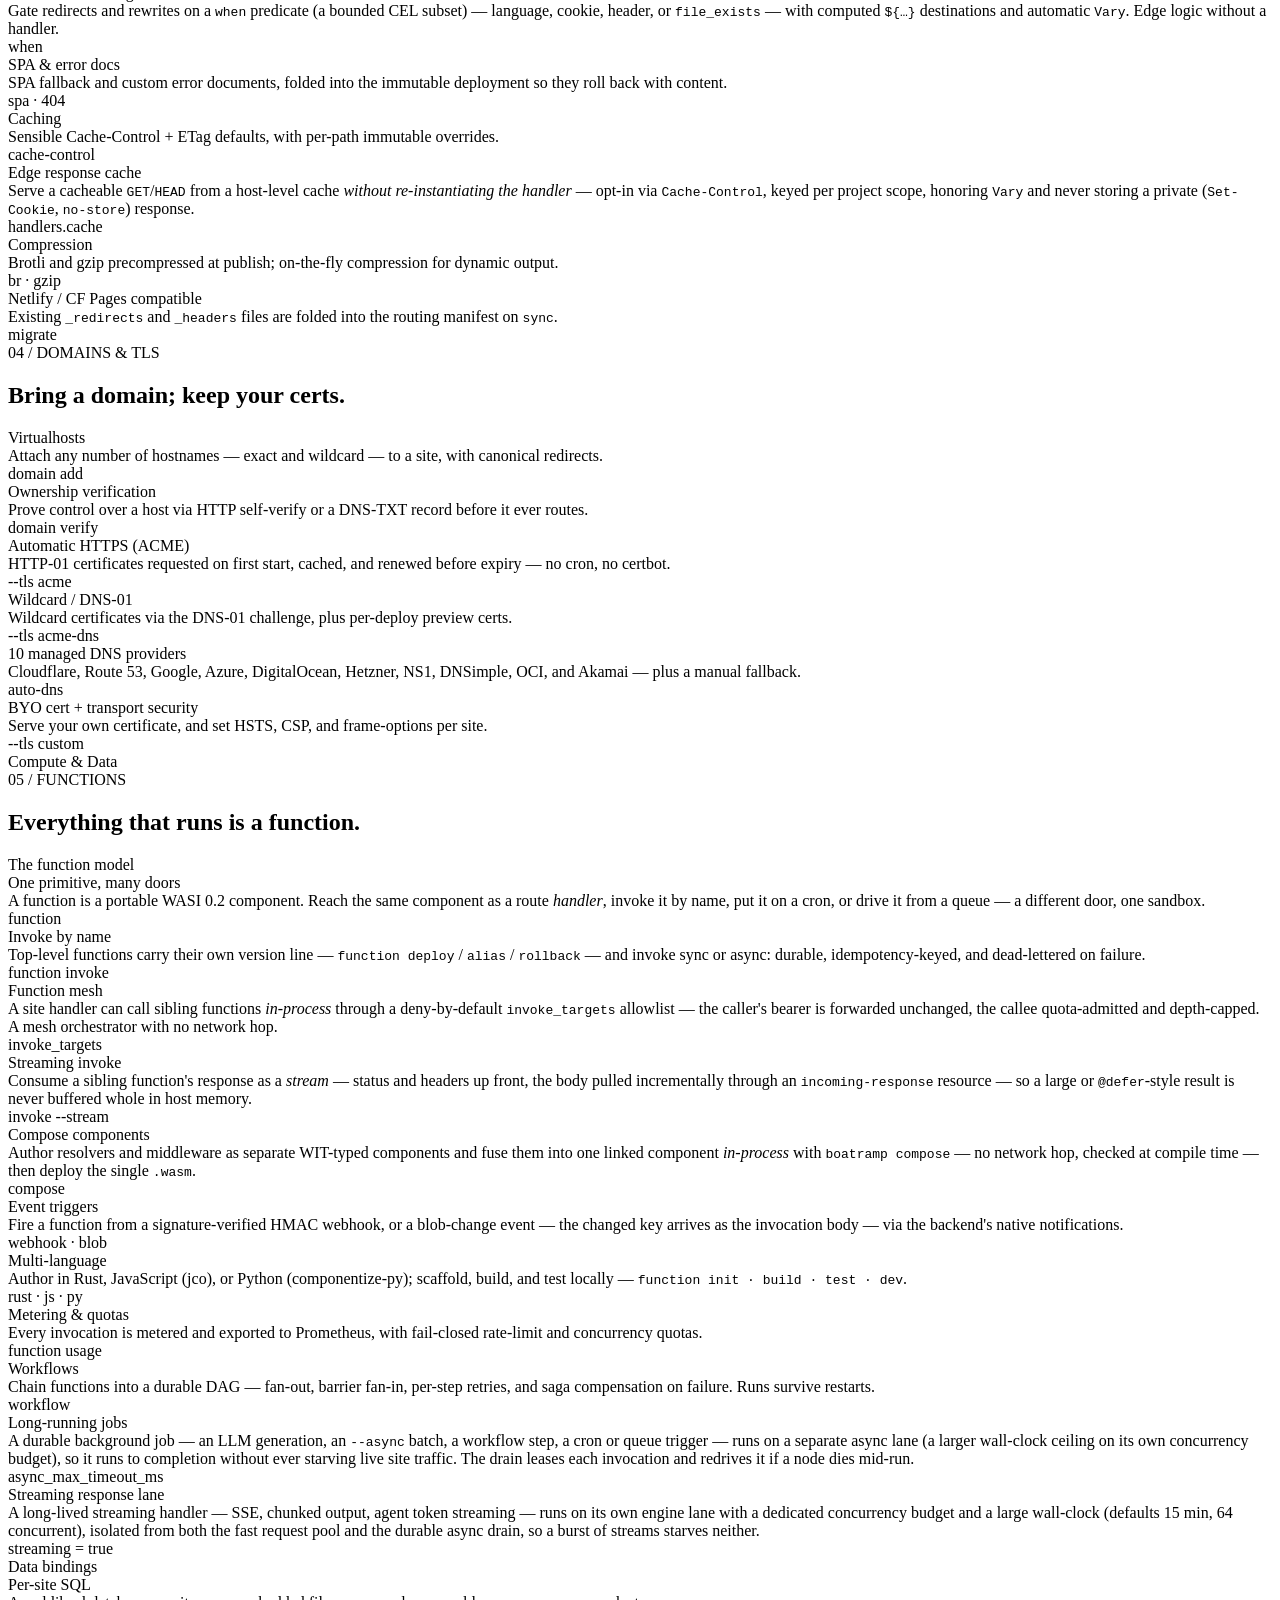
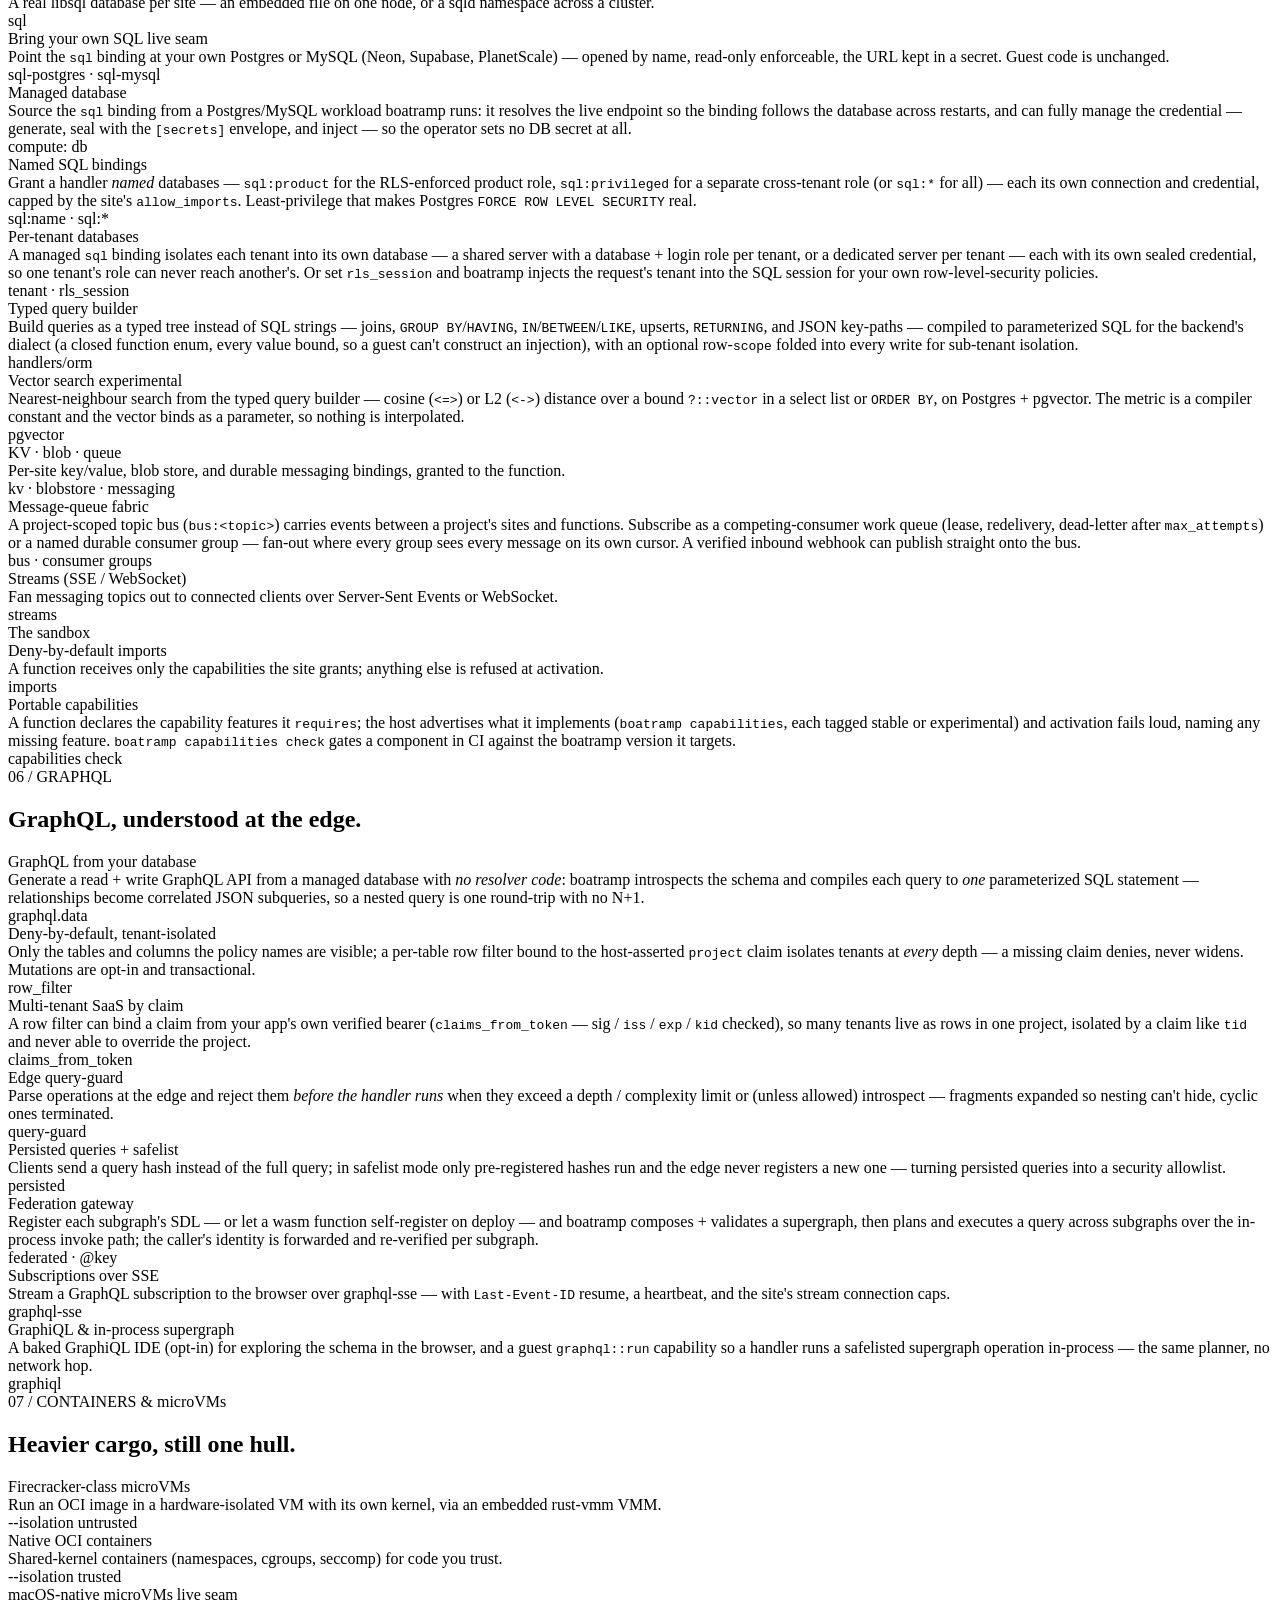
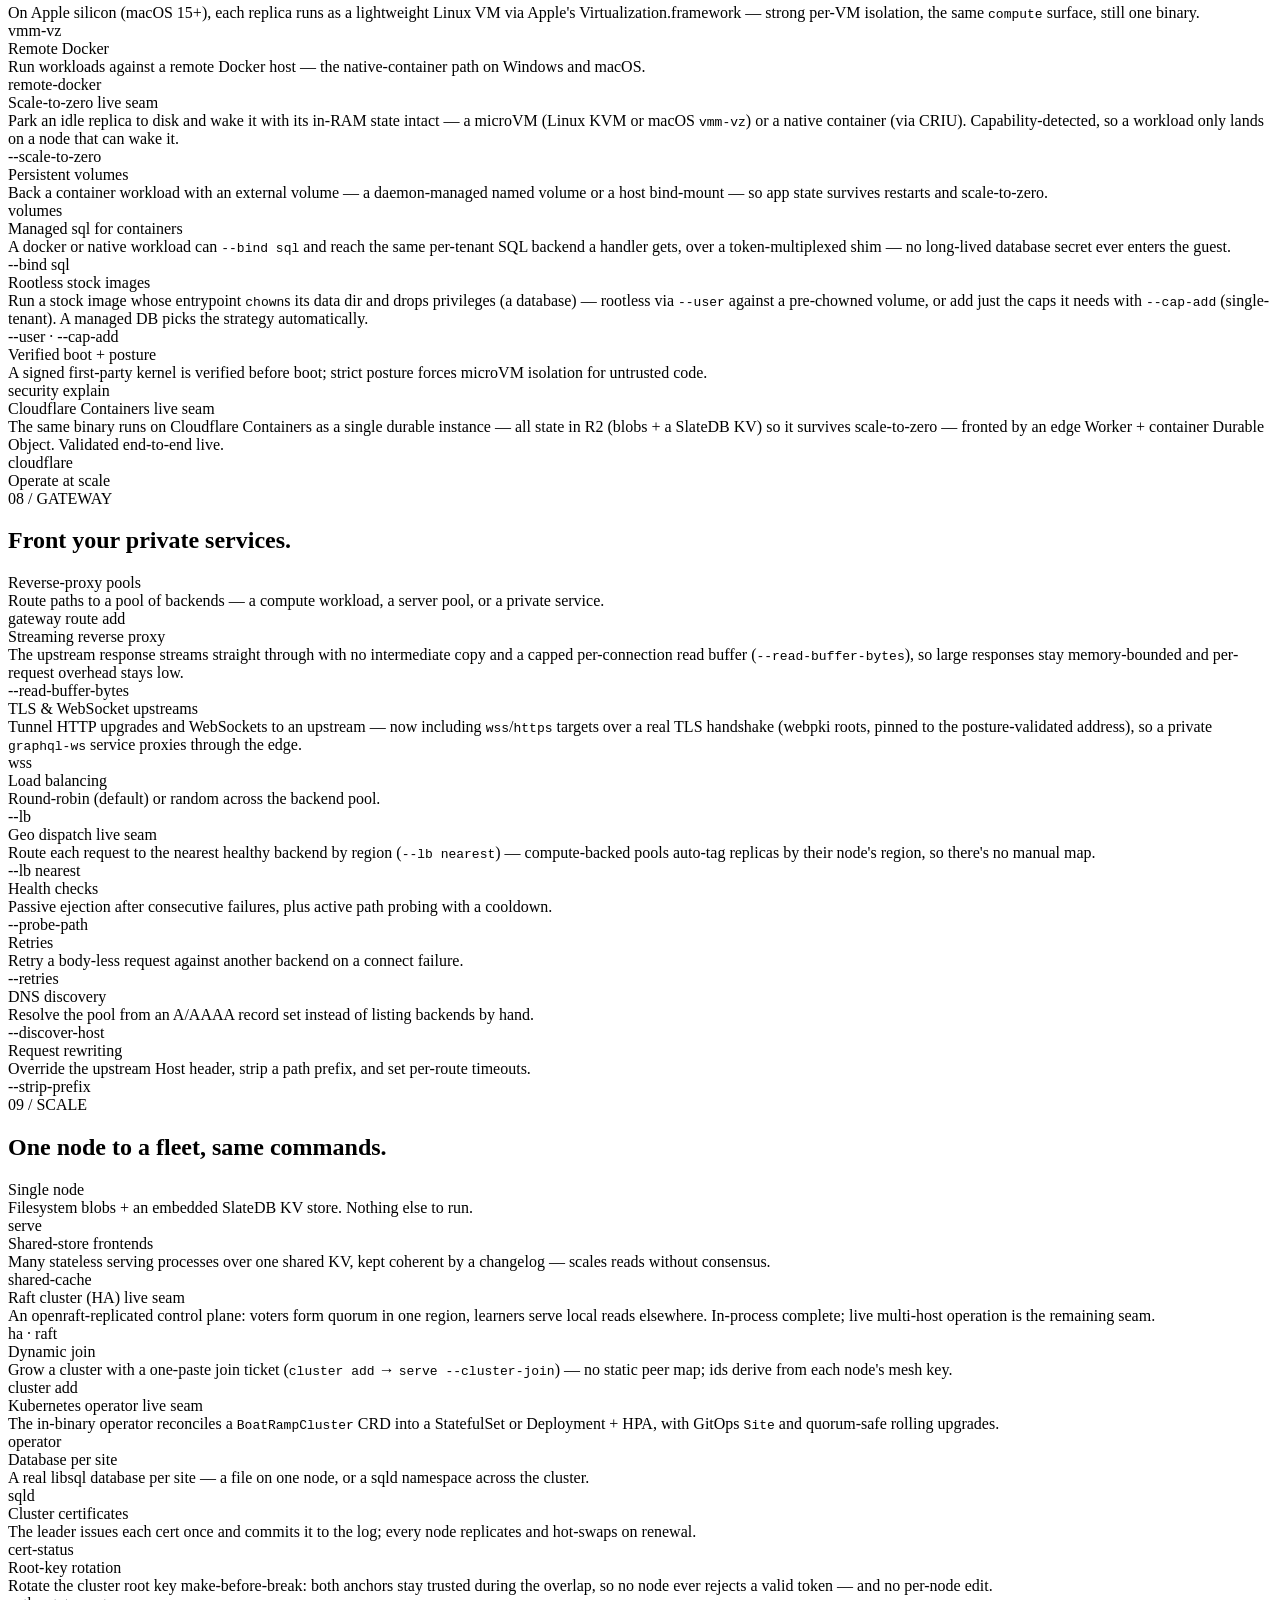
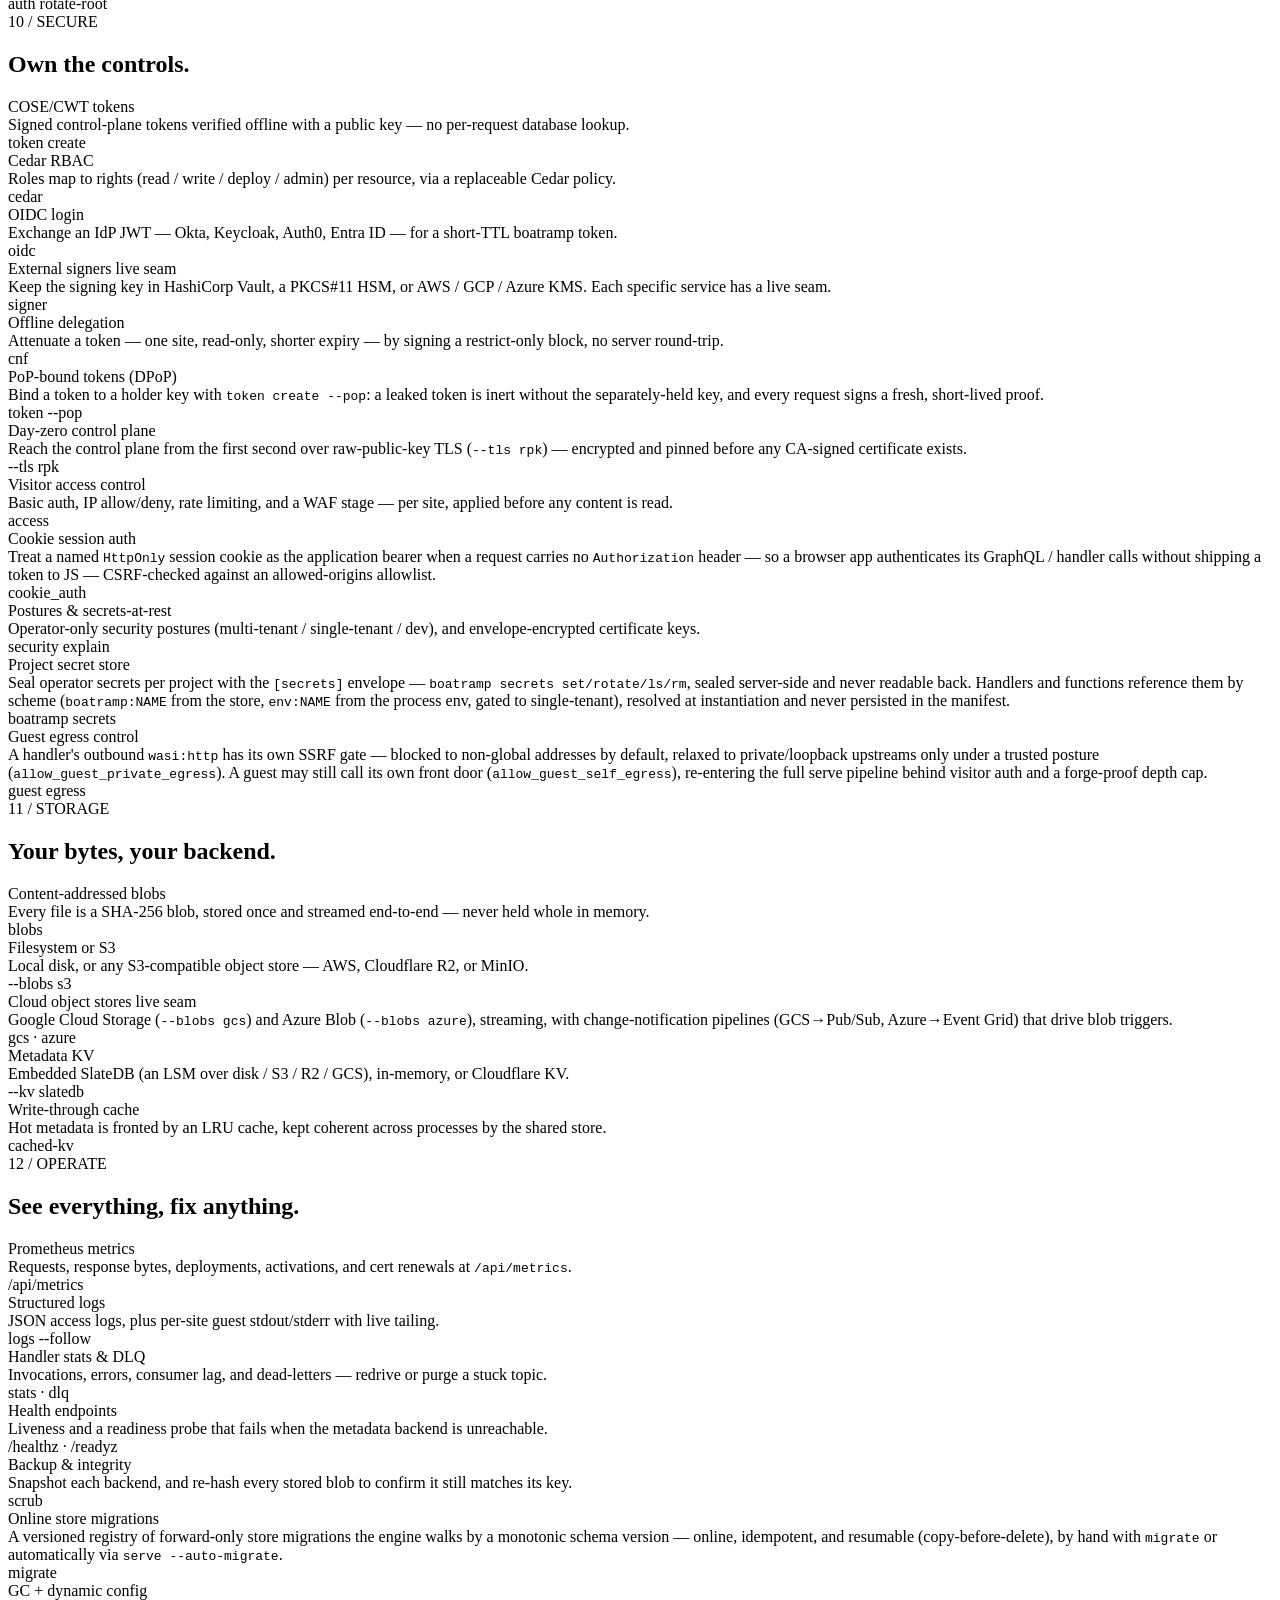
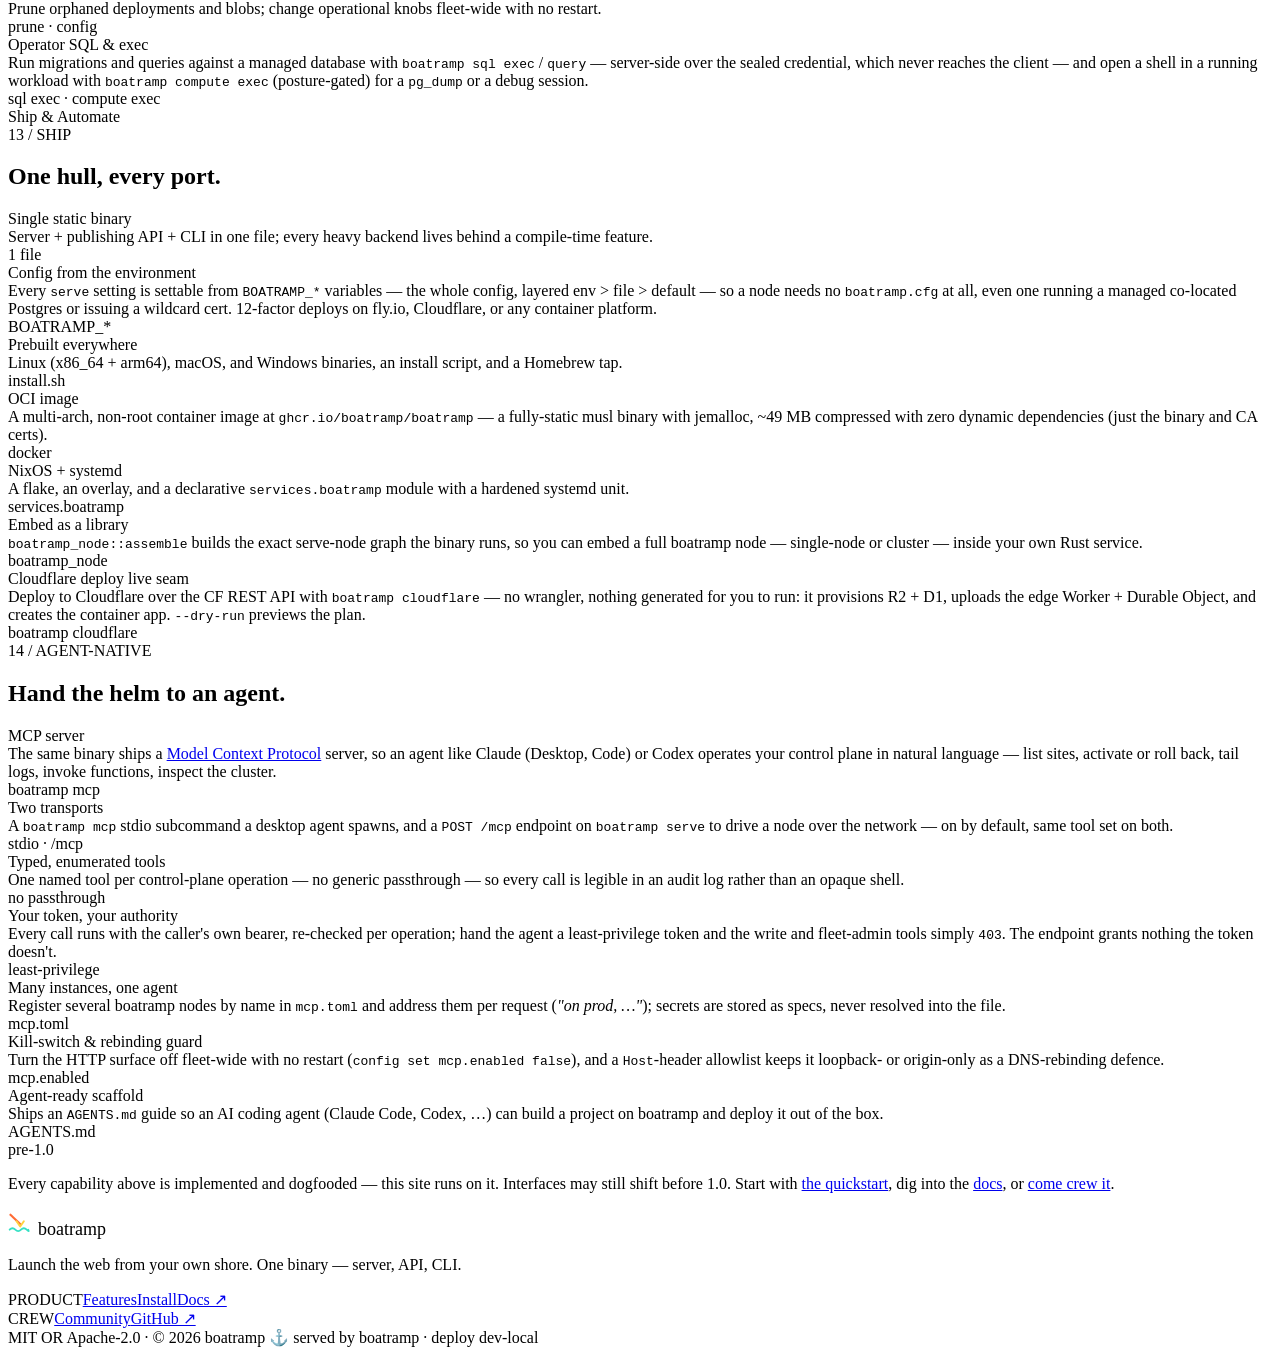
==== commit 581a3ee6: "Sync boatramp 0.3.10: per-tenant databases (rls_session) + project secret store" ====
--- a/site/features.html
+++ b/site/features.html
@@ -150,6 +150,7 @@
         <div class="feat__row"><div class="feat__cell feat__name">Bring your own SQL <span class="chip chip--seam">live seam</span></div><div class="feat__cell feat__desc">Point the <code>sql</code> binding at your own Postgres or MySQL (Neon, Supabase, PlanetScale) — opened by name, read-only enforceable, the URL kept in a secret. Guest code is unchanged.</div><div class="feat__cell feat__tag">sql-postgres · sql-mysql</div></div>
         <div class="feat__row"><div class="feat__cell feat__name">Managed database</div><div class="feat__cell feat__desc">Source the <code>sql</code> binding from a Postgres/MySQL workload boatramp runs: it resolves the live endpoint so the binding follows the database across restarts, and can fully manage the credential — generate, seal with the <code>[secrets]</code> envelope, and inject — so the operator sets no DB secret at all.</div><div class="feat__cell feat__tag">compute: db</div></div>
         <div class="feat__row"><div class="feat__cell feat__name">Named SQL bindings</div><div class="feat__cell feat__desc">Grant a handler <em>named</em> databases — <code>sql:product</code> for the RLS-enforced product role, <code>sql:privileged</code> for a separate cross-tenant role (or <code>sql:*</code> for all) — each its own connection and credential, capped by the site's <code>allow_imports</code>. Least-privilege that makes Postgres <code>FORCE ROW LEVEL SECURITY</code> real.</div><div class="feat__cell feat__tag">sql:name · sql:*</div></div>
+        <div class="feat__row"><div class="feat__cell feat__name">Per-tenant databases</div><div class="feat__cell feat__desc">A managed <code>sql</code> binding isolates each tenant into its own database — a shared server with a database + login role per tenant, or a dedicated server per tenant — each with its own sealed credential, so one tenant's role can never reach another's. Or set <code>rls_session</code> and boatramp injects the request's tenant into the SQL session for your own row-level-security policies.</div><div class="feat__cell feat__tag">tenant · rls_session</div></div>
         <div class="feat__row"><div class="feat__cell feat__name">Typed query builder</div><div class="feat__cell feat__desc">Build queries as a typed tree instead of SQL strings — joins, <code>GROUP BY</code>/<code>HAVING</code>, <code>IN</code>/<code>BETWEEN</code>/<code>LIKE</code>, upserts, <code>RETURNING</code>, and JSON key-paths — compiled to parameterized SQL for the backend's dialect (a closed function enum, every value bound, so a guest can't construct an injection), with an optional row-<code>scope</code> folded into every write for sub-tenant isolation.</div><div class="feat__cell feat__tag">handlers/orm</div></div>
         <div class="feat__row"><div class="feat__cell feat__name">Vector search <span class="chip chip--wip">experimental</span></div><div class="feat__cell feat__desc">Nearest-neighbour search from the typed query builder — cosine (<code>&lt;=&gt;</code>) or L2 (<code>&lt;-&gt;</code>) distance over a bound <code>?::vector</code> in a select list or <code>ORDER BY</code>, on Postgres + pgvector. The metric is a compiler constant and the vector binds as a parameter, so nothing is interpolated.</div><div class="feat__cell feat__tag">pgvector</div></div>
         <div class="feat__row"><div class="feat__cell feat__name">KV · blob · queue</div><div class="feat__cell feat__desc">Per-site key/value, blob store, and durable messaging bindings, granted to the function.</div><div class="feat__cell feat__tag">kv · blobstore · messaging</div></div>
@@ -240,6 +241,7 @@
         <div class="feat__row"><div class="feat__cell feat__name">Visitor access control</div><div class="feat__cell feat__desc">Basic auth, IP allow/deny, rate limiting, and a WAF stage — per site, applied before any content is read.</div><div class="feat__cell feat__tag">access</div></div>
         <div class="feat__row"><div class="feat__cell feat__name">Cookie session auth</div><div class="feat__cell feat__desc">Treat a named <code>HttpOnly</code> session cookie as the application bearer when a request carries no <code>Authorization</code> header — so a browser app authenticates its GraphQL / handler calls without shipping a token to JS — CSRF-checked against an allowed-origins allowlist.</div><div class="feat__cell feat__tag">cookie_auth</div></div>
         <div class="feat__row"><div class="feat__cell feat__name">Postures &amp; secrets-at-rest</div><div class="feat__cell feat__desc">Operator-only security postures (multi-tenant / single-tenant / dev), and envelope-encrypted certificate keys.</div><div class="feat__cell feat__tag">security explain</div></div>
+        <div class="feat__row"><div class="feat__cell feat__name">Project secret store</div><div class="feat__cell feat__desc">Seal operator secrets per project with the <code>[secrets]</code> envelope — <code>boatramp secrets set/rotate/ls/rm</code>, sealed server-side and never readable back. Handlers and functions reference them by scheme (<code>boatramp:NAME</code> from the store, <code>env:NAME</code> from the process env, gated to single-tenant), resolved at instantiation and never persisted in the manifest.</div><div class="feat__cell feat__tag">boatramp secrets</div></div>
         <div class="feat__row"><div class="feat__cell feat__name">Guest egress control</div><div class="feat__cell feat__desc">A handler's outbound <code>wasi:http</code> has its own SSRF gate — blocked to non-global addresses by default, relaxed to private/loopback upstreams only under a trusted posture (<code>allow_guest_private_egress</code>). A guest may still call its own front door (<code>allow_guest_self_egress</code>), re-entering the full serve pipeline behind visitor auth and a forge-proof depth cap.</div><div class="feat__cell feat__tag">guest egress</div></div>
       </div></div>
     </section>
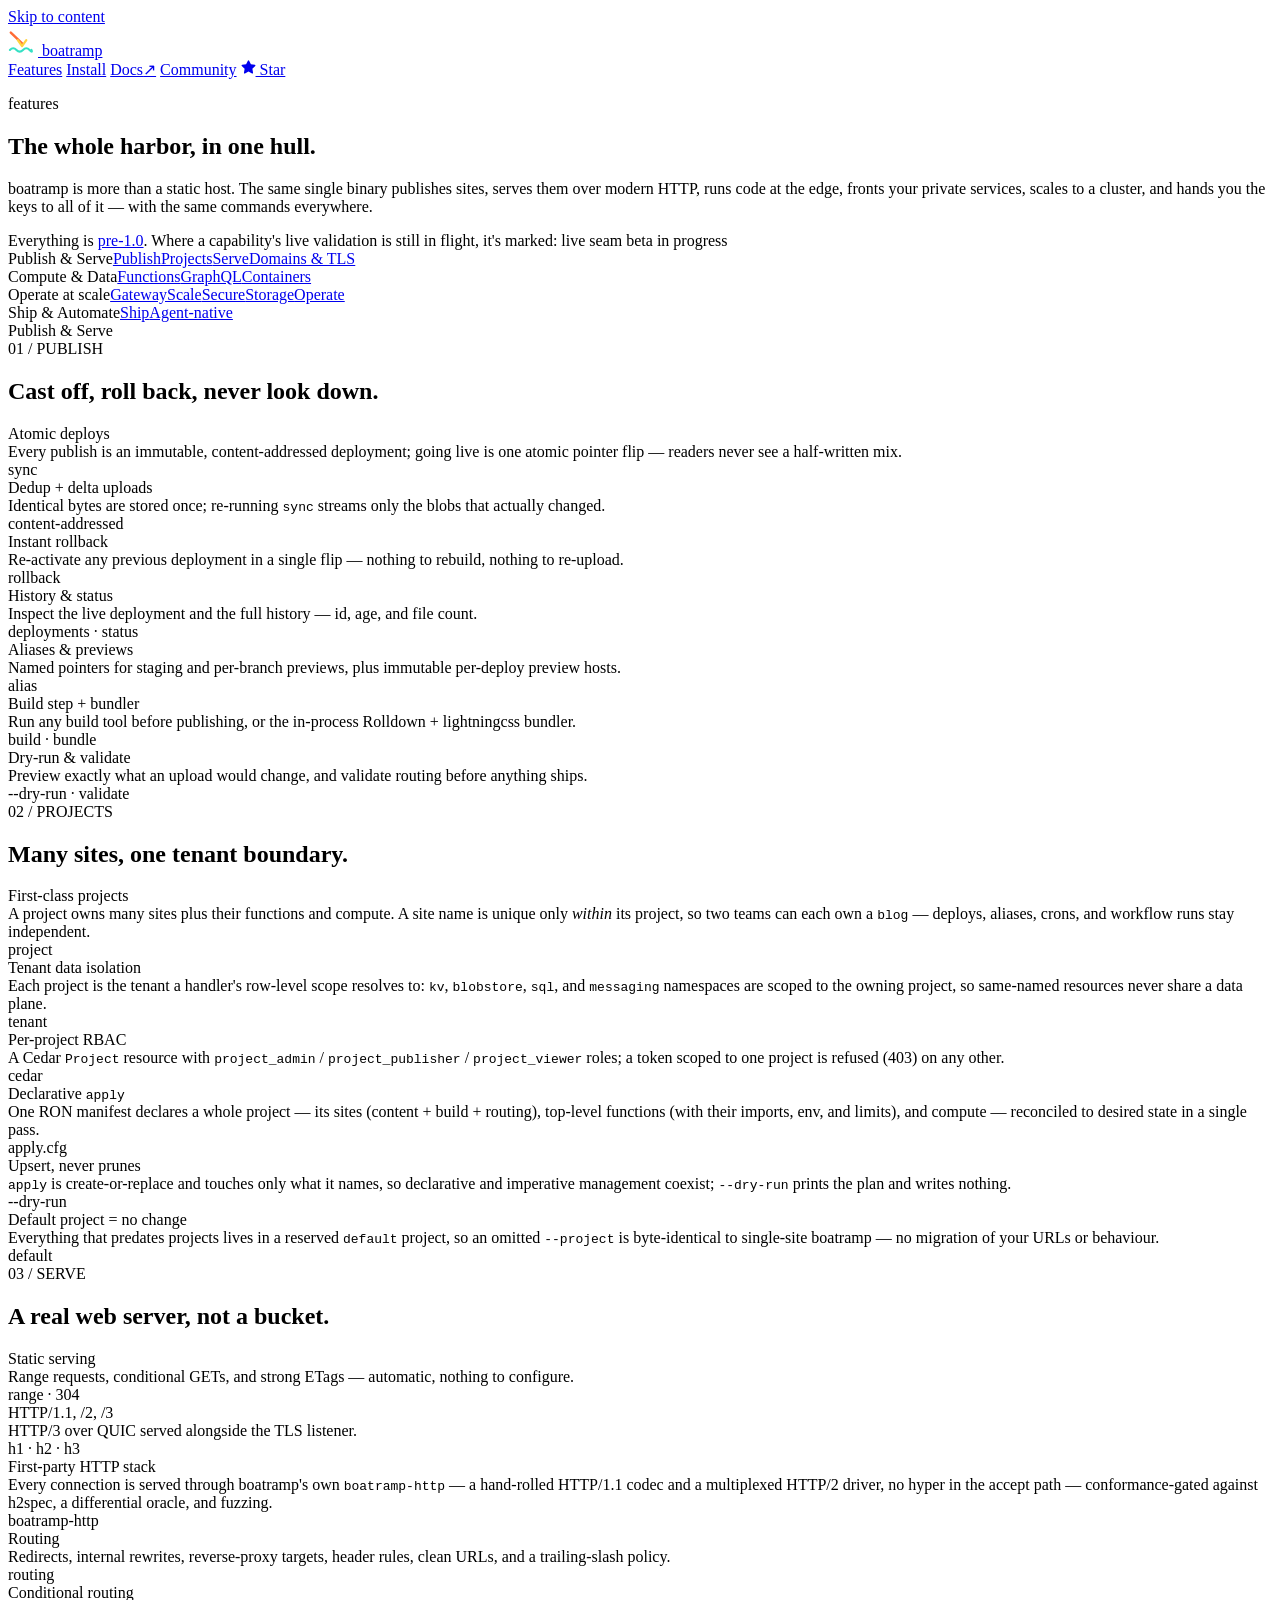
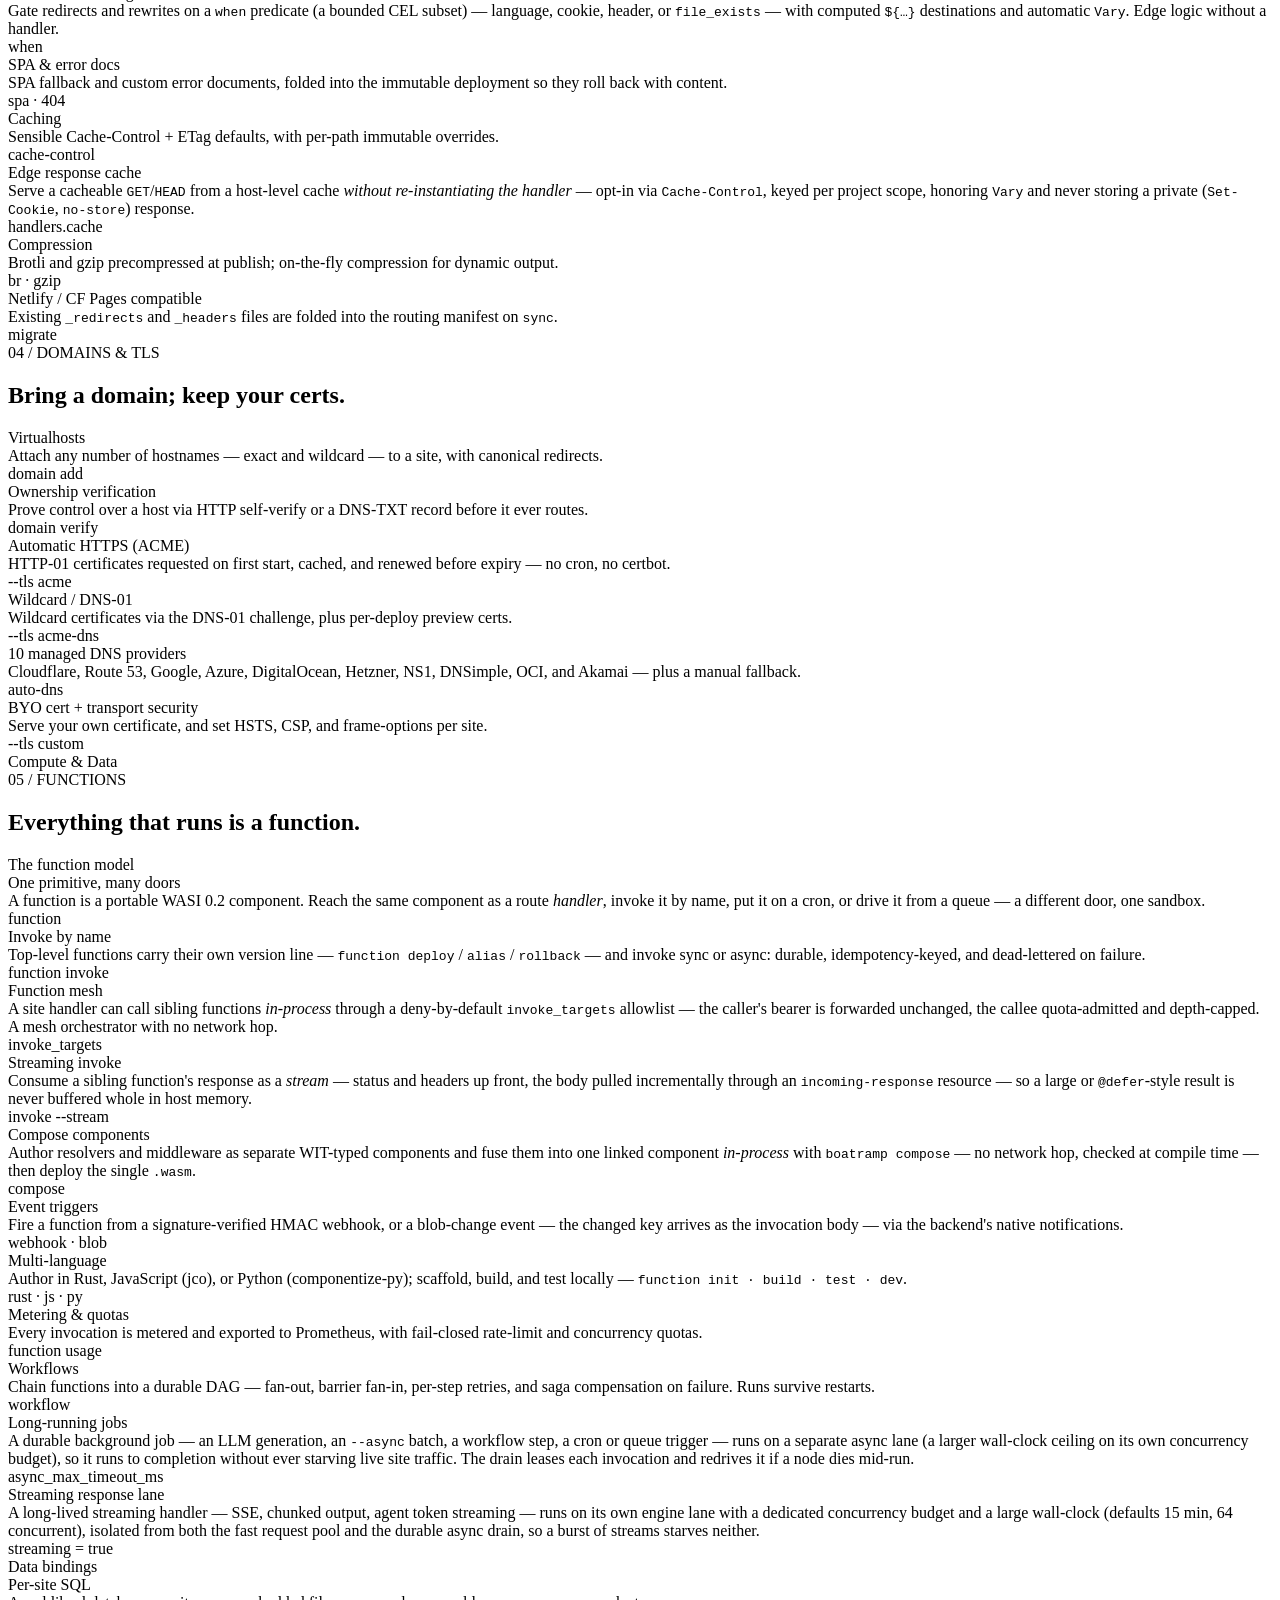
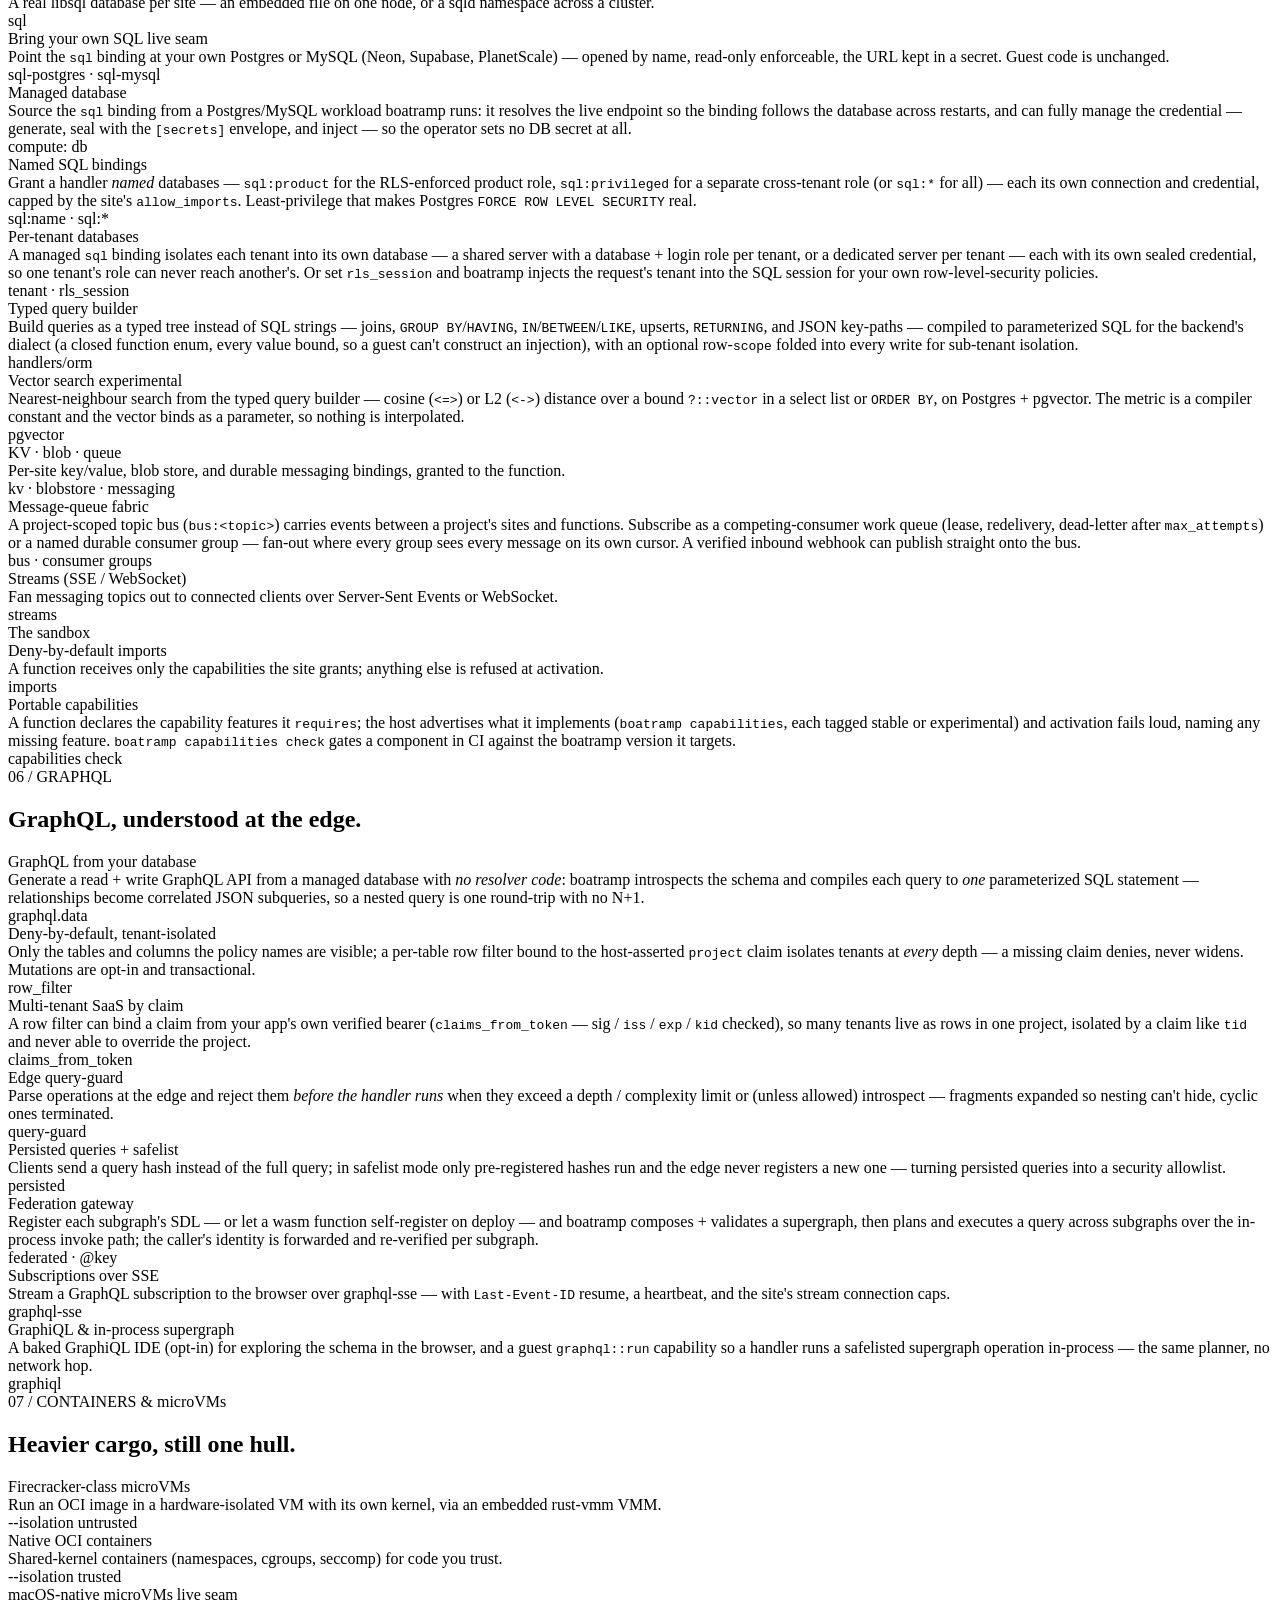
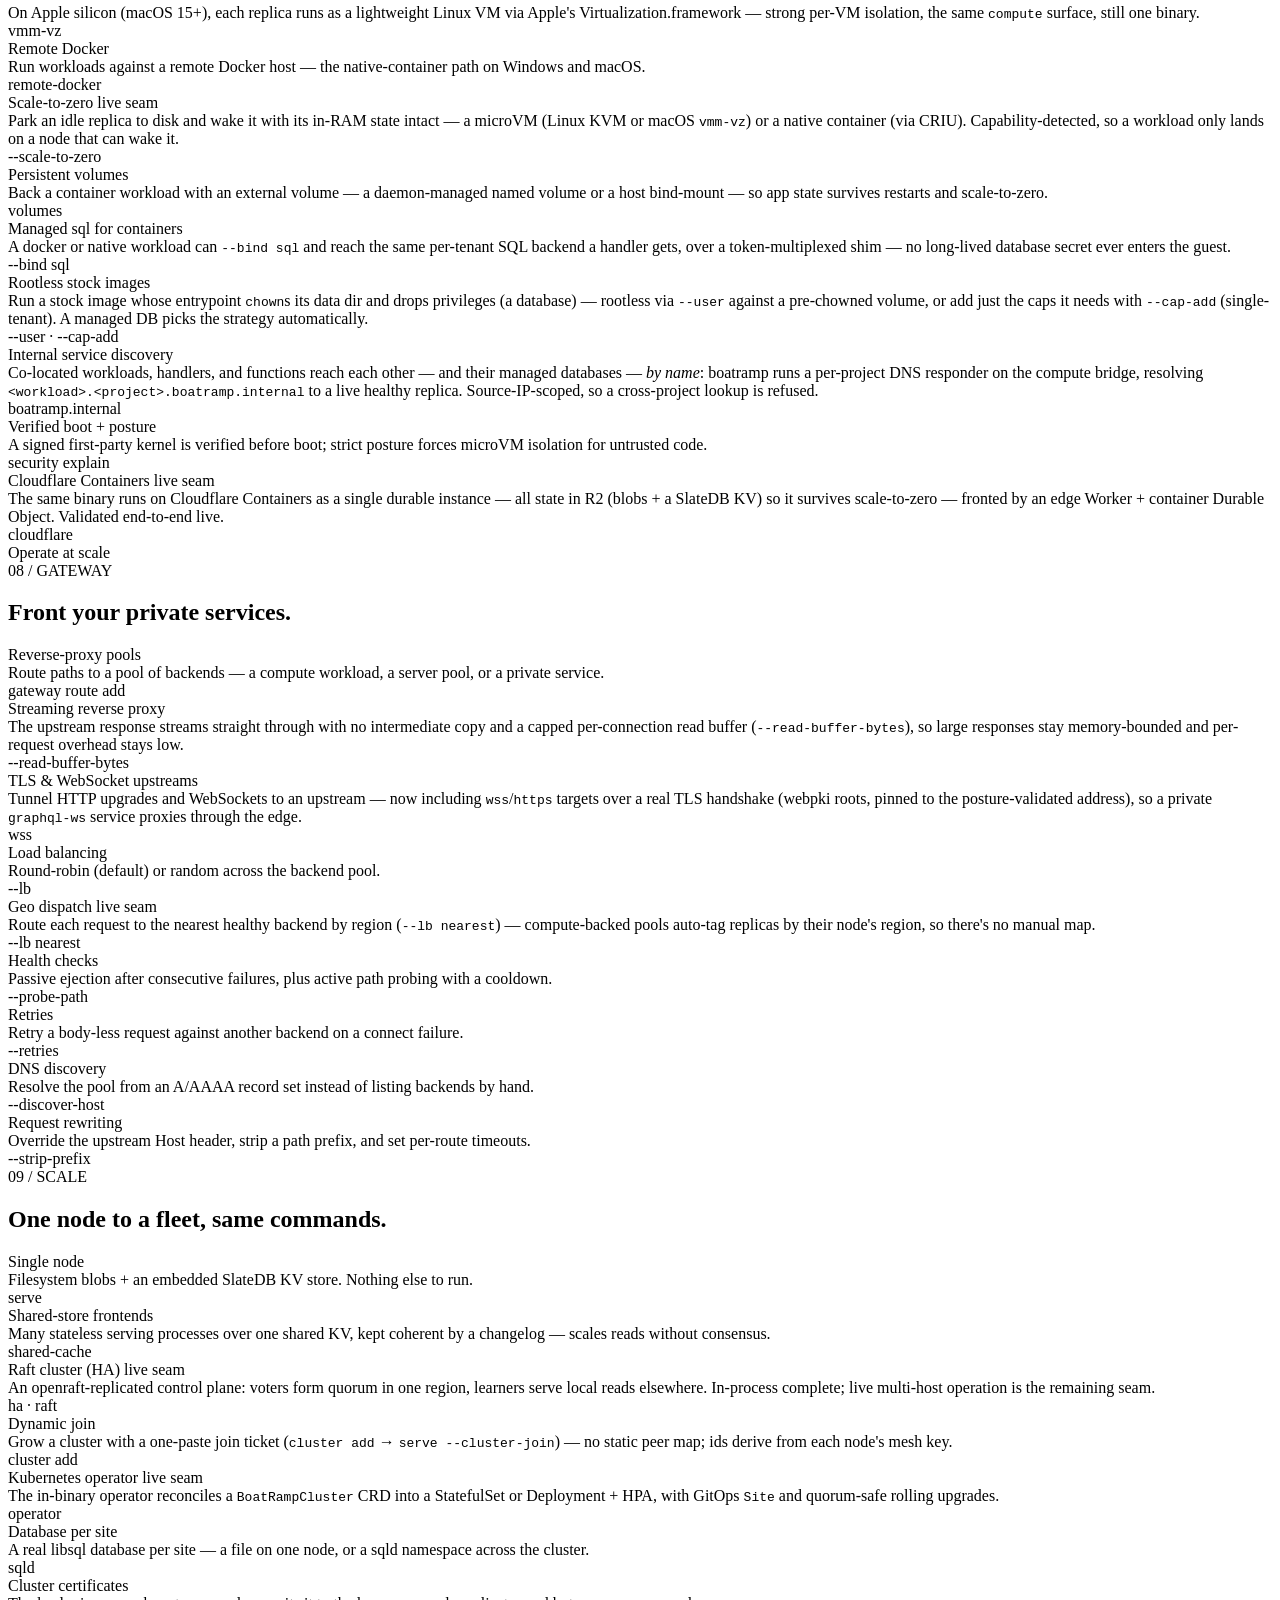
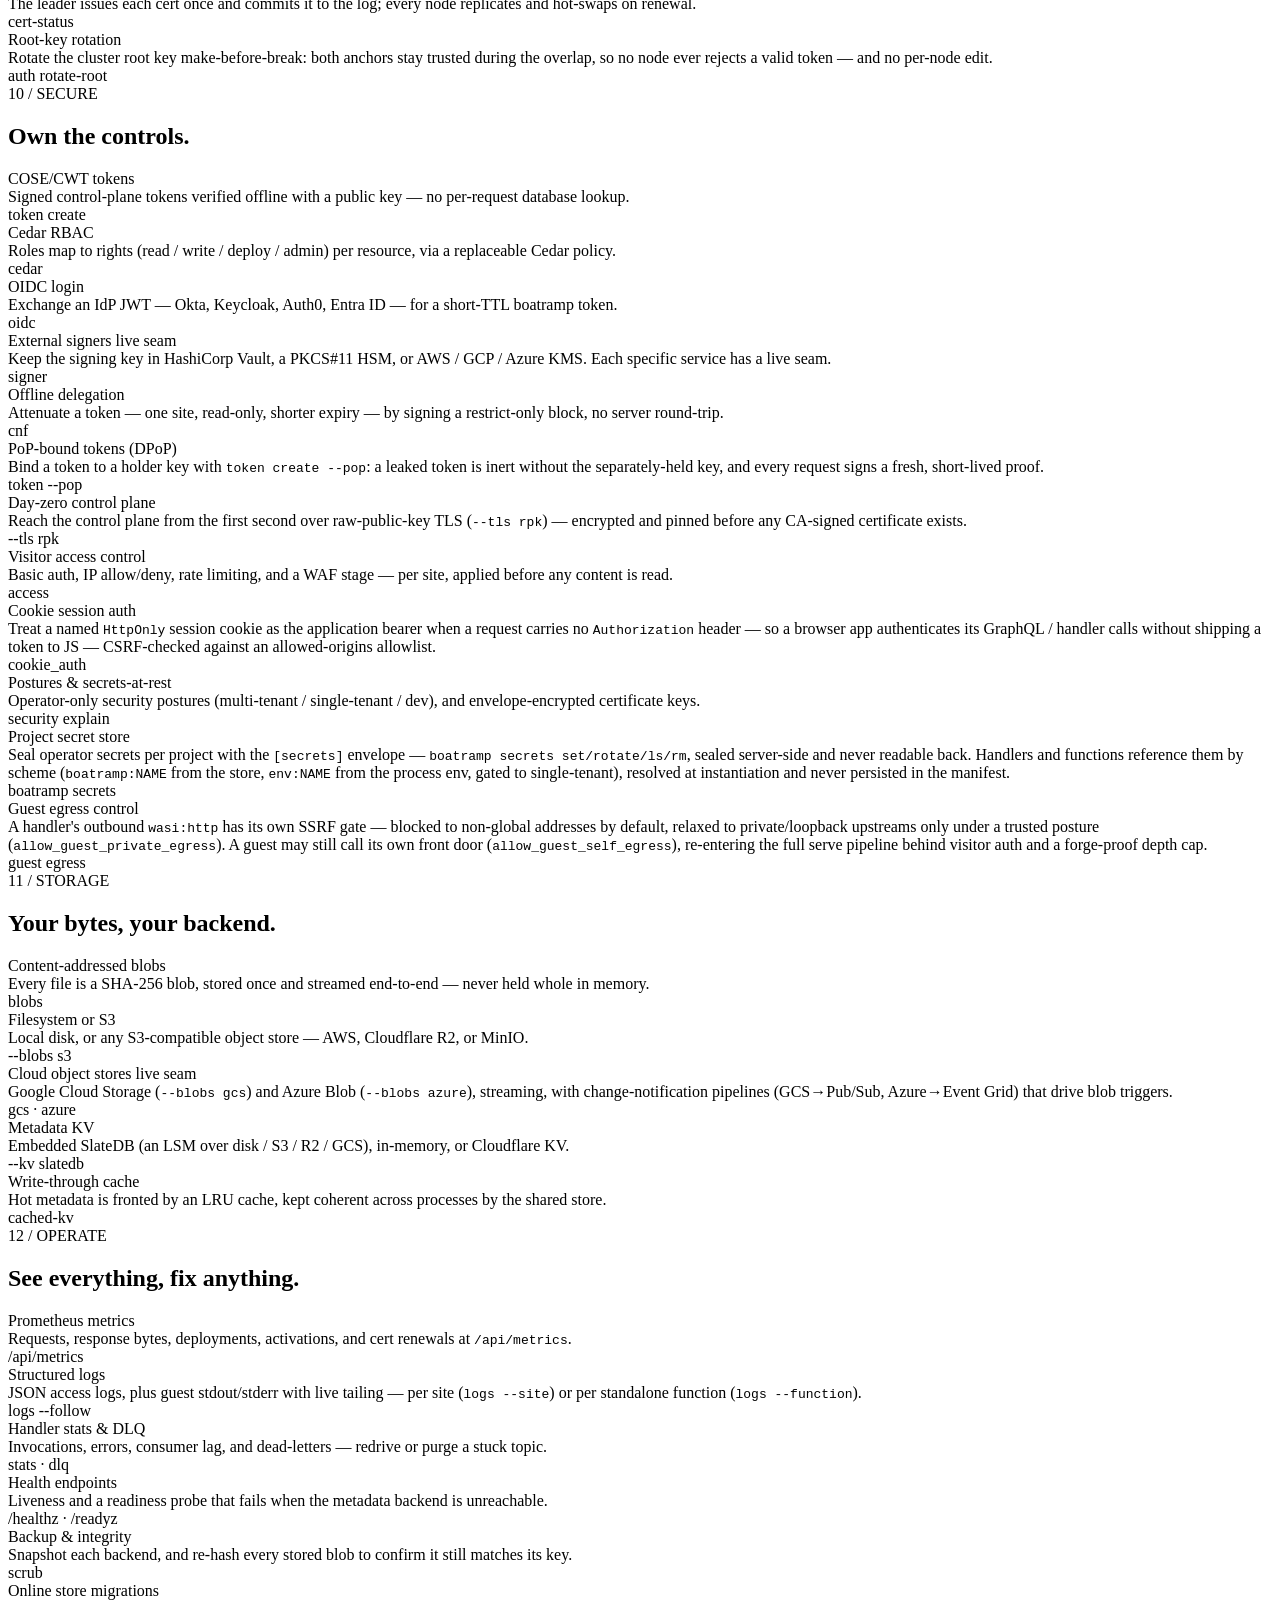
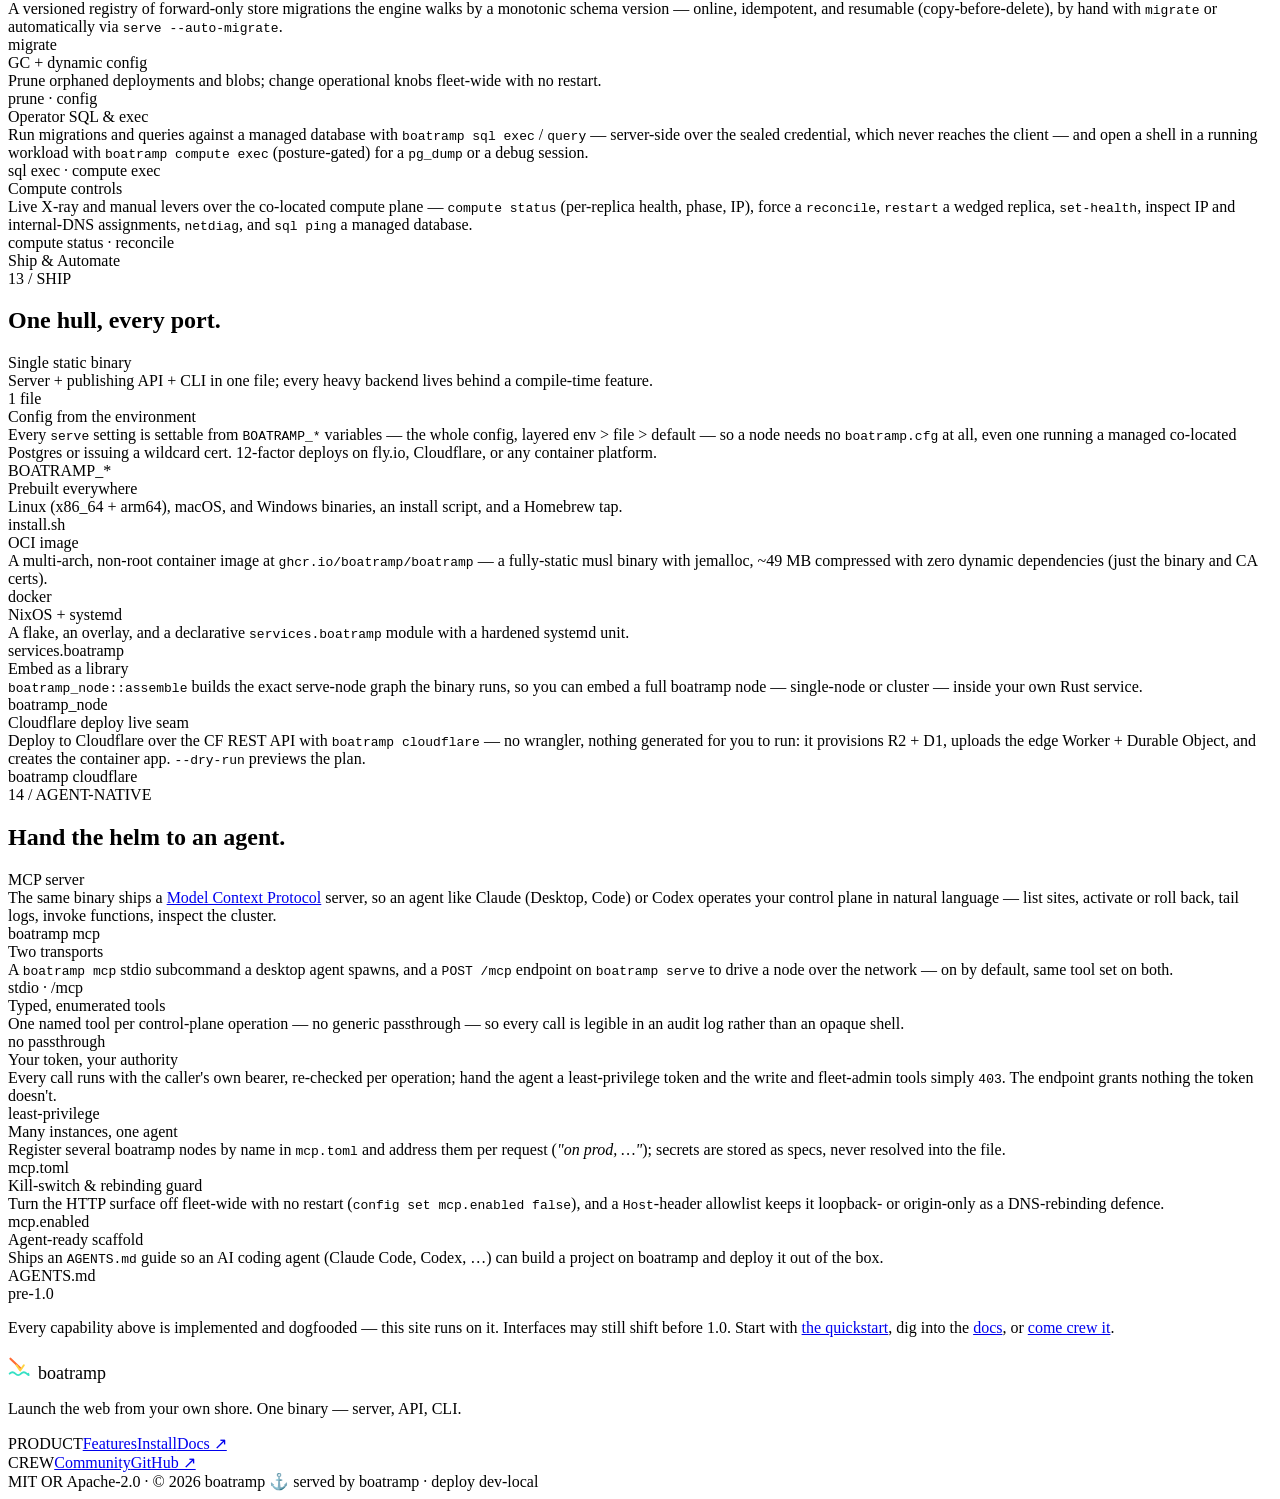
==== commit af78a095: "Sync boatramp 0.3.17: internal service discovery, operator compute controls, function logs" ====
--- a/site/features.html
+++ b/site/features.html
@@ -189,6 +189,7 @@
         <div class="feat__row"><div class="feat__cell feat__name">Persistent volumes</div><div class="feat__cell feat__desc">Back a container workload with an external volume — a daemon-managed named volume or a host bind-mount — so app state survives restarts and scale-to-zero.</div><div class="feat__cell feat__tag">volumes</div></div>
         <div class="feat__row"><div class="feat__cell feat__name">Managed sql for containers</div><div class="feat__cell feat__desc">A docker or native workload can <code>--bind sql</code> and reach the same per-tenant SQL backend a handler gets, over a token-multiplexed shim — no long-lived database secret ever enters the guest.</div><div class="feat__cell feat__tag">--bind sql</div></div>
         <div class="feat__row"><div class="feat__cell feat__name">Rootless stock images</div><div class="feat__cell feat__desc">Run a stock image whose entrypoint <code>chown</code>s its data dir and drops privileges (a database) — rootless via <code>--user</code> against a pre-chowned volume, or add just the caps it needs with <code>--cap-add</code> (single-tenant). A managed DB picks the strategy automatically.</div><div class="feat__cell feat__tag">--user · --cap-add</div></div>
+        <div class="feat__row"><div class="feat__cell feat__name">Internal service discovery</div><div class="feat__cell feat__desc">Co-located workloads, handlers, and functions reach each other — and their managed databases — <em>by name</em>: boatramp runs a per-project DNS responder on the compute bridge, resolving <code>&lt;workload&gt;.&lt;project&gt;.boatramp.internal</code> to a live healthy replica. Source-IP-scoped, so a cross-project lookup is refused.</div><div class="feat__cell feat__tag">boatramp.internal</div></div>
         <div class="feat__row"><div class="feat__cell feat__name">Verified boot + posture</div><div class="feat__cell feat__desc">A signed first-party kernel is verified before boot; strict posture forces microVM isolation for untrusted code.</div><div class="feat__cell feat__tag">security explain</div></div>
         <div class="feat__row"><div class="feat__cell feat__name">Cloudflare Containers <span class="chip chip--seam">live seam</span></div><div class="feat__cell feat__desc">The same binary runs on Cloudflare Containers as a single durable instance — all state in R2 (blobs + a SlateDB KV) so it survives scale-to-zero — fronted by an edge Worker + container Durable Object. Validated end-to-end live.</div><div class="feat__cell feat__tag">cloudflare</div></div>
       </div></div>
@@ -263,13 +264,14 @@
       <div class="module__head"><span class="eyebrow-mono">12 / OPERATE</span><h2>See everything, fix anything.</h2></div>
       <div class="feat-wrap"><div class="feat">
         <div class="feat__row"><div class="feat__cell feat__name">Prometheus metrics</div><div class="feat__cell feat__desc">Requests, response bytes, deployments, activations, and cert renewals at <code>/api/metrics</code>.</div><div class="feat__cell feat__tag">/api/metrics</div></div>
-        <div class="feat__row"><div class="feat__cell feat__name">Structured logs</div><div class="feat__cell feat__desc">JSON access logs, plus per-site guest stdout/stderr with live tailing.</div><div class="feat__cell feat__tag">logs --follow</div></div>
+        <div class="feat__row"><div class="feat__cell feat__name">Structured logs</div><div class="feat__cell feat__desc">JSON access logs, plus guest stdout/stderr with live tailing — per site (<code>logs --site</code>) or per standalone function (<code>logs --function</code>).</div><div class="feat__cell feat__tag">logs --follow</div></div>
         <div class="feat__row"><div class="feat__cell feat__name">Handler stats &amp; DLQ</div><div class="feat__cell feat__desc">Invocations, errors, consumer lag, and dead-letters — redrive or purge a stuck topic.</div><div class="feat__cell feat__tag">stats · dlq</div></div>
         <div class="feat__row"><div class="feat__cell feat__name">Health endpoints</div><div class="feat__cell feat__desc">Liveness and a readiness probe that fails when the metadata backend is unreachable.</div><div class="feat__cell feat__tag">/healthz · /readyz</div></div>
         <div class="feat__row"><div class="feat__cell feat__name">Backup &amp; integrity</div><div class="feat__cell feat__desc">Snapshot each backend, and re-hash every stored blob to confirm it still matches its key.</div><div class="feat__cell feat__tag">scrub</div></div>
         <div class="feat__row"><div class="feat__cell feat__name">Online store migrations</div><div class="feat__cell feat__desc">A versioned registry of forward-only store migrations the engine walks by a monotonic schema version — online, idempotent, and resumable (copy-before-delete), by hand with <code>migrate</code> or automatically via <code>serve --auto-migrate</code>.</div><div class="feat__cell feat__tag">migrate</div></div>
         <div class="feat__row"><div class="feat__cell feat__name">GC + dynamic config</div><div class="feat__cell feat__desc">Prune orphaned deployments and blobs; change operational knobs fleet-wide with no restart.</div><div class="feat__cell feat__tag">prune · config</div></div>
         <div class="feat__row"><div class="feat__cell feat__name">Operator SQL &amp; exec</div><div class="feat__cell feat__desc">Run migrations and queries against a managed database with <code>boatramp sql exec</code> / <code>query</code> — server-side over the sealed credential, which never reaches the client — and open a shell in a running workload with <code>boatramp compute exec</code> (posture-gated) for a <code>pg_dump</code> or a debug session.</div><div class="feat__cell feat__tag">sql exec · compute exec</div></div>
+        <div class="feat__row"><div class="feat__cell feat__name">Compute controls</div><div class="feat__cell feat__desc">Live X-ray and manual levers over the co-located compute plane — <code>compute status</code> (per-replica health, phase, IP), force a <code>reconcile</code>, <code>restart</code> a wedged replica, <code>set-health</code>, inspect IP and internal-DNS assignments, <code>netdiag</code>, and <code>sql ping</code> a managed database.</div><div class="feat__cell feat__tag">compute status · reconcile</div></div>
       </div></div>
     </section>
 
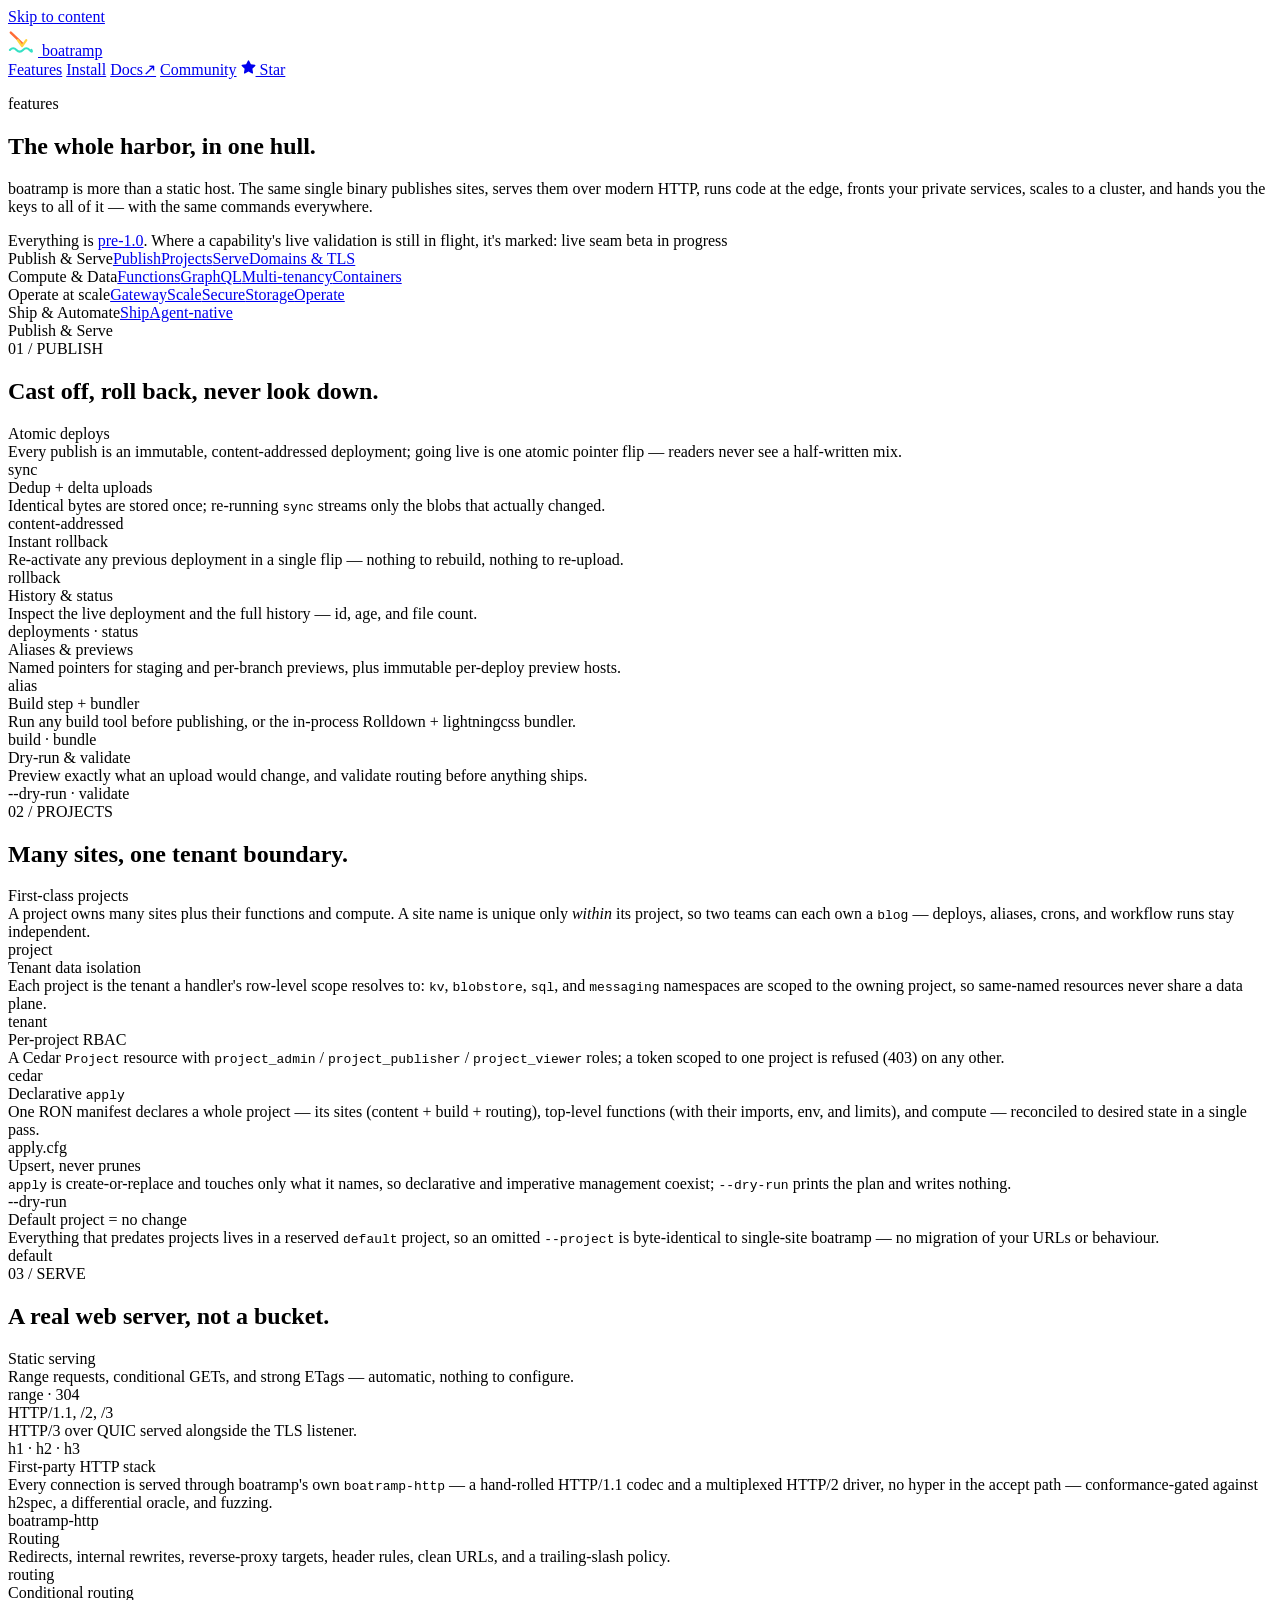
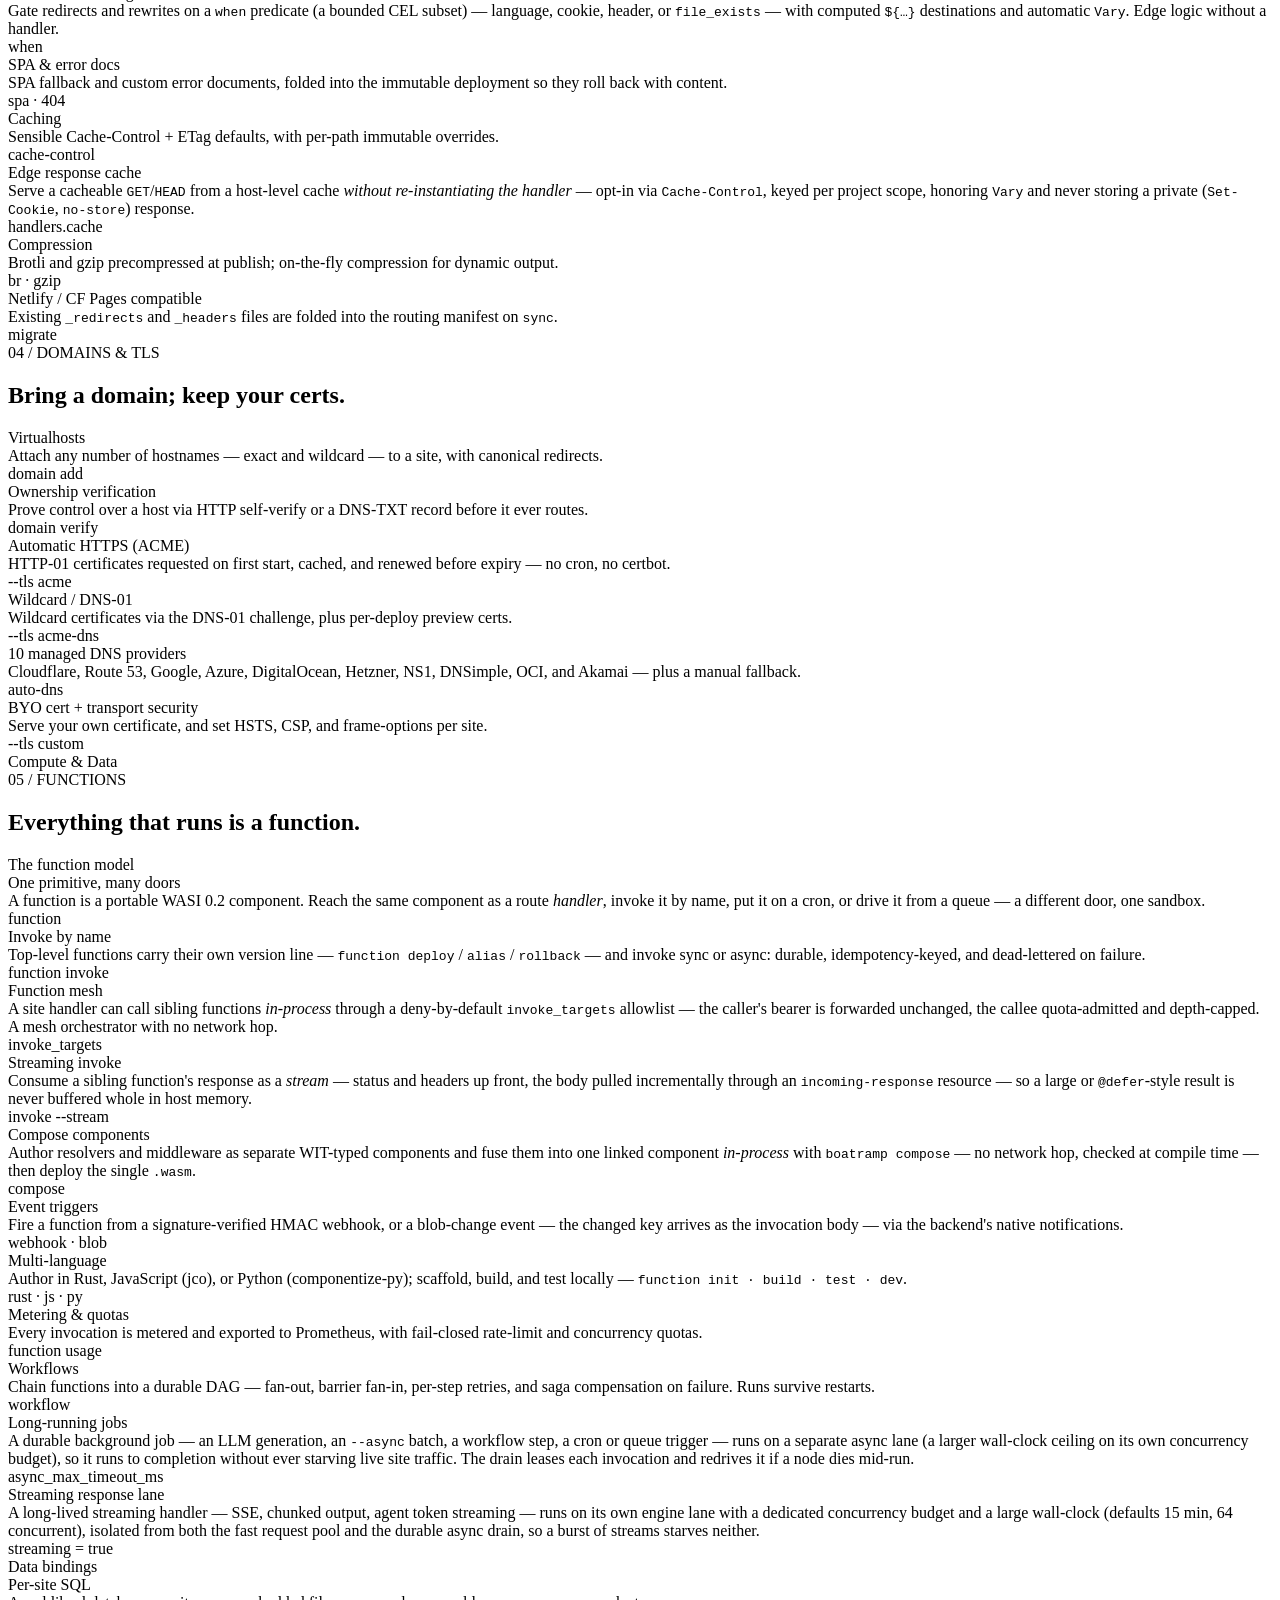
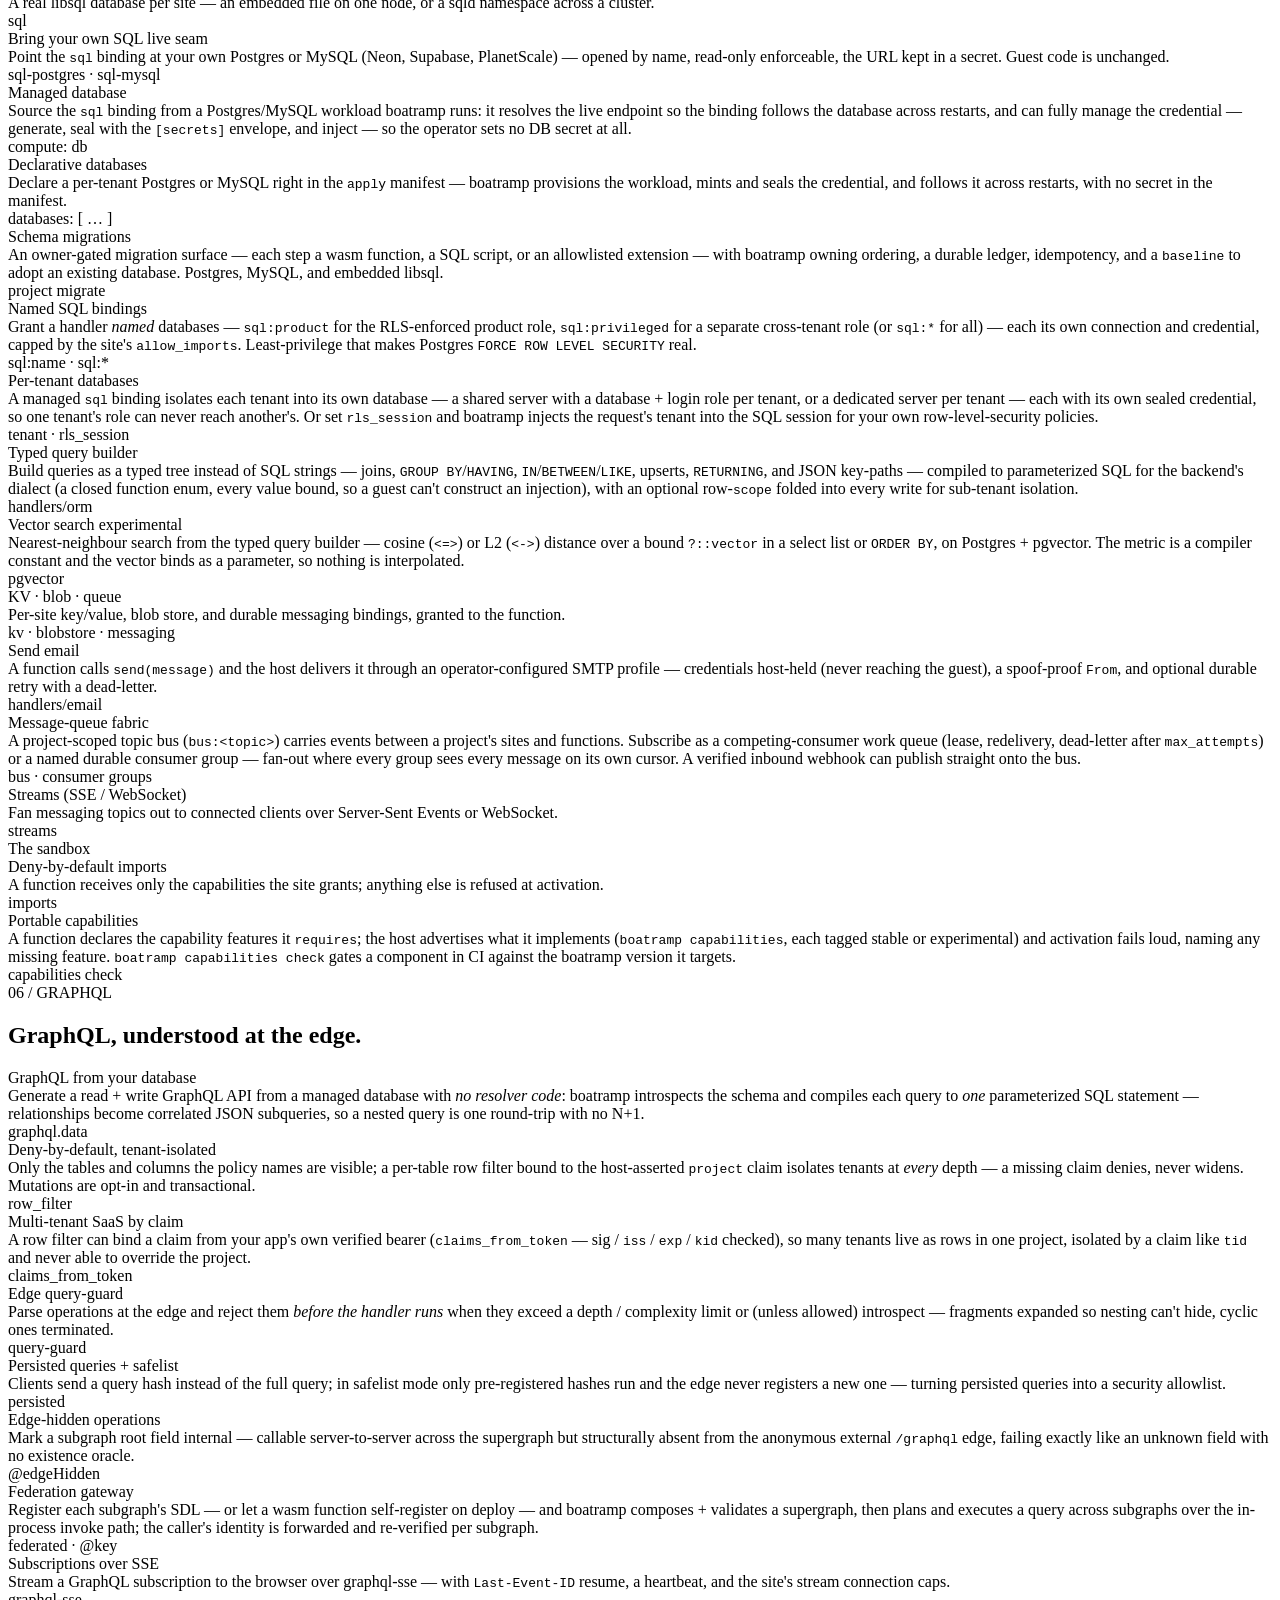
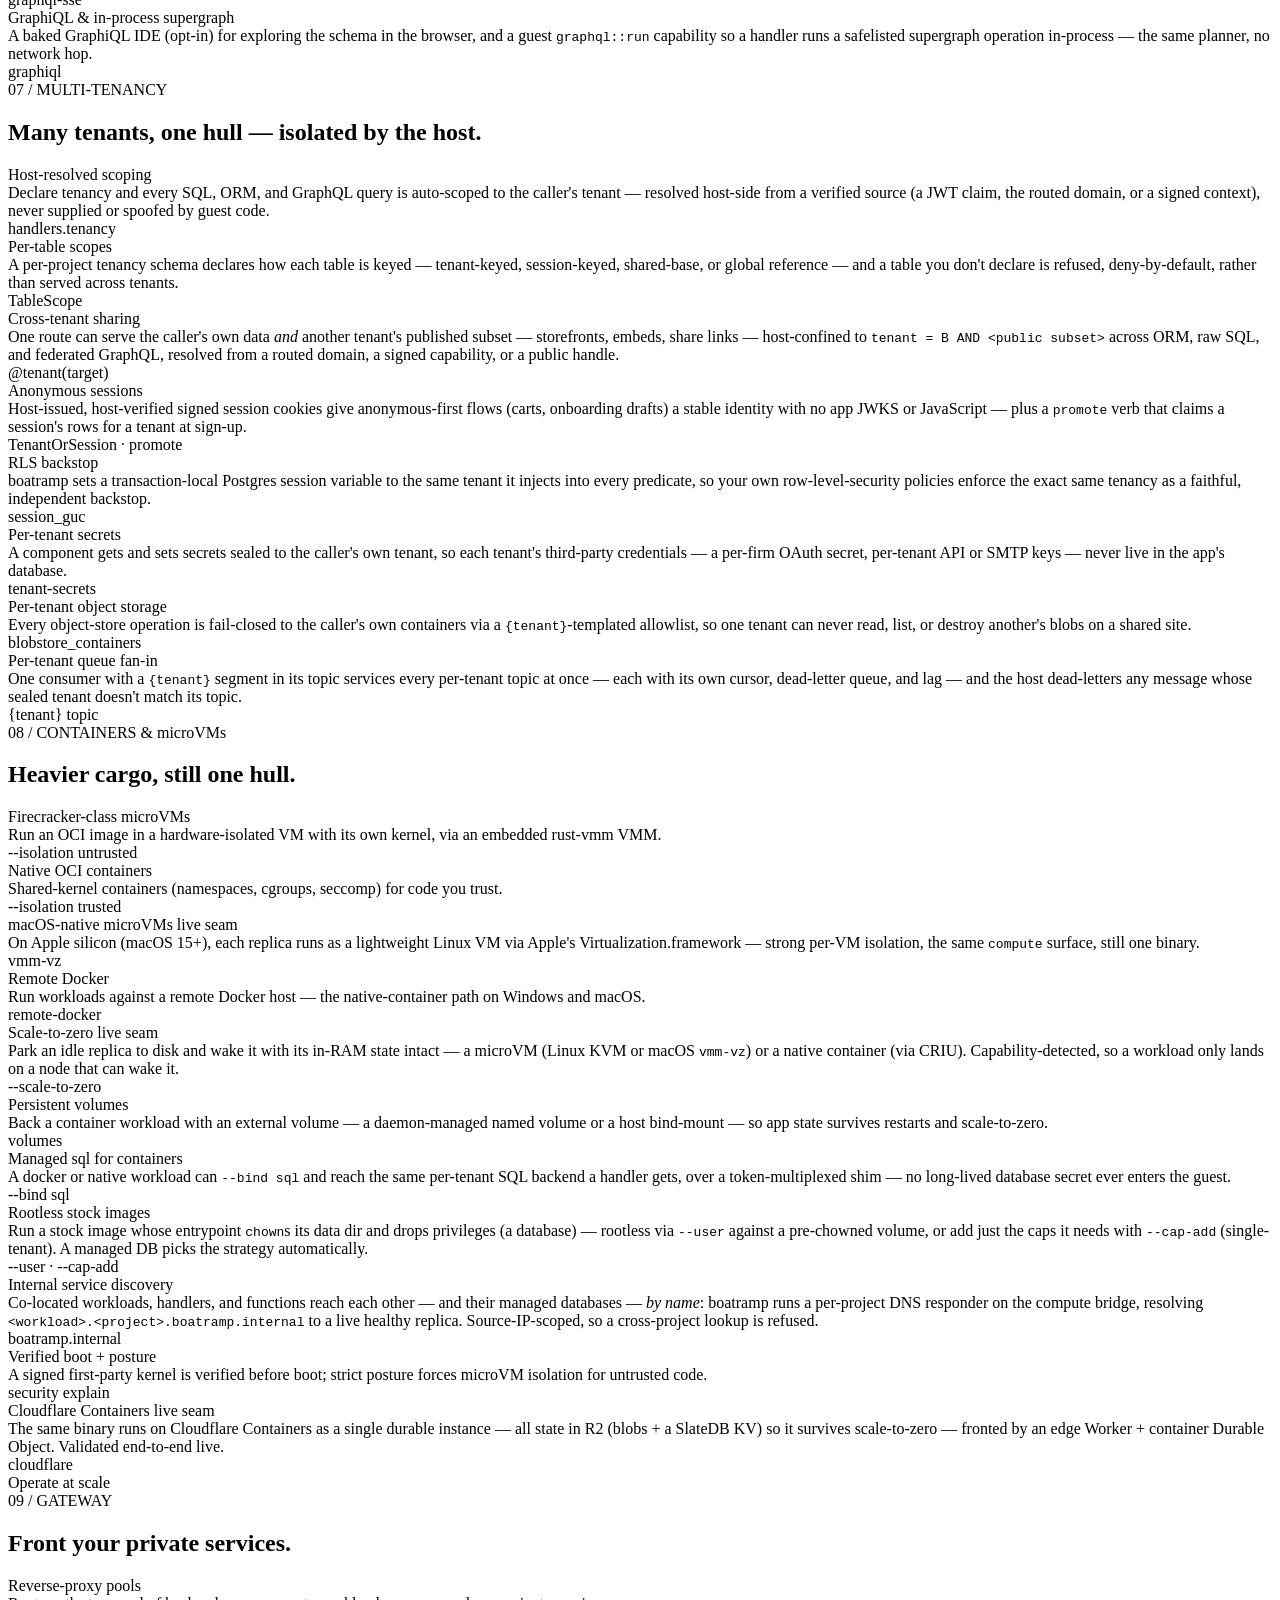
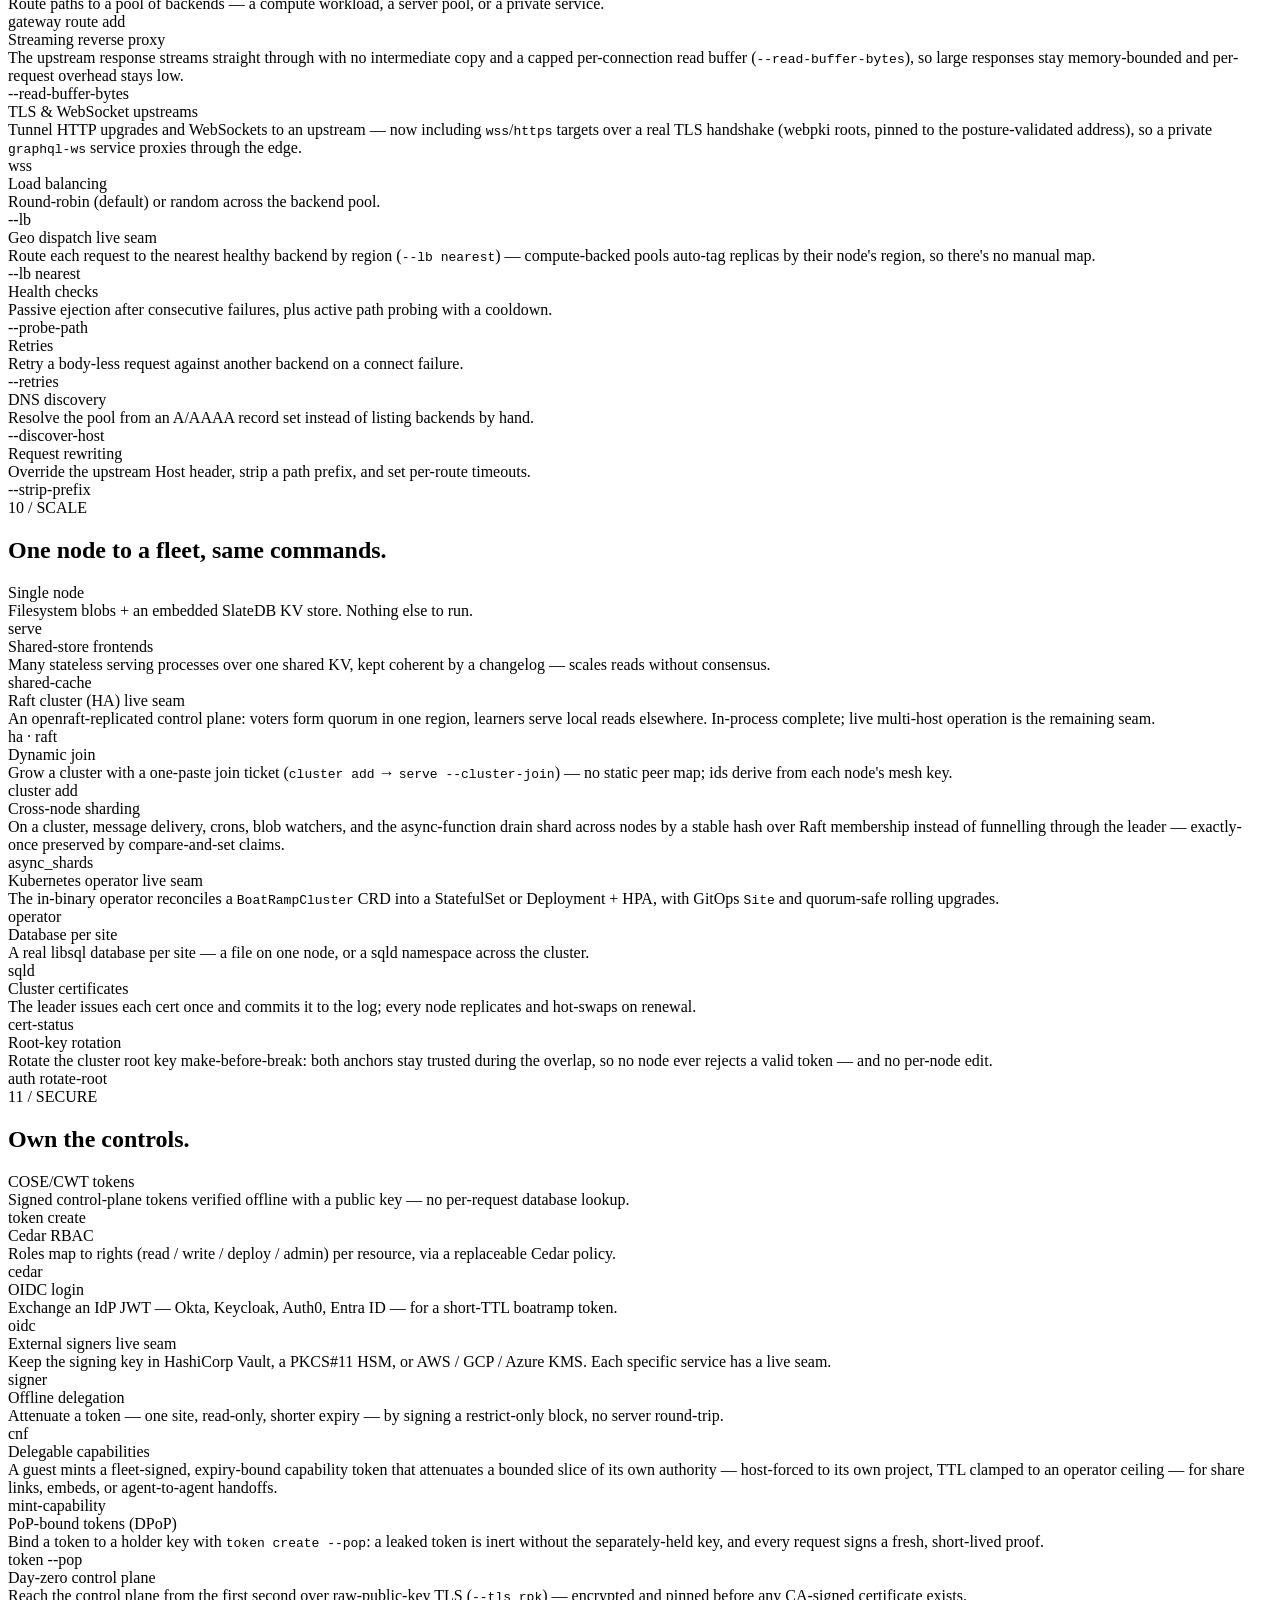
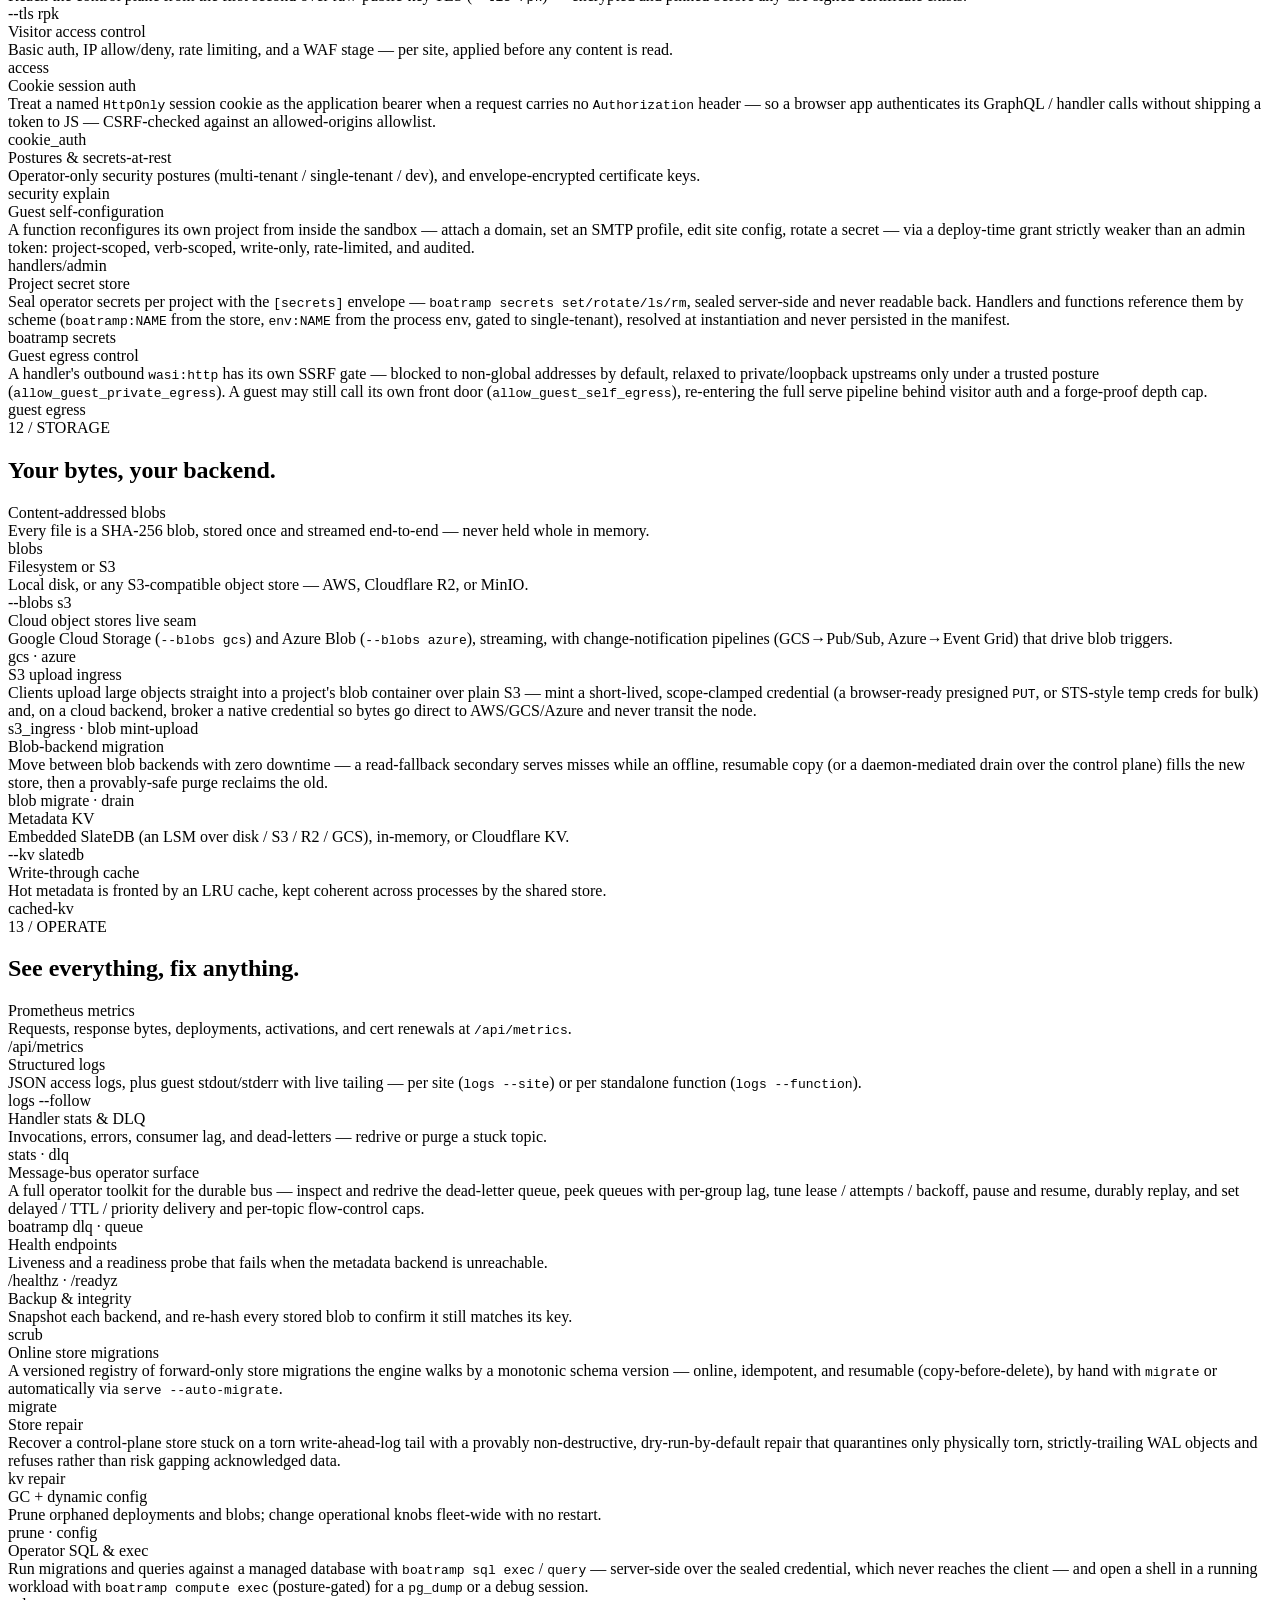
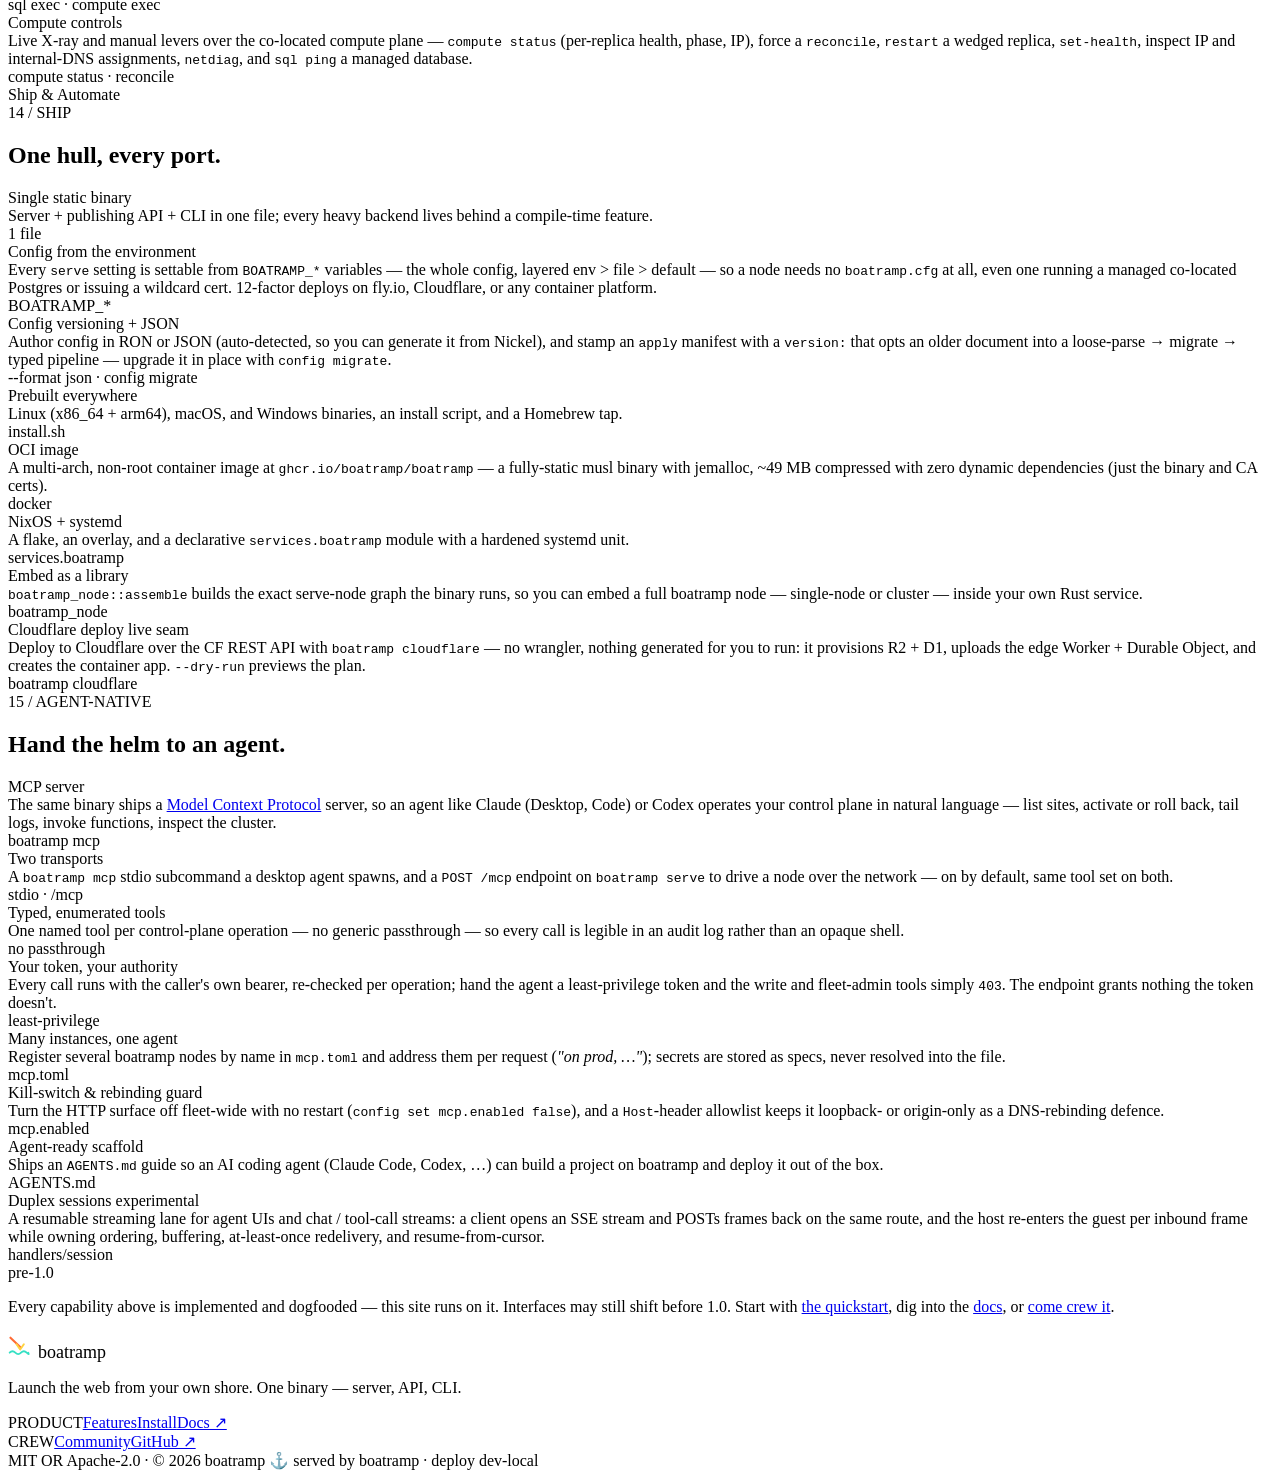
==== commit 7e78c0cd: "Sync boatramp 0.8.0 (55 releases): new Multi-tenancy group + 13 capabilities (uploads, managed DBs, " ====
--- a/site/features.html
+++ b/site/features.html
@@ -62,7 +62,7 @@
     <div class="feat-toc-bar" data-feat-toc-bar>
       <nav class="feat-toc wrap" aria-label="Feature groups" data-feat-toc>
         <div class="feat-toc__fam"><span class="feat-toc__label mono">Publish &amp; Serve</span><a href="#publish">Publish</a><a href="#projects">Projects</a><a href="#serve">Serve</a><a href="#tls">Domains &amp; TLS</a></div>
-        <div class="feat-toc__fam"><span class="feat-toc__label mono">Compute &amp; Data</span><a href="#compute">Functions</a><a href="#graphql">GraphQL</a><a href="#containers">Containers</a></div>
+        <div class="feat-toc__fam"><span class="feat-toc__label mono">Compute &amp; Data</span><a href="#compute">Functions</a><a href="#graphql">GraphQL</a><a href="#tenancy">Multi-tenancy</a><a href="#containers">Containers</a></div>
         <div class="feat-toc__fam"><span class="feat-toc__label mono">Operate at scale</span><a href="#gateway">Gateway</a><a href="#scale">Scale</a><a href="#secure">Secure</a><a href="#storage">Storage</a><a href="#operate">Operate</a></div>
         <div class="feat-toc__fam"><span class="feat-toc__label mono">Ship &amp; Automate</span><a href="#ship">Ship</a><a href="#agent">Agent-native</a></div>
       </nav>
@@ -149,11 +149,14 @@
         <div class="feat__row"><div class="feat__cell feat__name">Per-site SQL</div><div class="feat__cell feat__desc">A real libsql database per site — an embedded file on one node, or a sqld namespace across a cluster.</div><div class="feat__cell feat__tag">sql</div></div>
         <div class="feat__row"><div class="feat__cell feat__name">Bring your own SQL <span class="chip chip--seam">live seam</span></div><div class="feat__cell feat__desc">Point the <code>sql</code> binding at your own Postgres or MySQL (Neon, Supabase, PlanetScale) — opened by name, read-only enforceable, the URL kept in a secret. Guest code is unchanged.</div><div class="feat__cell feat__tag">sql-postgres · sql-mysql</div></div>
         <div class="feat__row"><div class="feat__cell feat__name">Managed database</div><div class="feat__cell feat__desc">Source the <code>sql</code> binding from a Postgres/MySQL workload boatramp runs: it resolves the live endpoint so the binding follows the database across restarts, and can fully manage the credential — generate, seal with the <code>[secrets]</code> envelope, and inject — so the operator sets no DB secret at all.</div><div class="feat__cell feat__tag">compute: db</div></div>
+        <div class="feat__row"><div class="feat__cell feat__name">Declarative databases</div><div class="feat__cell feat__desc">Declare a per-tenant Postgres or MySQL right in the <code>apply</code> manifest — boatramp provisions the workload, mints and seals the credential, and follows it across restarts, with no secret in the manifest.</div><div class="feat__cell feat__tag">databases: [ … ]</div></div>
+        <div class="feat__row"><div class="feat__cell feat__name">Schema migrations</div><div class="feat__cell feat__desc">An owner-gated migration surface — each step a wasm function, a SQL script, or an allowlisted extension — with boatramp owning ordering, a durable ledger, idempotency, and a <code>baseline</code> to adopt an existing database. Postgres, MySQL, and embedded libsql.</div><div class="feat__cell feat__tag">project migrate</div></div>
         <div class="feat__row"><div class="feat__cell feat__name">Named SQL bindings</div><div class="feat__cell feat__desc">Grant a handler <em>named</em> databases — <code>sql:product</code> for the RLS-enforced product role, <code>sql:privileged</code> for a separate cross-tenant role (or <code>sql:*</code> for all) — each its own connection and credential, capped by the site's <code>allow_imports</code>. Least-privilege that makes Postgres <code>FORCE ROW LEVEL SECURITY</code> real.</div><div class="feat__cell feat__tag">sql:name · sql:*</div></div>
         <div class="feat__row"><div class="feat__cell feat__name">Per-tenant databases</div><div class="feat__cell feat__desc">A managed <code>sql</code> binding isolates each tenant into its own database — a shared server with a database + login role per tenant, or a dedicated server per tenant — each with its own sealed credential, so one tenant's role can never reach another's. Or set <code>rls_session</code> and boatramp injects the request's tenant into the SQL session for your own row-level-security policies.</div><div class="feat__cell feat__tag">tenant · rls_session</div></div>
         <div class="feat__row"><div class="feat__cell feat__name">Typed query builder</div><div class="feat__cell feat__desc">Build queries as a typed tree instead of SQL strings — joins, <code>GROUP BY</code>/<code>HAVING</code>, <code>IN</code>/<code>BETWEEN</code>/<code>LIKE</code>, upserts, <code>RETURNING</code>, and JSON key-paths — compiled to parameterized SQL for the backend's dialect (a closed function enum, every value bound, so a guest can't construct an injection), with an optional row-<code>scope</code> folded into every write for sub-tenant isolation.</div><div class="feat__cell feat__tag">handlers/orm</div></div>
         <div class="feat__row"><div class="feat__cell feat__name">Vector search <span class="chip chip--wip">experimental</span></div><div class="feat__cell feat__desc">Nearest-neighbour search from the typed query builder — cosine (<code>&lt;=&gt;</code>) or L2 (<code>&lt;-&gt;</code>) distance over a bound <code>?::vector</code> in a select list or <code>ORDER BY</code>, on Postgres + pgvector. The metric is a compiler constant and the vector binds as a parameter, so nothing is interpolated.</div><div class="feat__cell feat__tag">pgvector</div></div>
         <div class="feat__row"><div class="feat__cell feat__name">KV · blob · queue</div><div class="feat__cell feat__desc">Per-site key/value, blob store, and durable messaging bindings, granted to the function.</div><div class="feat__cell feat__tag">kv · blobstore · messaging</div></div>
+        <div class="feat__row"><div class="feat__cell feat__name">Send email</div><div class="feat__cell feat__desc">A function calls <code>send(message)</code> and the host delivers it through an operator-configured SMTP profile — credentials host-held (never reaching the guest), a spoof-proof <code>From</code>, and optional durable retry with a dead-letter.</div><div class="feat__cell feat__tag">handlers/email</div></div>
         <div class="feat__row"><div class="feat__cell feat__name">Message-queue fabric</div><div class="feat__cell feat__desc">A project-scoped topic bus (<code>bus:&lt;topic&gt;</code>) carries events between a project's sites and functions. Subscribe as a competing-consumer work queue (lease, redelivery, dead-letter after <code>max_attempts</code>) or a named durable consumer group — fan-out where every group sees every message on its own cursor. A verified inbound webhook can publish straight onto the bus.</div><div class="feat__cell feat__tag">bus · consumer groups</div></div>
         <div class="feat__row"><div class="feat__cell feat__name">Streams (SSE / WebSocket)</div><div class="feat__cell feat__desc">Fan messaging topics out to connected clients over Server-Sent Events or WebSocket.</div><div class="feat__cell feat__tag">streams</div></div>
         <div class="feat__subhead">The sandbox</div>
@@ -171,15 +174,31 @@
         <div class="feat__row"><div class="feat__cell feat__name">Multi-tenant SaaS by claim</div><div class="feat__cell feat__desc">A row filter can bind a claim from your app's own verified bearer (<code>claims_from_token</code> — sig / <code>iss</code> / <code>exp</code> / <code>kid</code> checked), so many tenants live as rows in one project, isolated by a claim like <code>tid</code> and never able to override the project.</div><div class="feat__cell feat__tag">claims_from_token</div></div>
         <div class="feat__row"><div class="feat__cell feat__name">Edge query-guard</div><div class="feat__cell feat__desc">Parse operations at the edge and reject them <em>before the handler runs</em> when they exceed a depth / complexity limit or (unless allowed) introspect — fragments expanded so nesting can't hide, cyclic ones terminated.</div><div class="feat__cell feat__tag">query-guard</div></div>
         <div class="feat__row"><div class="feat__cell feat__name">Persisted queries + safelist</div><div class="feat__cell feat__desc">Clients send a query hash instead of the full query; in safelist mode only pre-registered hashes run and the edge never registers a new one — turning persisted queries into a security allowlist.</div><div class="feat__cell feat__tag">persisted</div></div>
+        <div class="feat__row"><div class="feat__cell feat__name">Edge-hidden operations</div><div class="feat__cell feat__desc">Mark a subgraph root field internal — callable server-to-server across the supergraph but structurally absent from the anonymous external <code>/graphql</code> edge, failing exactly like an unknown field with no existence oracle.</div><div class="feat__cell feat__tag">@edgeHidden</div></div>
         <div class="feat__row"><div class="feat__cell feat__name">Federation gateway</div><div class="feat__cell feat__desc">Register each subgraph's SDL — or let a wasm function self-register on deploy — and boatramp composes + validates a supergraph, then plans and executes a query across subgraphs over the in-process invoke path; the caller's identity is forwarded and re-verified per subgraph.</div><div class="feat__cell feat__tag">federated · @key</div></div>
         <div class="feat__row"><div class="feat__cell feat__name">Subscriptions over SSE</div><div class="feat__cell feat__desc">Stream a GraphQL subscription to the browser over graphql-sse — with <code>Last-Event-ID</code> resume, a heartbeat, and the site's stream connection caps.</div><div class="feat__cell feat__tag">graphql-sse</div></div>
         <div class="feat__row"><div class="feat__cell feat__name">GraphiQL &amp; in-process supergraph</div><div class="feat__cell feat__desc">A baked GraphiQL IDE (opt-in) for exploring the schema in the browser, and a guest <code>graphql::run</code> capability so a handler runs a safelisted supergraph operation in-process — the same planner, no network hop.</div><div class="feat__cell feat__tag">graphiql</div></div>
       </div></div>
     </section>
 
-    <!-- 07 CONTAINERS & microVMs -->
+    <!-- 07 MULTI-TENANCY -->
+    <section class="feat-group wrap" id="tenancy">
+      <div class="module__head"><span class="eyebrow-mono">07 / MULTI-TENANCY</span><h2>Many tenants, one hull — isolated by the host.</h2></div>
+      <div class="feat-wrap"><div class="feat">
+        <div class="feat__row"><div class="feat__cell feat__name">Host-resolved scoping</div><div class="feat__cell feat__desc">Declare tenancy and every SQL, ORM, and GraphQL query is auto-scoped to the caller's tenant — resolved host-side from a verified source (a JWT claim, the routed domain, or a signed context), never supplied or spoofed by guest code.</div><div class="feat__cell feat__tag">handlers.tenancy</div></div>
+        <div class="feat__row"><div class="feat__cell feat__name">Per-table scopes</div><div class="feat__cell feat__desc">A per-project tenancy schema declares how each table is keyed — tenant-keyed, session-keyed, shared-base, or global reference — and a table you don't declare is refused, deny-by-default, rather than served across tenants.</div><div class="feat__cell feat__tag">TableScope</div></div>
+        <div class="feat__row"><div class="feat__cell feat__name">Cross-tenant sharing</div><div class="feat__cell feat__desc">One route can serve the caller's own data <em>and</em> another tenant's published subset — storefronts, embeds, share links — host-confined to <code>tenant = B AND &lt;public subset&gt;</code> across ORM, raw SQL, and federated GraphQL, resolved from a routed domain, a signed capability, or a public handle.</div><div class="feat__cell feat__tag">@tenant(target)</div></div>
+        <div class="feat__row"><div class="feat__cell feat__name">Anonymous sessions</div><div class="feat__cell feat__desc">Host-issued, host-verified signed session cookies give anonymous-first flows (carts, onboarding drafts) a stable identity with no app JWKS or JavaScript — plus a <code>promote</code> verb that claims a session's rows for a tenant at sign-up.</div><div class="feat__cell feat__tag">TenantOrSession · promote</div></div>
+        <div class="feat__row"><div class="feat__cell feat__name">RLS backstop</div><div class="feat__cell feat__desc">boatramp sets a transaction-local Postgres session variable to the same tenant it injects into every predicate, so your own row-level-security policies enforce the exact same tenancy as a faithful, independent backstop.</div><div class="feat__cell feat__tag">session_guc</div></div>
+        <div class="feat__row"><div class="feat__cell feat__name">Per-tenant secrets</div><div class="feat__cell feat__desc">A component gets and sets secrets sealed to the caller's own tenant, so each tenant's third-party credentials — a per-firm OAuth secret, per-tenant API or SMTP keys — never live in the app's database.</div><div class="feat__cell feat__tag">tenant-secrets</div></div>
+        <div class="feat__row"><div class="feat__cell feat__name">Per-tenant object storage</div><div class="feat__cell feat__desc">Every object-store operation is fail-closed to the caller's own containers via a <code>{tenant}</code>-templated allowlist, so one tenant can never read, list, or destroy another's blobs on a shared site.</div><div class="feat__cell feat__tag">blobstore_containers</div></div>
+        <div class="feat__row"><div class="feat__cell feat__name">Per-tenant queue fan-in</div><div class="feat__cell feat__desc">One consumer with a <code>{tenant}</code> segment in its topic services every per-tenant topic at once — each with its own cursor, dead-letter queue, and lag — and the host dead-letters any message whose sealed tenant doesn't match its topic.</div><div class="feat__cell feat__tag">{tenant} topic</div></div>
+      </div></div>
+    </section>
+
+    <!-- 08 CONTAINERS & microVMs -->
     <section class="feat-group wrap" id="containers">
-      <div class="module__head"><span class="eyebrow-mono">07 / CONTAINERS &amp; microVMs</span><h2>Heavier cargo, still one hull.</h2></div>
+      <div class="module__head"><span class="eyebrow-mono">08 / CONTAINERS &amp; microVMs</span><h2>Heavier cargo, still one hull.</h2></div>
       <div class="feat-wrap"><div class="feat">
         <div class="feat__row"><div class="feat__cell feat__name">Firecracker-class microVMs</div><div class="feat__cell feat__desc">Run an OCI image in a hardware-isolated VM with its own kernel, via an embedded rust-vmm VMM.</div><div class="feat__cell feat__tag">--isolation untrusted</div></div>
         <div class="feat__row"><div class="feat__cell feat__name">Native OCI containers</div><div class="feat__cell feat__desc">Shared-kernel containers (namespaces, cgroups, seccomp) for code you trust.</div><div class="feat__cell feat__tag">--isolation trusted</div></div>
@@ -197,9 +216,9 @@
 
     <div class="feat-family wrap"><span class="feat-family__label mono">Operate at scale</span></div>
 
-    <!-- 08 GATEWAY -->
+    <!-- 09 GATEWAY -->
     <section class="feat-group wrap" id="gateway">
-      <div class="module__head"><span class="eyebrow-mono">08 / GATEWAY</span><h2>Front your private services.</h2></div>
+      <div class="module__head"><span class="eyebrow-mono">09 / GATEWAY</span><h2>Front your private services.</h2></div>
       <div class="feat-wrap"><div class="feat">
         <div class="feat__row"><div class="feat__cell feat__name">Reverse-proxy pools</div><div class="feat__cell feat__desc">Route paths to a pool of backends — a compute workload, a server pool, or a private service.</div><div class="feat__cell feat__tag">gateway route add</div></div>
         <div class="feat__row"><div class="feat__cell feat__name">Streaming reverse proxy</div><div class="feat__cell feat__desc">The upstream response streams straight through with no intermediate copy and a capped per-connection read buffer (<code>--read-buffer-bytes</code>), so large responses stay memory-bounded and per-request overhead stays low.</div><div class="feat__cell feat__tag">--read-buffer-bytes</div></div>
@@ -213,14 +232,15 @@
       </div></div>
     </section>
 
-    <!-- 09 SCALE -->
+    <!-- 10 SCALE -->
     <section class="feat-group wrap" id="scale">
-      <div class="module__head"><span class="eyebrow-mono">09 / SCALE</span><h2>One node to a fleet, same commands.</h2></div>
+      <div class="module__head"><span class="eyebrow-mono">10 / SCALE</span><h2>One node to a fleet, same commands.</h2></div>
       <div class="feat-wrap"><div class="feat">
         <div class="feat__row"><div class="feat__cell feat__name">Single node</div><div class="feat__cell feat__desc">Filesystem blobs + an embedded SlateDB KV store. Nothing else to run.</div><div class="feat__cell feat__tag">serve</div></div>
         <div class="feat__row"><div class="feat__cell feat__name">Shared-store frontends</div><div class="feat__cell feat__desc">Many stateless serving processes over one shared KV, kept coherent by a changelog — scales reads without consensus.</div><div class="feat__cell feat__tag">shared-cache</div></div>
         <div class="feat__row"><div class="feat__cell feat__name">Raft cluster (HA) <span class="chip chip--seam">live seam</span></div><div class="feat__cell feat__desc">An openraft-replicated control plane: voters form quorum in one region, learners serve local reads elsewhere. In-process complete; live multi-host operation is the remaining seam.</div><div class="feat__cell feat__tag">ha · raft</div></div>
         <div class="feat__row"><div class="feat__cell feat__name">Dynamic join</div><div class="feat__cell feat__desc">Grow a cluster with a one-paste join ticket (<code>cluster add</code> → <code>serve --cluster-join</code>) — no static peer map; ids derive from each node's mesh key.</div><div class="feat__cell feat__tag">cluster add</div></div>
+        <div class="feat__row"><div class="feat__cell feat__name">Cross-node sharding</div><div class="feat__cell feat__desc">On a cluster, message delivery, crons, blob watchers, and the async-function drain shard across nodes by a stable hash over Raft membership instead of funnelling through the leader — exactly-once preserved by compare-and-set claims.</div><div class="feat__cell feat__tag">async_shards</div></div>
         <div class="feat__row"><div class="feat__cell feat__name">Kubernetes operator <span class="chip chip--seam">live seam</span></div><div class="feat__cell feat__desc">The in-binary operator reconciles a <code>BoatRampCluster</code> CRD into a StatefulSet or Deployment + HPA, with GitOps <code>Site</code> and quorum-safe rolling upgrades.</div><div class="feat__cell feat__tag">operator</div></div>
         <div class="feat__row"><div class="feat__cell feat__name">Database per site</div><div class="feat__cell feat__desc">A real libsql database per site — a file on one node, or a sqld namespace across the cluster.</div><div class="feat__cell feat__tag">sqld</div></div>
         <div class="feat__row"><div class="feat__cell feat__name">Cluster certificates</div><div class="feat__cell feat__desc">The leader issues each cert once and commits it to the log; every node replicates and hot-swaps on renewal.</div><div class="feat__cell feat__tag">cert-status</div></div>
@@ -228,47 +248,53 @@
       </div></div>
     </section>
 
-    <!-- 10 SECURE -->
+    <!-- 11 SECURE -->
     <section class="feat-group wrap" id="secure">
-      <div class="module__head"><span class="eyebrow-mono">10 / SECURE</span><h2>Own the controls.</h2></div>
+      <div class="module__head"><span class="eyebrow-mono">11 / SECURE</span><h2>Own the controls.</h2></div>
       <div class="feat-wrap"><div class="feat">
         <div class="feat__row"><div class="feat__cell feat__name">COSE/CWT tokens</div><div class="feat__cell feat__desc">Signed control-plane tokens verified offline with a public key — no per-request database lookup.</div><div class="feat__cell feat__tag">token create</div></div>
         <div class="feat__row"><div class="feat__cell feat__name">Cedar RBAC</div><div class="feat__cell feat__desc">Roles map to rights (read / write / deploy / admin) per resource, via a replaceable Cedar policy.</div><div class="feat__cell feat__tag">cedar</div></div>
         <div class="feat__row"><div class="feat__cell feat__name">OIDC login</div><div class="feat__cell feat__desc">Exchange an IdP JWT — Okta, Keycloak, Auth0, Entra ID — for a short-TTL boatramp token.</div><div class="feat__cell feat__tag">oidc</div></div>
         <div class="feat__row"><div class="feat__cell feat__name">External signers <span class="chip chip--seam">live seam</span></div><div class="feat__cell feat__desc">Keep the signing key in HashiCorp Vault, a PKCS#11 HSM, or AWS / GCP / Azure KMS. Each specific service has a live seam.</div><div class="feat__cell feat__tag">signer</div></div>
         <div class="feat__row"><div class="feat__cell feat__name">Offline delegation</div><div class="feat__cell feat__desc">Attenuate a token — one site, read-only, shorter expiry — by signing a restrict-only block, no server round-trip.</div><div class="feat__cell feat__tag">cnf</div></div>
+        <div class="feat__row"><div class="feat__cell feat__name">Delegable capabilities</div><div class="feat__cell feat__desc">A guest mints a fleet-signed, expiry-bound capability token that attenuates a bounded slice of its own authority — host-forced to its own project, TTL clamped to an operator ceiling — for share links, embeds, or agent-to-agent handoffs.</div><div class="feat__cell feat__tag">mint-capability</div></div>
         <div class="feat__row"><div class="feat__cell feat__name">PoP-bound tokens (DPoP)</div><div class="feat__cell feat__desc">Bind a token to a holder key with <code>token create --pop</code>: a leaked token is inert without the separately-held key, and every request signs a fresh, short-lived proof.</div><div class="feat__cell feat__tag">token --pop</div></div>
         <div class="feat__row"><div class="feat__cell feat__name">Day-zero control plane</div><div class="feat__cell feat__desc">Reach the control plane from the first second over raw-public-key TLS (<code>--tls rpk</code>) — encrypted and pinned before any CA-signed certificate exists.</div><div class="feat__cell feat__tag">--tls rpk</div></div>
         <div class="feat__row"><div class="feat__cell feat__name">Visitor access control</div><div class="feat__cell feat__desc">Basic auth, IP allow/deny, rate limiting, and a WAF stage — per site, applied before any content is read.</div><div class="feat__cell feat__tag">access</div></div>
         <div class="feat__row"><div class="feat__cell feat__name">Cookie session auth</div><div class="feat__cell feat__desc">Treat a named <code>HttpOnly</code> session cookie as the application bearer when a request carries no <code>Authorization</code> header — so a browser app authenticates its GraphQL / handler calls without shipping a token to JS — CSRF-checked against an allowed-origins allowlist.</div><div class="feat__cell feat__tag">cookie_auth</div></div>
         <div class="feat__row"><div class="feat__cell feat__name">Postures &amp; secrets-at-rest</div><div class="feat__cell feat__desc">Operator-only security postures (multi-tenant / single-tenant / dev), and envelope-encrypted certificate keys.</div><div class="feat__cell feat__tag">security explain</div></div>
+        <div class="feat__row"><div class="feat__cell feat__name">Guest self-configuration</div><div class="feat__cell feat__desc">A function reconfigures its own project from inside the sandbox — attach a domain, set an SMTP profile, edit site config, rotate a secret — via a deploy-time grant strictly weaker than an admin token: project-scoped, verb-scoped, write-only, rate-limited, and audited.</div><div class="feat__cell feat__tag">handlers/admin</div></div>
         <div class="feat__row"><div class="feat__cell feat__name">Project secret store</div><div class="feat__cell feat__desc">Seal operator secrets per project with the <code>[secrets]</code> envelope — <code>boatramp secrets set/rotate/ls/rm</code>, sealed server-side and never readable back. Handlers and functions reference them by scheme (<code>boatramp:NAME</code> from the store, <code>env:NAME</code> from the process env, gated to single-tenant), resolved at instantiation and never persisted in the manifest.</div><div class="feat__cell feat__tag">boatramp secrets</div></div>
         <div class="feat__row"><div class="feat__cell feat__name">Guest egress control</div><div class="feat__cell feat__desc">A handler's outbound <code>wasi:http</code> has its own SSRF gate — blocked to non-global addresses by default, relaxed to private/loopback upstreams only under a trusted posture (<code>allow_guest_private_egress</code>). A guest may still call its own front door (<code>allow_guest_self_egress</code>), re-entering the full serve pipeline behind visitor auth and a forge-proof depth cap.</div><div class="feat__cell feat__tag">guest egress</div></div>
       </div></div>
     </section>
 
-    <!-- 11 STORAGE -->
+    <!-- 12 STORAGE -->
     <section class="feat-group wrap" id="storage">
-      <div class="module__head"><span class="eyebrow-mono">11 / STORAGE</span><h2>Your bytes, your backend.</h2></div>
+      <div class="module__head"><span class="eyebrow-mono">12 / STORAGE</span><h2>Your bytes, your backend.</h2></div>
       <div class="feat-wrap"><div class="feat">
         <div class="feat__row"><div class="feat__cell feat__name">Content-addressed blobs</div><div class="feat__cell feat__desc">Every file is a SHA-256 blob, stored once and streamed end-to-end — never held whole in memory.</div><div class="feat__cell feat__tag">blobs</div></div>
         <div class="feat__row"><div class="feat__cell feat__name">Filesystem or S3</div><div class="feat__cell feat__desc">Local disk, or any S3-compatible object store — AWS, Cloudflare R2, or MinIO.</div><div class="feat__cell feat__tag">--blobs s3</div></div>
         <div class="feat__row"><div class="feat__cell feat__name">Cloud object stores <span class="chip chip--seam">live seam</span></div><div class="feat__cell feat__desc">Google Cloud Storage (<code>--blobs gcs</code>) and Azure Blob (<code>--blobs azure</code>), streaming, with change-notification pipelines (GCS→Pub/Sub, Azure→Event Grid) that drive blob triggers.</div><div class="feat__cell feat__tag">gcs · azure</div></div>
+        <div class="feat__row"><div class="feat__cell feat__name">S3 upload ingress</div><div class="feat__cell feat__desc">Clients upload large objects straight into a project's blob container over plain S3 — mint a short-lived, scope-clamped credential (a browser-ready presigned <code>PUT</code>, or STS-style temp creds for bulk) and, on a cloud backend, broker a native credential so bytes go direct to AWS/GCS/Azure and never transit the node.</div><div class="feat__cell feat__tag">s3_ingress · blob mint-upload</div></div>
+        <div class="feat__row"><div class="feat__cell feat__name">Blob-backend migration</div><div class="feat__cell feat__desc">Move between blob backends with zero downtime — a read-fallback secondary serves misses while an offline, resumable copy (or a daemon-mediated drain over the control plane) fills the new store, then a provably-safe purge reclaims the old.</div><div class="feat__cell feat__tag">blob migrate · drain</div></div>
         <div class="feat__row"><div class="feat__cell feat__name">Metadata KV</div><div class="feat__cell feat__desc">Embedded SlateDB (an LSM over disk / S3 / R2 / GCS), in-memory, or Cloudflare KV.</div><div class="feat__cell feat__tag">--kv slatedb</div></div>
         <div class="feat__row"><div class="feat__cell feat__name">Write-through cache</div><div class="feat__cell feat__desc">Hot metadata is fronted by an LRU cache, kept coherent across processes by the shared store.</div><div class="feat__cell feat__tag">cached-kv</div></div>
       </div></div>
     </section>
 
-    <!-- 12 OPERATE -->
+    <!-- 13 OPERATE -->
     <section class="feat-group wrap" id="operate">
-      <div class="module__head"><span class="eyebrow-mono">12 / OPERATE</span><h2>See everything, fix anything.</h2></div>
+      <div class="module__head"><span class="eyebrow-mono">13 / OPERATE</span><h2>See everything, fix anything.</h2></div>
       <div class="feat-wrap"><div class="feat">
         <div class="feat__row"><div class="feat__cell feat__name">Prometheus metrics</div><div class="feat__cell feat__desc">Requests, response bytes, deployments, activations, and cert renewals at <code>/api/metrics</code>.</div><div class="feat__cell feat__tag">/api/metrics</div></div>
         <div class="feat__row"><div class="feat__cell feat__name">Structured logs</div><div class="feat__cell feat__desc">JSON access logs, plus guest stdout/stderr with live tailing — per site (<code>logs --site</code>) or per standalone function (<code>logs --function</code>).</div><div class="feat__cell feat__tag">logs --follow</div></div>
         <div class="feat__row"><div class="feat__cell feat__name">Handler stats &amp; DLQ</div><div class="feat__cell feat__desc">Invocations, errors, consumer lag, and dead-letters — redrive or purge a stuck topic.</div><div class="feat__cell feat__tag">stats · dlq</div></div>
+        <div class="feat__row"><div class="feat__cell feat__name">Message-bus operator surface</div><div class="feat__cell feat__desc">A full operator toolkit for the durable bus — inspect and redrive the dead-letter queue, peek queues with per-group lag, tune lease / attempts / backoff, pause and resume, durably replay, and set delayed / TTL / priority delivery and per-topic flow-control caps.</div><div class="feat__cell feat__tag">boatramp dlq · queue</div></div>
         <div class="feat__row"><div class="feat__cell feat__name">Health endpoints</div><div class="feat__cell feat__desc">Liveness and a readiness probe that fails when the metadata backend is unreachable.</div><div class="feat__cell feat__tag">/healthz · /readyz</div></div>
         <div class="feat__row"><div class="feat__cell feat__name">Backup &amp; integrity</div><div class="feat__cell feat__desc">Snapshot each backend, and re-hash every stored blob to confirm it still matches its key.</div><div class="feat__cell feat__tag">scrub</div></div>
         <div class="feat__row"><div class="feat__cell feat__name">Online store migrations</div><div class="feat__cell feat__desc">A versioned registry of forward-only store migrations the engine walks by a monotonic schema version — online, idempotent, and resumable (copy-before-delete), by hand with <code>migrate</code> or automatically via <code>serve --auto-migrate</code>.</div><div class="feat__cell feat__tag">migrate</div></div>
+        <div class="feat__row"><div class="feat__cell feat__name">Store repair</div><div class="feat__cell feat__desc">Recover a control-plane store stuck on a torn write-ahead-log tail with a provably non-destructive, dry-run-by-default repair that quarantines only physically torn, strictly-trailing WAL objects and refuses rather than risk gapping acknowledged data.</div><div class="feat__cell feat__tag">kv repair</div></div>
         <div class="feat__row"><div class="feat__cell feat__name">GC + dynamic config</div><div class="feat__cell feat__desc">Prune orphaned deployments and blobs; change operational knobs fleet-wide with no restart.</div><div class="feat__cell feat__tag">prune · config</div></div>
         <div class="feat__row"><div class="feat__cell feat__name">Operator SQL &amp; exec</div><div class="feat__cell feat__desc">Run migrations and queries against a managed database with <code>boatramp sql exec</code> / <code>query</code> — server-side over the sealed credential, which never reaches the client — and open a shell in a running workload with <code>boatramp compute exec</code> (posture-gated) for a <code>pg_dump</code> or a debug session.</div><div class="feat__cell feat__tag">sql exec · compute exec</div></div>
         <div class="feat__row"><div class="feat__cell feat__name">Compute controls</div><div class="feat__cell feat__desc">Live X-ray and manual levers over the co-located compute plane — <code>compute status</code> (per-replica health, phase, IP), force a <code>reconcile</code>, <code>restart</code> a wedged replica, <code>set-health</code>, inspect IP and internal-DNS assignments, <code>netdiag</code>, and <code>sql ping</code> a managed database.</div><div class="feat__cell feat__tag">compute status · reconcile</div></div>
@@ -277,12 +303,13 @@
 
     <div class="feat-family wrap"><span class="feat-family__label mono">Ship &amp; Automate</span></div>
 
-    <!-- 13 SHIP -->
+    <!-- 14 SHIP -->
     <section class="feat-group wrap" id="ship">
-      <div class="module__head"><span class="eyebrow-mono">13 / SHIP</span><h2>One hull, every port.</h2></div>
+      <div class="module__head"><span class="eyebrow-mono">14 / SHIP</span><h2>One hull, every port.</h2></div>
       <div class="feat-wrap"><div class="feat">
         <div class="feat__row"><div class="feat__cell feat__name">Single static binary</div><div class="feat__cell feat__desc">Server + publishing API + CLI in one file; every heavy backend lives behind a compile-time feature.</div><div class="feat__cell feat__tag">1 file</div></div>
         <div class="feat__row"><div class="feat__cell feat__name">Config from the environment</div><div class="feat__cell feat__desc">Every <code>serve</code> setting is settable from <code>BOATRAMP_*</code> variables — the whole config, layered env&nbsp;&gt;&nbsp;file&nbsp;&gt;&nbsp;default — so a node needs no <code>boatramp.cfg</code> at all, even one running a managed co-located Postgres or issuing a wildcard cert. 12-factor deploys on fly.io, Cloudflare, or any container platform.</div><div class="feat__cell feat__tag">BOATRAMP_*</div></div>
+        <div class="feat__row"><div class="feat__cell feat__name">Config versioning + JSON</div><div class="feat__cell feat__desc">Author config in RON or JSON (auto-detected, so you can generate it from Nickel), and stamp an <code>apply</code> manifest with a <code>version:</code> that opts an older document into a loose-parse → migrate → typed pipeline — upgrade it in place with <code>config migrate</code>.</div><div class="feat__cell feat__tag">--format json · config migrate</div></div>
         <div class="feat__row"><div class="feat__cell feat__name">Prebuilt everywhere</div><div class="feat__cell feat__desc">Linux (x86_64 + arm64), macOS, and Windows binaries, an install script, and a Homebrew tap.</div><div class="feat__cell feat__tag">install.sh</div></div>
         <div class="feat__row"><div class="feat__cell feat__name">OCI image</div><div class="feat__cell feat__desc">A multi-arch, non-root container image at <code>ghcr.io/boatramp/boatramp</code> — a fully-static musl binary with jemalloc, ~49 MB compressed with zero dynamic dependencies (just the binary and CA certs).</div><div class="feat__cell feat__tag">docker</div></div>
         <div class="feat__row"><div class="feat__cell feat__name">NixOS + systemd</div><div class="feat__cell feat__desc">A flake, an overlay, and a declarative <code>services.boatramp</code> module with a hardened systemd unit.</div><div class="feat__cell feat__tag">services.boatramp</div></div>
@@ -291,9 +318,9 @@
       </div></div>
     </section>
 
-    <!-- 14 AGENT-NATIVE -->
+    <!-- 15 AGENT-NATIVE -->
     <section class="feat-group wrap" id="agent">
-      <div class="module__head"><span class="eyebrow-mono">14 / AGENT-NATIVE</span><h2>Hand the helm to an agent.</h2></div>
+      <div class="module__head"><span class="eyebrow-mono">15 / AGENT-NATIVE</span><h2>Hand the helm to an agent.</h2></div>
       <div class="feat-wrap"><div class="feat">
         <div class="feat__row"><div class="feat__cell feat__name">MCP server</div><div class="feat__cell feat__desc">The same binary ships a <a href="https://modelcontextprotocol.io">Model Context Protocol</a> server, so an agent like Claude (Desktop, Code) or Codex operates your control plane in natural language — list sites, activate or roll back, tail logs, invoke functions, inspect the cluster.</div><div class="feat__cell feat__tag">boatramp mcp</div></div>
         <div class="feat__row"><div class="feat__cell feat__name">Two transports</div><div class="feat__cell feat__desc">A <code>boatramp mcp</code> stdio subcommand a desktop agent spawns, and a <code>POST /mcp</code> endpoint on <code>boatramp serve</code> to drive a node over the network — on by default, same tool set on both.</div><div class="feat__cell feat__tag">stdio · /mcp</div></div>
@@ -302,6 +329,7 @@
         <div class="feat__row"><div class="feat__cell feat__name">Many instances, one agent</div><div class="feat__cell feat__desc">Register several boatramp nodes by name in <code>mcp.toml</code> and address them per request (<em>"on prod, …"</em>); secrets are stored as specs, never resolved into the file.</div><div class="feat__cell feat__tag">mcp.toml</div></div>
         <div class="feat__row"><div class="feat__cell feat__name">Kill-switch &amp; rebinding guard</div><div class="feat__cell feat__desc">Turn the HTTP surface off fleet-wide with no restart (<code>config set mcp.enabled false</code>), and a <code>Host</code>-header allowlist keeps it loopback- or origin-only as a DNS-rebinding defence.</div><div class="feat__cell feat__tag">mcp.enabled</div></div>
         <div class="feat__row"><div class="feat__cell feat__name">Agent-ready scaffold</div><div class="feat__cell feat__desc">Ships an <code>AGENTS.md</code> guide so an AI coding agent (Claude Code, Codex, …) can build a project on boatramp and deploy it out of the box.</div><div class="feat__cell feat__tag">AGENTS.md</div></div>
+        <div class="feat__row"><div class="feat__cell feat__name">Duplex sessions <span class="chip chip--wip">experimental</span></div><div class="feat__cell feat__desc">A resumable streaming lane for agent UIs and chat / tool-call streams: a client opens an SSE stream and POSTs frames back on the same route, and the host re-enters the guest per inbound frame while owning ordering, buffering, at-least-once redelivery, and resume-from-cursor.</div><div class="feat__cell feat__tag">handlers/session</div></div>
       </div></div>
     </section>
 
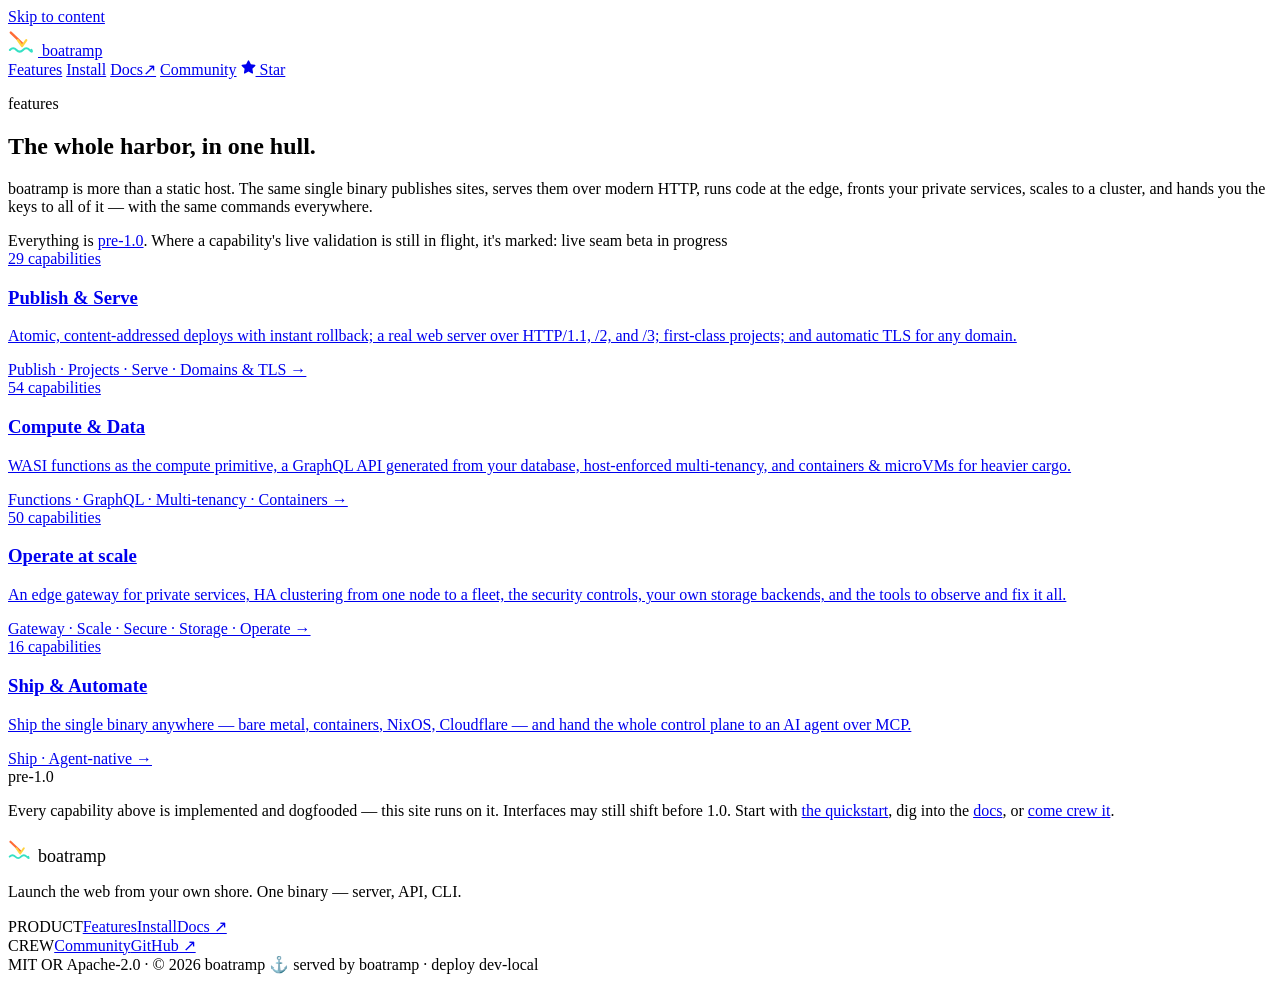
==== commit 1cc2fe52: "Split /features into 4 family pages (index + publish-serve/compute-data/operate-at-scale/ship-automa" ====
--- a/site/features.html
+++ b/site/features.html
@@ -59,281 +59,33 @@
       </div>
     </section>
 
-    <div class="feat-toc-bar" data-feat-toc-bar>
-      <nav class="feat-toc wrap" aria-label="Feature groups" data-feat-toc>
-        <div class="feat-toc__fam"><span class="feat-toc__label mono">Publish &amp; Serve</span><a href="#publish">Publish</a><a href="#projects">Projects</a><a href="#serve">Serve</a><a href="#tls">Domains &amp; TLS</a></div>
-        <div class="feat-toc__fam"><span class="feat-toc__label mono">Compute &amp; Data</span><a href="#compute">Functions</a><a href="#graphql">GraphQL</a><a href="#tenancy">Multi-tenancy</a><a href="#containers">Containers</a></div>
-        <div class="feat-toc__fam"><span class="feat-toc__label mono">Operate at scale</span><a href="#gateway">Gateway</a><a href="#scale">Scale</a><a href="#secure">Secure</a><a href="#storage">Storage</a><a href="#operate">Operate</a></div>
-        <div class="feat-toc__fam"><span class="feat-toc__label mono">Ship &amp; Automate</span><a href="#ship">Ship</a><a href="#agent">Agent-native</a></div>
-      </nav>
+
+    <div class="fam-grid wrap">
+      <a class="beyond-card fam-card" href="/features/publish-serve">
+        <div class="beyond-card__tag mono">29 capabilities</div>
+        <h3 class="beyond-card__name">Publish &amp; Serve</h3>
+        <p class="beyond-card__desc">Atomic, content-addressed deploys with instant rollback; a real web server over HTTP/1.1, /2, and /3; first-class projects; and automatic TLS for any domain.</p>
+        <span class="beyond-card__more mono">Publish · Projects · Serve · Domains &amp; TLS →</span>
+      </a>
+      <a class="beyond-card fam-card" href="/features/compute-data">
+        <div class="beyond-card__tag mono">54 capabilities</div>
+        <h3 class="beyond-card__name">Compute &amp; Data</h3>
+        <p class="beyond-card__desc">WASI functions as the compute primitive, a GraphQL API generated from your database, host-enforced multi-tenancy, and containers &amp; microVMs for heavier cargo.</p>
+        <span class="beyond-card__more mono">Functions · GraphQL · Multi-tenancy · Containers →</span>
+      </a>
+      <a class="beyond-card fam-card" href="/features/operate-at-scale">
+        <div class="beyond-card__tag mono">50 capabilities</div>
+        <h3 class="beyond-card__name">Operate at scale</h3>
+        <p class="beyond-card__desc">An edge gateway for private services, HA clustering from one node to a fleet, the security controls, your own storage backends, and the tools to observe and fix it all.</p>
+        <span class="beyond-card__more mono">Gateway · Scale · Secure · Storage · Operate →</span>
+      </a>
+      <a class="beyond-card fam-card" href="/features/ship-automate">
+        <div class="beyond-card__tag mono">16 capabilities</div>
+        <h3 class="beyond-card__name">Ship &amp; Automate</h3>
+        <p class="beyond-card__desc">Ship the single binary anywhere — bare metal, containers, NixOS, Cloudflare — and hand the whole control plane to an AI agent over MCP.</p>
+        <span class="beyond-card__more mono">Ship · Agent-native →</span>
+      </a>
     </div>
-
-    <div class="feat-family wrap"><span class="feat-family__label mono">Publish &amp; Serve</span></div>
-
-    <!-- 01 PUBLISH -->
-    <section class="feat-group wrap" id="publish">
-      <div class="module__head"><span class="eyebrow-mono">01 / PUBLISH</span><h2>Cast off, roll back, never look down.</h2></div>
-      <div class="feat-wrap"><div class="feat">
-        <div class="feat__row"><div class="feat__cell feat__name">Atomic deploys</div><div class="feat__cell feat__desc">Every publish is an immutable, content-addressed deployment; going live is one atomic pointer flip — readers never see a half-written mix.</div><div class="feat__cell feat__tag">sync</div></div>
-        <div class="feat__row"><div class="feat__cell feat__name">Dedup + delta uploads</div><div class="feat__cell feat__desc">Identical bytes are stored once; re-running <code>sync</code> streams only the blobs that actually changed.</div><div class="feat__cell feat__tag">content-addressed</div></div>
-        <div class="feat__row"><div class="feat__cell feat__name">Instant rollback</div><div class="feat__cell feat__desc">Re-activate any previous deployment in a single flip — nothing to rebuild, nothing to re-upload.</div><div class="feat__cell feat__tag">rollback</div></div>
-        <div class="feat__row"><div class="feat__cell feat__name">History &amp; status</div><div class="feat__cell feat__desc">Inspect the live deployment and the full history — id, age, and file count.</div><div class="feat__cell feat__tag">deployments · status</div></div>
-        <div class="feat__row"><div class="feat__cell feat__name">Aliases &amp; previews</div><div class="feat__cell feat__desc">Named pointers for staging and per-branch previews, plus immutable per-deploy preview hosts.</div><div class="feat__cell feat__tag">alias</div></div>
-        <div class="feat__row"><div class="feat__cell feat__name">Build step + bundler</div><div class="feat__cell feat__desc">Run any build tool before publishing, or the in-process Rolldown + lightningcss bundler.</div><div class="feat__cell feat__tag">build · bundle</div></div>
-        <div class="feat__row"><div class="feat__cell feat__name">Dry-run &amp; validate</div><div class="feat__cell feat__desc">Preview exactly what an upload would change, and validate routing before anything ships.</div><div class="feat__cell feat__tag">--dry-run · validate</div></div>
-      </div></div>
-    </section>
-
-    <!-- 02 PROJECTS -->
-    <section class="feat-group wrap" id="projects">
-      <div class="module__head"><span class="eyebrow-mono">02 / PROJECTS</span><h2>Many sites, one tenant boundary.</h2></div>
-      <div class="feat-wrap"><div class="feat">
-        <div class="feat__row"><div class="feat__cell feat__name">First-class projects</div><div class="feat__cell feat__desc">A project owns many sites plus their functions and compute. A site name is unique only <em>within</em> its project, so two teams can each own a <code>blog</code> — deploys, aliases, crons, and workflow runs stay independent.</div><div class="feat__cell feat__tag">project</div></div>
-        <div class="feat__row"><div class="feat__cell feat__name">Tenant data isolation</div><div class="feat__cell feat__desc">Each project is the tenant a handler's row-level scope resolves to: <code>kv</code>, <code>blobstore</code>, <code>sql</code>, and <code>messaging</code> namespaces are scoped to the owning project, so same-named resources never share a data plane.</div><div class="feat__cell feat__tag">tenant</div></div>
-        <div class="feat__row"><div class="feat__cell feat__name">Per-project RBAC</div><div class="feat__cell feat__desc">A Cedar <code>Project</code> resource with <code>project_admin</code> / <code>project_publisher</code> / <code>project_viewer</code> roles; a token scoped to one project is refused (403) on any other.</div><div class="feat__cell feat__tag">cedar</div></div>
-        <div class="feat__row"><div class="feat__cell feat__name">Declarative <code>apply</code></div><div class="feat__cell feat__desc">One RON manifest declares a whole project — its sites (content + build + routing), top-level functions (with their imports, env, and limits), and compute — reconciled to desired state in a single pass.</div><div class="feat__cell feat__tag">apply.cfg</div></div>
-        <div class="feat__row"><div class="feat__cell feat__name">Upsert, never prunes</div><div class="feat__cell feat__desc"><code>apply</code> is create-or-replace and touches only what it names, so declarative and imperative management coexist; <code>--dry-run</code> prints the plan and writes nothing.</div><div class="feat__cell feat__tag">--dry-run</div></div>
-        <div class="feat__row"><div class="feat__cell feat__name">Default project = no change</div><div class="feat__cell feat__desc">Everything that predates projects lives in a reserved <code>default</code> project, so an omitted <code>--project</code> is byte-identical to single-site boatramp — no migration of your URLs or behaviour.</div><div class="feat__cell feat__tag">default</div></div>
-      </div></div>
-    </section>
-
-    <!-- 03 SERVE -->
-    <section class="feat-group wrap" id="serve">
-      <div class="module__head"><span class="eyebrow-mono">03 / SERVE</span><h2>A real web server, not a bucket.</h2></div>
-      <div class="feat-wrap"><div class="feat">
-        <div class="feat__row"><div class="feat__cell feat__name">Static serving</div><div class="feat__cell feat__desc">Range requests, conditional GETs, and strong ETags — automatic, nothing to configure.</div><div class="feat__cell feat__tag">range · 304</div></div>
-        <div class="feat__row"><div class="feat__cell feat__name">HTTP/1.1, /2, /3</div><div class="feat__cell feat__desc">HTTP/3 over QUIC served alongside the TLS listener.</div><div class="feat__cell feat__tag">h1 · h2 · h3</div></div>
-        <div class="feat__row"><div class="feat__cell feat__name">First-party HTTP stack</div><div class="feat__cell feat__desc">Every connection is served through boatramp's own <code>boatramp-http</code> — a hand-rolled HTTP/1.1 codec and a multiplexed HTTP/2 driver, no hyper in the accept path — conformance-gated against h2spec, a differential oracle, and fuzzing.</div><div class="feat__cell feat__tag">boatramp-http</div></div>
-        <div class="feat__row"><div class="feat__cell feat__name">Routing</div><div class="feat__cell feat__desc">Redirects, internal rewrites, reverse-proxy targets, header rules, clean URLs, and a trailing-slash policy.</div><div class="feat__cell feat__tag">routing</div></div>
-        <div class="feat__row"><div class="feat__cell feat__name">Conditional routing</div><div class="feat__cell feat__desc">Gate redirects and rewrites on a <code>when</code> predicate (a bounded CEL subset) — language, cookie, header, or <code>file_exists</code> — with computed <code>${…}</code> destinations and automatic <code>Vary</code>. Edge logic without a handler.</div><div class="feat__cell feat__tag">when</div></div>
-        <div class="feat__row"><div class="feat__cell feat__name">SPA &amp; error docs</div><div class="feat__cell feat__desc">SPA fallback and custom error documents, folded into the immutable deployment so they roll back with content.</div><div class="feat__cell feat__tag">spa · 404</div></div>
-        <div class="feat__row"><div class="feat__cell feat__name">Caching</div><div class="feat__cell feat__desc">Sensible Cache-Control + ETag defaults, with per-path immutable overrides.</div><div class="feat__cell feat__tag">cache-control</div></div>
-        <div class="feat__row"><div class="feat__cell feat__name">Edge response cache</div><div class="feat__cell feat__desc">Serve a cacheable <code>GET</code>/<code>HEAD</code> from a host-level cache <em>without re-instantiating the handler</em> — opt-in via <code>Cache-Control</code>, keyed per project scope, honoring <code>Vary</code> and never storing a private (<code>Set-Cookie</code>, <code>no-store</code>) response.</div><div class="feat__cell feat__tag">handlers.cache</div></div>
-        <div class="feat__row"><div class="feat__cell feat__name">Compression</div><div class="feat__cell feat__desc">Brotli and gzip precompressed at publish; on-the-fly compression for dynamic output.</div><div class="feat__cell feat__tag">br · gzip</div></div>
-        <div class="feat__row"><div class="feat__cell feat__name">Netlify / CF Pages compatible</div><div class="feat__cell feat__desc">Existing <code>_redirects</code> and <code>_headers</code> files are folded into the routing manifest on <code>sync</code>.</div><div class="feat__cell feat__tag">migrate</div></div>
-      </div></div>
-    </section>
-
-    <!-- 04 DOMAINS & TLS -->
-    <section class="feat-group wrap" id="tls">
-      <div class="module__head"><span class="eyebrow-mono">04 / DOMAINS &amp; TLS</span><h2>Bring a domain; keep your certs.</h2></div>
-      <div class="feat-wrap"><div class="feat">
-        <div class="feat__row"><div class="feat__cell feat__name">Virtualhosts</div><div class="feat__cell feat__desc">Attach any number of hostnames — exact and wildcard — to a site, with canonical redirects.</div><div class="feat__cell feat__tag">domain add</div></div>
-        <div class="feat__row"><div class="feat__cell feat__name">Ownership verification</div><div class="feat__cell feat__desc">Prove control over a host via HTTP self-verify or a DNS-TXT record before it ever routes.</div><div class="feat__cell feat__tag">domain verify</div></div>
-        <div class="feat__row"><div class="feat__cell feat__name">Automatic HTTPS (ACME)</div><div class="feat__cell feat__desc">HTTP-01 certificates requested on first start, cached, and renewed before expiry — no cron, no certbot.</div><div class="feat__cell feat__tag">--tls acme</div></div>
-        <div class="feat__row"><div class="feat__cell feat__name">Wildcard / DNS-01</div><div class="feat__cell feat__desc">Wildcard certificates via the DNS-01 challenge, plus per-deploy preview certs.</div><div class="feat__cell feat__tag">--tls acme-dns</div></div>
-        <div class="feat__row"><div class="feat__cell feat__name">10 managed DNS providers</div><div class="feat__cell feat__desc">Cloudflare, Route 53, Google, Azure, DigitalOcean, Hetzner, NS1, DNSimple, OCI, and Akamai — plus a manual fallback.</div><div class="feat__cell feat__tag">auto-dns</div></div>
-        <div class="feat__row"><div class="feat__cell feat__name">BYO cert + transport security</div><div class="feat__cell feat__desc">Serve your own certificate, and set HSTS, CSP, and frame-options per site.</div><div class="feat__cell feat__tag">--tls custom</div></div>
-      </div></div>
-    </section>
-
-    <div class="feat-family wrap"><span class="feat-family__label mono">Compute &amp; Data</span></div>
-
-    <!-- 05 FUNCTIONS -->
-    <section class="feat-group wrap" id="compute">
-      <div class="module__head"><span class="eyebrow-mono">05 / FUNCTIONS</span><h2>Everything that runs is a function.</h2></div>
-      <div class="feat-wrap"><div class="feat">
-        <div class="feat__subhead">The function model</div>
-        <div class="feat__row"><div class="feat__cell feat__name">One primitive, many doors</div><div class="feat__cell feat__desc">A function is a portable WASI 0.2 component. Reach the same component as a route <em>handler</em>, invoke it by name, put it on a cron, or drive it from a queue — a different door, one sandbox.</div><div class="feat__cell feat__tag">function</div></div>
-        <div class="feat__row"><div class="feat__cell feat__name">Invoke by name</div><div class="feat__cell feat__desc">Top-level functions carry their own version line — <code>function deploy</code> / <code>alias</code> / <code>rollback</code> — and invoke sync or async: durable, idempotency-keyed, and dead-lettered on failure.</div><div class="feat__cell feat__tag">function invoke</div></div>
-        <div class="feat__row"><div class="feat__cell feat__name">Function mesh</div><div class="feat__cell feat__desc">A site handler can call sibling functions <em>in-process</em> through a deny-by-default <code>invoke_targets</code> allowlist — the caller's bearer is forwarded unchanged, the callee quota-admitted and depth-capped. A mesh orchestrator with no network hop.</div><div class="feat__cell feat__tag">invoke_targets</div></div>
-        <div class="feat__row"><div class="feat__cell feat__name">Streaming invoke</div><div class="feat__cell feat__desc">Consume a sibling function's response as a <em>stream</em> — status and headers up front, the body pulled incrementally through an <code>incoming-response</code> resource — so a large or <code>@defer</code>-style result is never buffered whole in host memory.</div><div class="feat__cell feat__tag">invoke --stream</div></div>
-        <div class="feat__row"><div class="feat__cell feat__name">Compose components</div><div class="feat__cell feat__desc">Author resolvers and middleware as separate WIT-typed components and fuse them into one linked component <em>in-process</em> with <code>boatramp compose</code> — no network hop, checked at compile time — then deploy the single <code>.wasm</code>.</div><div class="feat__cell feat__tag">compose</div></div>
-        <div class="feat__row"><div class="feat__cell feat__name">Event triggers</div><div class="feat__cell feat__desc">Fire a function from a signature-verified HMAC webhook, or a blob-change event — the changed key arrives as the invocation body — via the backend's native notifications.</div><div class="feat__cell feat__tag">webhook · blob</div></div>
-        <div class="feat__row"><div class="feat__cell feat__name">Multi-language</div><div class="feat__cell feat__desc">Author in Rust, JavaScript (jco), or Python (componentize-py); scaffold, build, and test locally — <code>function init · build · test · dev</code>.</div><div class="feat__cell feat__tag">rust · js · py</div></div>
-        <div class="feat__row"><div class="feat__cell feat__name">Metering &amp; quotas</div><div class="feat__cell feat__desc">Every invocation is metered and exported to Prometheus, with fail-closed rate-limit and concurrency quotas.</div><div class="feat__cell feat__tag">function usage</div></div>
-        <div class="feat__row"><div class="feat__cell feat__name">Workflows</div><div class="feat__cell feat__desc">Chain functions into a durable DAG — fan-out, barrier fan-in, per-step retries, and saga compensation on failure. Runs survive restarts.</div><div class="feat__cell feat__tag">workflow</div></div>
-        <div class="feat__row"><div class="feat__cell feat__name">Long-running jobs</div><div class="feat__cell feat__desc">A durable background job — an LLM generation, an <code>--async</code> batch, a workflow step, a cron or queue trigger — runs on a separate async lane (a larger wall-clock ceiling on its own concurrency budget), so it runs to completion without ever starving live site traffic. The drain leases each invocation and redrives it if a node dies mid-run.</div><div class="feat__cell feat__tag">async_max_timeout_ms</div></div>
-        <div class="feat__row"><div class="feat__cell feat__name">Streaming response lane</div><div class="feat__cell feat__desc">A long-lived streaming handler — SSE, chunked output, agent token streaming — runs on its own engine lane with a dedicated concurrency budget and a large wall-clock (defaults 15&nbsp;min, 64 concurrent), isolated from both the fast request pool and the durable async drain, so a burst of streams starves neither.</div><div class="feat__cell feat__tag">streaming = true</div></div>
-        <div class="feat__subhead">Data bindings</div>
-        <div class="feat__row"><div class="feat__cell feat__name">Per-site SQL</div><div class="feat__cell feat__desc">A real libsql database per site — an embedded file on one node, or a sqld namespace across a cluster.</div><div class="feat__cell feat__tag">sql</div></div>
-        <div class="feat__row"><div class="feat__cell feat__name">Bring your own SQL <span class="chip chip--seam">live seam</span></div><div class="feat__cell feat__desc">Point the <code>sql</code> binding at your own Postgres or MySQL (Neon, Supabase, PlanetScale) — opened by name, read-only enforceable, the URL kept in a secret. Guest code is unchanged.</div><div class="feat__cell feat__tag">sql-postgres · sql-mysql</div></div>
-        <div class="feat__row"><div class="feat__cell feat__name">Managed database</div><div class="feat__cell feat__desc">Source the <code>sql</code> binding from a Postgres/MySQL workload boatramp runs: it resolves the live endpoint so the binding follows the database across restarts, and can fully manage the credential — generate, seal with the <code>[secrets]</code> envelope, and inject — so the operator sets no DB secret at all.</div><div class="feat__cell feat__tag">compute: db</div></div>
-        <div class="feat__row"><div class="feat__cell feat__name">Declarative databases</div><div class="feat__cell feat__desc">Declare a per-tenant Postgres or MySQL right in the <code>apply</code> manifest — boatramp provisions the workload, mints and seals the credential, and follows it across restarts, with no secret in the manifest.</div><div class="feat__cell feat__tag">databases: [ … ]</div></div>
-        <div class="feat__row"><div class="feat__cell feat__name">Schema migrations</div><div class="feat__cell feat__desc">An owner-gated migration surface — each step a wasm function, a SQL script, or an allowlisted extension — with boatramp owning ordering, a durable ledger, idempotency, and a <code>baseline</code> to adopt an existing database. Postgres, MySQL, and embedded libsql.</div><div class="feat__cell feat__tag">project migrate</div></div>
-        <div class="feat__row"><div class="feat__cell feat__name">Named SQL bindings</div><div class="feat__cell feat__desc">Grant a handler <em>named</em> databases — <code>sql:product</code> for the RLS-enforced product role, <code>sql:privileged</code> for a separate cross-tenant role (or <code>sql:*</code> for all) — each its own connection and credential, capped by the site's <code>allow_imports</code>. Least-privilege that makes Postgres <code>FORCE ROW LEVEL SECURITY</code> real.</div><div class="feat__cell feat__tag">sql:name · sql:*</div></div>
-        <div class="feat__row"><div class="feat__cell feat__name">Per-tenant databases</div><div class="feat__cell feat__desc">A managed <code>sql</code> binding isolates each tenant into its own database — a shared server with a database + login role per tenant, or a dedicated server per tenant — each with its own sealed credential, so one tenant's role can never reach another's. Or set <code>rls_session</code> and boatramp injects the request's tenant into the SQL session for your own row-level-security policies.</div><div class="feat__cell feat__tag">tenant · rls_session</div></div>
-        <div class="feat__row"><div class="feat__cell feat__name">Typed query builder</div><div class="feat__cell feat__desc">Build queries as a typed tree instead of SQL strings — joins, <code>GROUP BY</code>/<code>HAVING</code>, <code>IN</code>/<code>BETWEEN</code>/<code>LIKE</code>, upserts, <code>RETURNING</code>, and JSON key-paths — compiled to parameterized SQL for the backend's dialect (a closed function enum, every value bound, so a guest can't construct an injection), with an optional row-<code>scope</code> folded into every write for sub-tenant isolation.</div><div class="feat__cell feat__tag">handlers/orm</div></div>
-        <div class="feat__row"><div class="feat__cell feat__name">Vector search <span class="chip chip--wip">experimental</span></div><div class="feat__cell feat__desc">Nearest-neighbour search from the typed query builder — cosine (<code>&lt;=&gt;</code>) or L2 (<code>&lt;-&gt;</code>) distance over a bound <code>?::vector</code> in a select list or <code>ORDER BY</code>, on Postgres + pgvector. The metric is a compiler constant and the vector binds as a parameter, so nothing is interpolated.</div><div class="feat__cell feat__tag">pgvector</div></div>
-        <div class="feat__row"><div class="feat__cell feat__name">KV · blob · queue</div><div class="feat__cell feat__desc">Per-site key/value, blob store, and durable messaging bindings, granted to the function.</div><div class="feat__cell feat__tag">kv · blobstore · messaging</div></div>
-        <div class="feat__row"><div class="feat__cell feat__name">Send email</div><div class="feat__cell feat__desc">A function calls <code>send(message)</code> and the host delivers it through an operator-configured SMTP profile — credentials host-held (never reaching the guest), a spoof-proof <code>From</code>, and optional durable retry with a dead-letter.</div><div class="feat__cell feat__tag">handlers/email</div></div>
-        <div class="feat__row"><div class="feat__cell feat__name">Message-queue fabric</div><div class="feat__cell feat__desc">A project-scoped topic bus (<code>bus:&lt;topic&gt;</code>) carries events between a project's sites and functions. Subscribe as a competing-consumer work queue (lease, redelivery, dead-letter after <code>max_attempts</code>) or a named durable consumer group — fan-out where every group sees every message on its own cursor. A verified inbound webhook can publish straight onto the bus.</div><div class="feat__cell feat__tag">bus · consumer groups</div></div>
-        <div class="feat__row"><div class="feat__cell feat__name">Streams (SSE / WebSocket)</div><div class="feat__cell feat__desc">Fan messaging topics out to connected clients over Server-Sent Events or WebSocket.</div><div class="feat__cell feat__tag">streams</div></div>
-        <div class="feat__subhead">The sandbox</div>
-        <div class="feat__row"><div class="feat__cell feat__name">Deny-by-default imports</div><div class="feat__cell feat__desc">A function receives only the capabilities the site grants; anything else is refused at activation.</div><div class="feat__cell feat__tag">imports</div></div>
-        <div class="feat__row"><div class="feat__cell feat__name">Portable capabilities</div><div class="feat__cell feat__desc">A function declares the capability features it <code>requires</code>; the host advertises what it implements (<code>boatramp capabilities</code>, each tagged stable or experimental) and activation fails loud, naming any missing feature. <code>boatramp capabilities check</code> gates a component in CI against the boatramp version it targets.</div><div class="feat__cell feat__tag">capabilities check</div></div>
-      </div></div>
-    </section>
-
-    <!-- 06 GRAPHQL -->
-    <section class="feat-group wrap" id="graphql">
-      <div class="module__head"><span class="eyebrow-mono">06 / GRAPHQL</span><h2>GraphQL, understood at the edge.</h2></div>
-      <div class="feat-wrap"><div class="feat">
-        <div class="feat__row"><div class="feat__cell feat__name">GraphQL from your database</div><div class="feat__cell feat__desc">Generate a read + write GraphQL API from a managed database with <em>no resolver code</em>: boatramp introspects the schema and compiles each query to <em>one</em> parameterized SQL statement — relationships become correlated JSON subqueries, so a nested query is one round-trip with no N+1.</div><div class="feat__cell feat__tag">graphql.data</div></div>
-        <div class="feat__row"><div class="feat__cell feat__name">Deny-by-default, tenant-isolated</div><div class="feat__cell feat__desc">Only the tables and columns the policy names are visible; a per-table row filter bound to the host-asserted <code>project</code> claim isolates tenants at <em>every</em> depth — a missing claim denies, never widens. Mutations are opt-in and transactional.</div><div class="feat__cell feat__tag">row_filter</div></div>
-        <div class="feat__row"><div class="feat__cell feat__name">Multi-tenant SaaS by claim</div><div class="feat__cell feat__desc">A row filter can bind a claim from your app's own verified bearer (<code>claims_from_token</code> — sig / <code>iss</code> / <code>exp</code> / <code>kid</code> checked), so many tenants live as rows in one project, isolated by a claim like <code>tid</code> and never able to override the project.</div><div class="feat__cell feat__tag">claims_from_token</div></div>
-        <div class="feat__row"><div class="feat__cell feat__name">Edge query-guard</div><div class="feat__cell feat__desc">Parse operations at the edge and reject them <em>before the handler runs</em> when they exceed a depth / complexity limit or (unless allowed) introspect — fragments expanded so nesting can't hide, cyclic ones terminated.</div><div class="feat__cell feat__tag">query-guard</div></div>
-        <div class="feat__row"><div class="feat__cell feat__name">Persisted queries + safelist</div><div class="feat__cell feat__desc">Clients send a query hash instead of the full query; in safelist mode only pre-registered hashes run and the edge never registers a new one — turning persisted queries into a security allowlist.</div><div class="feat__cell feat__tag">persisted</div></div>
-        <div class="feat__row"><div class="feat__cell feat__name">Edge-hidden operations</div><div class="feat__cell feat__desc">Mark a subgraph root field internal — callable server-to-server across the supergraph but structurally absent from the anonymous external <code>/graphql</code> edge, failing exactly like an unknown field with no existence oracle.</div><div class="feat__cell feat__tag">@edgeHidden</div></div>
-        <div class="feat__row"><div class="feat__cell feat__name">Federation gateway</div><div class="feat__cell feat__desc">Register each subgraph's SDL — or let a wasm function self-register on deploy — and boatramp composes + validates a supergraph, then plans and executes a query across subgraphs over the in-process invoke path; the caller's identity is forwarded and re-verified per subgraph.</div><div class="feat__cell feat__tag">federated · @key</div></div>
-        <div class="feat__row"><div class="feat__cell feat__name">Subscriptions over SSE</div><div class="feat__cell feat__desc">Stream a GraphQL subscription to the browser over graphql-sse — with <code>Last-Event-ID</code> resume, a heartbeat, and the site's stream connection caps.</div><div class="feat__cell feat__tag">graphql-sse</div></div>
-        <div class="feat__row"><div class="feat__cell feat__name">GraphiQL &amp; in-process supergraph</div><div class="feat__cell feat__desc">A baked GraphiQL IDE (opt-in) for exploring the schema in the browser, and a guest <code>graphql::run</code> capability so a handler runs a safelisted supergraph operation in-process — the same planner, no network hop.</div><div class="feat__cell feat__tag">graphiql</div></div>
-      </div></div>
-    </section>
-
-    <!-- 07 MULTI-TENANCY -->
-    <section class="feat-group wrap" id="tenancy">
-      <div class="module__head"><span class="eyebrow-mono">07 / MULTI-TENANCY</span><h2>Many tenants, one hull — isolated by the host.</h2></div>
-      <div class="feat-wrap"><div class="feat">
-        <div class="feat__row"><div class="feat__cell feat__name">Host-resolved scoping</div><div class="feat__cell feat__desc">Declare tenancy and every SQL, ORM, and GraphQL query is auto-scoped to the caller's tenant — resolved host-side from a verified source (a JWT claim, the routed domain, or a signed context), never supplied or spoofed by guest code.</div><div class="feat__cell feat__tag">handlers.tenancy</div></div>
-        <div class="feat__row"><div class="feat__cell feat__name">Per-table scopes</div><div class="feat__cell feat__desc">A per-project tenancy schema declares how each table is keyed — tenant-keyed, session-keyed, shared-base, or global reference — and a table you don't declare is refused, deny-by-default, rather than served across tenants.</div><div class="feat__cell feat__tag">TableScope</div></div>
-        <div class="feat__row"><div class="feat__cell feat__name">Cross-tenant sharing</div><div class="feat__cell feat__desc">One route can serve the caller's own data <em>and</em> another tenant's published subset — storefronts, embeds, share links — host-confined to <code>tenant = B AND &lt;public subset&gt;</code> across ORM, raw SQL, and federated GraphQL, resolved from a routed domain, a signed capability, or a public handle.</div><div class="feat__cell feat__tag">@tenant(target)</div></div>
-        <div class="feat__row"><div class="feat__cell feat__name">Anonymous sessions</div><div class="feat__cell feat__desc">Host-issued, host-verified signed session cookies give anonymous-first flows (carts, onboarding drafts) a stable identity with no app JWKS or JavaScript — plus a <code>promote</code> verb that claims a session's rows for a tenant at sign-up.</div><div class="feat__cell feat__tag">TenantOrSession · promote</div></div>
-        <div class="feat__row"><div class="feat__cell feat__name">RLS backstop</div><div class="feat__cell feat__desc">boatramp sets a transaction-local Postgres session variable to the same tenant it injects into every predicate, so your own row-level-security policies enforce the exact same tenancy as a faithful, independent backstop.</div><div class="feat__cell feat__tag">session_guc</div></div>
-        <div class="feat__row"><div class="feat__cell feat__name">Per-tenant secrets</div><div class="feat__cell feat__desc">A component gets and sets secrets sealed to the caller's own tenant, so each tenant's third-party credentials — a per-firm OAuth secret, per-tenant API or SMTP keys — never live in the app's database.</div><div class="feat__cell feat__tag">tenant-secrets</div></div>
-        <div class="feat__row"><div class="feat__cell feat__name">Per-tenant object storage</div><div class="feat__cell feat__desc">Every object-store operation is fail-closed to the caller's own containers via a <code>{tenant}</code>-templated allowlist, so one tenant can never read, list, or destroy another's blobs on a shared site.</div><div class="feat__cell feat__tag">blobstore_containers</div></div>
-        <div class="feat__row"><div class="feat__cell feat__name">Per-tenant queue fan-in</div><div class="feat__cell feat__desc">One consumer with a <code>{tenant}</code> segment in its topic services every per-tenant topic at once — each with its own cursor, dead-letter queue, and lag — and the host dead-letters any message whose sealed tenant doesn't match its topic.</div><div class="feat__cell feat__tag">{tenant} topic</div></div>
-      </div></div>
-    </section>
-
-    <!-- 08 CONTAINERS & microVMs -->
-    <section class="feat-group wrap" id="containers">
-      <div class="module__head"><span class="eyebrow-mono">08 / CONTAINERS &amp; microVMs</span><h2>Heavier cargo, still one hull.</h2></div>
-      <div class="feat-wrap"><div class="feat">
-        <div class="feat__row"><div class="feat__cell feat__name">Firecracker-class microVMs</div><div class="feat__cell feat__desc">Run an OCI image in a hardware-isolated VM with its own kernel, via an embedded rust-vmm VMM.</div><div class="feat__cell feat__tag">--isolation untrusted</div></div>
-        <div class="feat__row"><div class="feat__cell feat__name">Native OCI containers</div><div class="feat__cell feat__desc">Shared-kernel containers (namespaces, cgroups, seccomp) for code you trust.</div><div class="feat__cell feat__tag">--isolation trusted</div></div>
-        <div class="feat__row"><div class="feat__cell feat__name">macOS-native microVMs <span class="chip chip--seam">live seam</span></div><div class="feat__cell feat__desc">On Apple silicon (macOS 15+), each replica runs as a lightweight Linux VM via Apple's Virtualization.framework — strong per-VM isolation, the same <code>compute</code> surface, still one binary.</div><div class="feat__cell feat__tag">vmm-vz</div></div>
-        <div class="feat__row"><div class="feat__cell feat__name">Remote Docker</div><div class="feat__cell feat__desc">Run workloads against a remote Docker host — the native-container path on Windows and macOS.</div><div class="feat__cell feat__tag">remote-docker</div></div>
-        <div class="feat__row"><div class="feat__cell feat__name">Scale-to-zero <span class="chip chip--seam">live seam</span></div><div class="feat__cell feat__desc">Park an idle replica to disk and wake it with its in-RAM state intact — a microVM (Linux KVM or macOS <code>vmm-vz</code>) or a native container (via CRIU). Capability-detected, so a workload only lands on a node that can wake it.</div><div class="feat__cell feat__tag">--scale-to-zero</div></div>
-        <div class="feat__row"><div class="feat__cell feat__name">Persistent volumes</div><div class="feat__cell feat__desc">Back a container workload with an external volume — a daemon-managed named volume or a host bind-mount — so app state survives restarts and scale-to-zero.</div><div class="feat__cell feat__tag">volumes</div></div>
-        <div class="feat__row"><div class="feat__cell feat__name">Managed sql for containers</div><div class="feat__cell feat__desc">A docker or native workload can <code>--bind sql</code> and reach the same per-tenant SQL backend a handler gets, over a token-multiplexed shim — no long-lived database secret ever enters the guest.</div><div class="feat__cell feat__tag">--bind sql</div></div>
-        <div class="feat__row"><div class="feat__cell feat__name">Rootless stock images</div><div class="feat__cell feat__desc">Run a stock image whose entrypoint <code>chown</code>s its data dir and drops privileges (a database) — rootless via <code>--user</code> against a pre-chowned volume, or add just the caps it needs with <code>--cap-add</code> (single-tenant). A managed DB picks the strategy automatically.</div><div class="feat__cell feat__tag">--user · --cap-add</div></div>
-        <div class="feat__row"><div class="feat__cell feat__name">Internal service discovery</div><div class="feat__cell feat__desc">Co-located workloads, handlers, and functions reach each other — and their managed databases — <em>by name</em>: boatramp runs a per-project DNS responder on the compute bridge, resolving <code>&lt;workload&gt;.&lt;project&gt;.boatramp.internal</code> to a live healthy replica. Source-IP-scoped, so a cross-project lookup is refused.</div><div class="feat__cell feat__tag">boatramp.internal</div></div>
-        <div class="feat__row"><div class="feat__cell feat__name">Verified boot + posture</div><div class="feat__cell feat__desc">A signed first-party kernel is verified before boot; strict posture forces microVM isolation for untrusted code.</div><div class="feat__cell feat__tag">security explain</div></div>
-        <div class="feat__row"><div class="feat__cell feat__name">Cloudflare Containers <span class="chip chip--seam">live seam</span></div><div class="feat__cell feat__desc">The same binary runs on Cloudflare Containers as a single durable instance — all state in R2 (blobs + a SlateDB KV) so it survives scale-to-zero — fronted by an edge Worker + container Durable Object. Validated end-to-end live.</div><div class="feat__cell feat__tag">cloudflare</div></div>
-      </div></div>
-    </section>
-
-    <div class="feat-family wrap"><span class="feat-family__label mono">Operate at scale</span></div>
-
-    <!-- 09 GATEWAY -->
-    <section class="feat-group wrap" id="gateway">
-      <div class="module__head"><span class="eyebrow-mono">09 / GATEWAY</span><h2>Front your private services.</h2></div>
-      <div class="feat-wrap"><div class="feat">
-        <div class="feat__row"><div class="feat__cell feat__name">Reverse-proxy pools</div><div class="feat__cell feat__desc">Route paths to a pool of backends — a compute workload, a server pool, or a private service.</div><div class="feat__cell feat__tag">gateway route add</div></div>
-        <div class="feat__row"><div class="feat__cell feat__name">Streaming reverse proxy</div><div class="feat__cell feat__desc">The upstream response streams straight through with no intermediate copy and a capped per-connection read buffer (<code>--read-buffer-bytes</code>), so large responses stay memory-bounded and per-request overhead stays low.</div><div class="feat__cell feat__tag">--read-buffer-bytes</div></div>
-        <div class="feat__row"><div class="feat__cell feat__name">TLS &amp; WebSocket upstreams</div><div class="feat__cell feat__desc">Tunnel HTTP upgrades and WebSockets to an upstream — now including <code>wss</code>/<code>https</code> targets over a real TLS handshake (webpki roots, pinned to the posture-validated address), so a private <code>graphql-ws</code> service proxies through the edge.</div><div class="feat__cell feat__tag">wss</div></div>
-        <div class="feat__row"><div class="feat__cell feat__name">Load balancing</div><div class="feat__cell feat__desc">Round-robin (default) or random across the backend pool.</div><div class="feat__cell feat__tag">--lb</div></div>
-        <div class="feat__row"><div class="feat__cell feat__name">Geo dispatch <span class="chip chip--seam">live seam</span></div><div class="feat__cell feat__desc">Route each request to the nearest healthy backend by region (<code>--lb nearest</code>) — compute-backed pools auto-tag replicas by their node's region, so there's no manual map.</div><div class="feat__cell feat__tag">--lb nearest</div></div>
-        <div class="feat__row"><div class="feat__cell feat__name">Health checks</div><div class="feat__cell feat__desc">Passive ejection after consecutive failures, plus active path probing with a cooldown.</div><div class="feat__cell feat__tag">--probe-path</div></div>
-        <div class="feat__row"><div class="feat__cell feat__name">Retries</div><div class="feat__cell feat__desc">Retry a body-less request against another backend on a connect failure.</div><div class="feat__cell feat__tag">--retries</div></div>
-        <div class="feat__row"><div class="feat__cell feat__name">DNS discovery</div><div class="feat__cell feat__desc">Resolve the pool from an A/AAAA record set instead of listing backends by hand.</div><div class="feat__cell feat__tag">--discover-host</div></div>
-        <div class="feat__row"><div class="feat__cell feat__name">Request rewriting</div><div class="feat__cell feat__desc">Override the upstream Host header, strip a path prefix, and set per-route timeouts.</div><div class="feat__cell feat__tag">--strip-prefix</div></div>
-      </div></div>
-    </section>
-
-    <!-- 10 SCALE -->
-    <section class="feat-group wrap" id="scale">
-      <div class="module__head"><span class="eyebrow-mono">10 / SCALE</span><h2>One node to a fleet, same commands.</h2></div>
-      <div class="feat-wrap"><div class="feat">
-        <div class="feat__row"><div class="feat__cell feat__name">Single node</div><div class="feat__cell feat__desc">Filesystem blobs + an embedded SlateDB KV store. Nothing else to run.</div><div class="feat__cell feat__tag">serve</div></div>
-        <div class="feat__row"><div class="feat__cell feat__name">Shared-store frontends</div><div class="feat__cell feat__desc">Many stateless serving processes over one shared KV, kept coherent by a changelog — scales reads without consensus.</div><div class="feat__cell feat__tag">shared-cache</div></div>
-        <div class="feat__row"><div class="feat__cell feat__name">Raft cluster (HA) <span class="chip chip--seam">live seam</span></div><div class="feat__cell feat__desc">An openraft-replicated control plane: voters form quorum in one region, learners serve local reads elsewhere. In-process complete; live multi-host operation is the remaining seam.</div><div class="feat__cell feat__tag">ha · raft</div></div>
-        <div class="feat__row"><div class="feat__cell feat__name">Dynamic join</div><div class="feat__cell feat__desc">Grow a cluster with a one-paste join ticket (<code>cluster add</code> → <code>serve --cluster-join</code>) — no static peer map; ids derive from each node's mesh key.</div><div class="feat__cell feat__tag">cluster add</div></div>
-        <div class="feat__row"><div class="feat__cell feat__name">Cross-node sharding</div><div class="feat__cell feat__desc">On a cluster, message delivery, crons, blob watchers, and the async-function drain shard across nodes by a stable hash over Raft membership instead of funnelling through the leader — exactly-once preserved by compare-and-set claims.</div><div class="feat__cell feat__tag">async_shards</div></div>
-        <div class="feat__row"><div class="feat__cell feat__name">Kubernetes operator <span class="chip chip--seam">live seam</span></div><div class="feat__cell feat__desc">The in-binary operator reconciles a <code>BoatRampCluster</code> CRD into a StatefulSet or Deployment + HPA, with GitOps <code>Site</code> and quorum-safe rolling upgrades.</div><div class="feat__cell feat__tag">operator</div></div>
-        <div class="feat__row"><div class="feat__cell feat__name">Database per site</div><div class="feat__cell feat__desc">A real libsql database per site — a file on one node, or a sqld namespace across the cluster.</div><div class="feat__cell feat__tag">sqld</div></div>
-        <div class="feat__row"><div class="feat__cell feat__name">Cluster certificates</div><div class="feat__cell feat__desc">The leader issues each cert once and commits it to the log; every node replicates and hot-swaps on renewal.</div><div class="feat__cell feat__tag">cert-status</div></div>
-        <div class="feat__row"><div class="feat__cell feat__name">Root-key rotation</div><div class="feat__cell feat__desc">Rotate the cluster root key make-before-break: both anchors stay trusted during the overlap, so no node ever rejects a valid token — and no per-node edit.</div><div class="feat__cell feat__tag">auth rotate-root</div></div>
-      </div></div>
-    </section>
-
-    <!-- 11 SECURE -->
-    <section class="feat-group wrap" id="secure">
-      <div class="module__head"><span class="eyebrow-mono">11 / SECURE</span><h2>Own the controls.</h2></div>
-      <div class="feat-wrap"><div class="feat">
-        <div class="feat__row"><div class="feat__cell feat__name">COSE/CWT tokens</div><div class="feat__cell feat__desc">Signed control-plane tokens verified offline with a public key — no per-request database lookup.</div><div class="feat__cell feat__tag">token create</div></div>
-        <div class="feat__row"><div class="feat__cell feat__name">Cedar RBAC</div><div class="feat__cell feat__desc">Roles map to rights (read / write / deploy / admin) per resource, via a replaceable Cedar policy.</div><div class="feat__cell feat__tag">cedar</div></div>
-        <div class="feat__row"><div class="feat__cell feat__name">OIDC login</div><div class="feat__cell feat__desc">Exchange an IdP JWT — Okta, Keycloak, Auth0, Entra ID — for a short-TTL boatramp token.</div><div class="feat__cell feat__tag">oidc</div></div>
-        <div class="feat__row"><div class="feat__cell feat__name">External signers <span class="chip chip--seam">live seam</span></div><div class="feat__cell feat__desc">Keep the signing key in HashiCorp Vault, a PKCS#11 HSM, or AWS / GCP / Azure KMS. Each specific service has a live seam.</div><div class="feat__cell feat__tag">signer</div></div>
-        <div class="feat__row"><div class="feat__cell feat__name">Offline delegation</div><div class="feat__cell feat__desc">Attenuate a token — one site, read-only, shorter expiry — by signing a restrict-only block, no server round-trip.</div><div class="feat__cell feat__tag">cnf</div></div>
-        <div class="feat__row"><div class="feat__cell feat__name">Delegable capabilities</div><div class="feat__cell feat__desc">A guest mints a fleet-signed, expiry-bound capability token that attenuates a bounded slice of its own authority — host-forced to its own project, TTL clamped to an operator ceiling — for share links, embeds, or agent-to-agent handoffs.</div><div class="feat__cell feat__tag">mint-capability</div></div>
-        <div class="feat__row"><div class="feat__cell feat__name">PoP-bound tokens (DPoP)</div><div class="feat__cell feat__desc">Bind a token to a holder key with <code>token create --pop</code>: a leaked token is inert without the separately-held key, and every request signs a fresh, short-lived proof.</div><div class="feat__cell feat__tag">token --pop</div></div>
-        <div class="feat__row"><div class="feat__cell feat__name">Day-zero control plane</div><div class="feat__cell feat__desc">Reach the control plane from the first second over raw-public-key TLS (<code>--tls rpk</code>) — encrypted and pinned before any CA-signed certificate exists.</div><div class="feat__cell feat__tag">--tls rpk</div></div>
-        <div class="feat__row"><div class="feat__cell feat__name">Visitor access control</div><div class="feat__cell feat__desc">Basic auth, IP allow/deny, rate limiting, and a WAF stage — per site, applied before any content is read.</div><div class="feat__cell feat__tag">access</div></div>
-        <div class="feat__row"><div class="feat__cell feat__name">Cookie session auth</div><div class="feat__cell feat__desc">Treat a named <code>HttpOnly</code> session cookie as the application bearer when a request carries no <code>Authorization</code> header — so a browser app authenticates its GraphQL / handler calls without shipping a token to JS — CSRF-checked against an allowed-origins allowlist.</div><div class="feat__cell feat__tag">cookie_auth</div></div>
-        <div class="feat__row"><div class="feat__cell feat__name">Postures &amp; secrets-at-rest</div><div class="feat__cell feat__desc">Operator-only security postures (multi-tenant / single-tenant / dev), and envelope-encrypted certificate keys.</div><div class="feat__cell feat__tag">security explain</div></div>
-        <div class="feat__row"><div class="feat__cell feat__name">Guest self-configuration</div><div class="feat__cell feat__desc">A function reconfigures its own project from inside the sandbox — attach a domain, set an SMTP profile, edit site config, rotate a secret — via a deploy-time grant strictly weaker than an admin token: project-scoped, verb-scoped, write-only, rate-limited, and audited.</div><div class="feat__cell feat__tag">handlers/admin</div></div>
-        <div class="feat__row"><div class="feat__cell feat__name">Project secret store</div><div class="feat__cell feat__desc">Seal operator secrets per project with the <code>[secrets]</code> envelope — <code>boatramp secrets set/rotate/ls/rm</code>, sealed server-side and never readable back. Handlers and functions reference them by scheme (<code>boatramp:NAME</code> from the store, <code>env:NAME</code> from the process env, gated to single-tenant), resolved at instantiation and never persisted in the manifest.</div><div class="feat__cell feat__tag">boatramp secrets</div></div>
-        <div class="feat__row"><div class="feat__cell feat__name">Guest egress control</div><div class="feat__cell feat__desc">A handler's outbound <code>wasi:http</code> has its own SSRF gate — blocked to non-global addresses by default, relaxed to private/loopback upstreams only under a trusted posture (<code>allow_guest_private_egress</code>). A guest may still call its own front door (<code>allow_guest_self_egress</code>), re-entering the full serve pipeline behind visitor auth and a forge-proof depth cap.</div><div class="feat__cell feat__tag">guest egress</div></div>
-      </div></div>
-    </section>
-
-    <!-- 12 STORAGE -->
-    <section class="feat-group wrap" id="storage">
-      <div class="module__head"><span class="eyebrow-mono">12 / STORAGE</span><h2>Your bytes, your backend.</h2></div>
-      <div class="feat-wrap"><div class="feat">
-        <div class="feat__row"><div class="feat__cell feat__name">Content-addressed blobs</div><div class="feat__cell feat__desc">Every file is a SHA-256 blob, stored once and streamed end-to-end — never held whole in memory.</div><div class="feat__cell feat__tag">blobs</div></div>
-        <div class="feat__row"><div class="feat__cell feat__name">Filesystem or S3</div><div class="feat__cell feat__desc">Local disk, or any S3-compatible object store — AWS, Cloudflare R2, or MinIO.</div><div class="feat__cell feat__tag">--blobs s3</div></div>
-        <div class="feat__row"><div class="feat__cell feat__name">Cloud object stores <span class="chip chip--seam">live seam</span></div><div class="feat__cell feat__desc">Google Cloud Storage (<code>--blobs gcs</code>) and Azure Blob (<code>--blobs azure</code>), streaming, with change-notification pipelines (GCS→Pub/Sub, Azure→Event Grid) that drive blob triggers.</div><div class="feat__cell feat__tag">gcs · azure</div></div>
-        <div class="feat__row"><div class="feat__cell feat__name">S3 upload ingress</div><div class="feat__cell feat__desc">Clients upload large objects straight into a project's blob container over plain S3 — mint a short-lived, scope-clamped credential (a browser-ready presigned <code>PUT</code>, or STS-style temp creds for bulk) and, on a cloud backend, broker a native credential so bytes go direct to AWS/GCS/Azure and never transit the node.</div><div class="feat__cell feat__tag">s3_ingress · blob mint-upload</div></div>
-        <div class="feat__row"><div class="feat__cell feat__name">Blob-backend migration</div><div class="feat__cell feat__desc">Move between blob backends with zero downtime — a read-fallback secondary serves misses while an offline, resumable copy (or a daemon-mediated drain over the control plane) fills the new store, then a provably-safe purge reclaims the old.</div><div class="feat__cell feat__tag">blob migrate · drain</div></div>
-        <div class="feat__row"><div class="feat__cell feat__name">Metadata KV</div><div class="feat__cell feat__desc">Embedded SlateDB (an LSM over disk / S3 / R2 / GCS), in-memory, or Cloudflare KV.</div><div class="feat__cell feat__tag">--kv slatedb</div></div>
-        <div class="feat__row"><div class="feat__cell feat__name">Write-through cache</div><div class="feat__cell feat__desc">Hot metadata is fronted by an LRU cache, kept coherent across processes by the shared store.</div><div class="feat__cell feat__tag">cached-kv</div></div>
-      </div></div>
-    </section>
-
-    <!-- 13 OPERATE -->
-    <section class="feat-group wrap" id="operate">
-      <div class="module__head"><span class="eyebrow-mono">13 / OPERATE</span><h2>See everything, fix anything.</h2></div>
-      <div class="feat-wrap"><div class="feat">
-        <div class="feat__row"><div class="feat__cell feat__name">Prometheus metrics</div><div class="feat__cell feat__desc">Requests, response bytes, deployments, activations, and cert renewals at <code>/api/metrics</code>.</div><div class="feat__cell feat__tag">/api/metrics</div></div>
-        <div class="feat__row"><div class="feat__cell feat__name">Structured logs</div><div class="feat__cell feat__desc">JSON access logs, plus guest stdout/stderr with live tailing — per site (<code>logs --site</code>) or per standalone function (<code>logs --function</code>).</div><div class="feat__cell feat__tag">logs --follow</div></div>
-        <div class="feat__row"><div class="feat__cell feat__name">Handler stats &amp; DLQ</div><div class="feat__cell feat__desc">Invocations, errors, consumer lag, and dead-letters — redrive or purge a stuck topic.</div><div class="feat__cell feat__tag">stats · dlq</div></div>
-        <div class="feat__row"><div class="feat__cell feat__name">Message-bus operator surface</div><div class="feat__cell feat__desc">A full operator toolkit for the durable bus — inspect and redrive the dead-letter queue, peek queues with per-group lag, tune lease / attempts / backoff, pause and resume, durably replay, and set delayed / TTL / priority delivery and per-topic flow-control caps.</div><div class="feat__cell feat__tag">boatramp dlq · queue</div></div>
-        <div class="feat__row"><div class="feat__cell feat__name">Health endpoints</div><div class="feat__cell feat__desc">Liveness and a readiness probe that fails when the metadata backend is unreachable.</div><div class="feat__cell feat__tag">/healthz · /readyz</div></div>
-        <div class="feat__row"><div class="feat__cell feat__name">Backup &amp; integrity</div><div class="feat__cell feat__desc">Snapshot each backend, and re-hash every stored blob to confirm it still matches its key.</div><div class="feat__cell feat__tag">scrub</div></div>
-        <div class="feat__row"><div class="feat__cell feat__name">Online store migrations</div><div class="feat__cell feat__desc">A versioned registry of forward-only store migrations the engine walks by a monotonic schema version — online, idempotent, and resumable (copy-before-delete), by hand with <code>migrate</code> or automatically via <code>serve --auto-migrate</code>.</div><div class="feat__cell feat__tag">migrate</div></div>
-        <div class="feat__row"><div class="feat__cell feat__name">Store repair</div><div class="feat__cell feat__desc">Recover a control-plane store stuck on a torn write-ahead-log tail with a provably non-destructive, dry-run-by-default repair that quarantines only physically torn, strictly-trailing WAL objects and refuses rather than risk gapping acknowledged data.</div><div class="feat__cell feat__tag">kv repair</div></div>
-        <div class="feat__row"><div class="feat__cell feat__name">GC + dynamic config</div><div class="feat__cell feat__desc">Prune orphaned deployments and blobs; change operational knobs fleet-wide with no restart.</div><div class="feat__cell feat__tag">prune · config</div></div>
-        <div class="feat__row"><div class="feat__cell feat__name">Operator SQL &amp; exec</div><div class="feat__cell feat__desc">Run migrations and queries against a managed database with <code>boatramp sql exec</code> / <code>query</code> — server-side over the sealed credential, which never reaches the client — and open a shell in a running workload with <code>boatramp compute exec</code> (posture-gated) for a <code>pg_dump</code> or a debug session.</div><div class="feat__cell feat__tag">sql exec · compute exec</div></div>
-        <div class="feat__row"><div class="feat__cell feat__name">Compute controls</div><div class="feat__cell feat__desc">Live X-ray and manual levers over the co-located compute plane — <code>compute status</code> (per-replica health, phase, IP), force a <code>reconcile</code>, <code>restart</code> a wedged replica, <code>set-health</code>, inspect IP and internal-DNS assignments, <code>netdiag</code>, and <code>sql ping</code> a managed database.</div><div class="feat__cell feat__tag">compute status · reconcile</div></div>
-      </div></div>
-    </section>
-
-    <div class="feat-family wrap"><span class="feat-family__label mono">Ship &amp; Automate</span></div>
-
-    <!-- 14 SHIP -->
-    <section class="feat-group wrap" id="ship">
-      <div class="module__head"><span class="eyebrow-mono">14 / SHIP</span><h2>One hull, every port.</h2></div>
-      <div class="feat-wrap"><div class="feat">
-        <div class="feat__row"><div class="feat__cell feat__name">Single static binary</div><div class="feat__cell feat__desc">Server + publishing API + CLI in one file; every heavy backend lives behind a compile-time feature.</div><div class="feat__cell feat__tag">1 file</div></div>
-        <div class="feat__row"><div class="feat__cell feat__name">Config from the environment</div><div class="feat__cell feat__desc">Every <code>serve</code> setting is settable from <code>BOATRAMP_*</code> variables — the whole config, layered env&nbsp;&gt;&nbsp;file&nbsp;&gt;&nbsp;default — so a node needs no <code>boatramp.cfg</code> at all, even one running a managed co-located Postgres or issuing a wildcard cert. 12-factor deploys on fly.io, Cloudflare, or any container platform.</div><div class="feat__cell feat__tag">BOATRAMP_*</div></div>
-        <div class="feat__row"><div class="feat__cell feat__name">Config versioning + JSON</div><div class="feat__cell feat__desc">Author config in RON or JSON (auto-detected, so you can generate it from Nickel), and stamp an <code>apply</code> manifest with a <code>version:</code> that opts an older document into a loose-parse → migrate → typed pipeline — upgrade it in place with <code>config migrate</code>.</div><div class="feat__cell feat__tag">--format json · config migrate</div></div>
-        <div class="feat__row"><div class="feat__cell feat__name">Prebuilt everywhere</div><div class="feat__cell feat__desc">Linux (x86_64 + arm64), macOS, and Windows binaries, an install script, and a Homebrew tap.</div><div class="feat__cell feat__tag">install.sh</div></div>
-        <div class="feat__row"><div class="feat__cell feat__name">OCI image</div><div class="feat__cell feat__desc">A multi-arch, non-root container image at <code>ghcr.io/boatramp/boatramp</code> — a fully-static musl binary with jemalloc, ~49 MB compressed with zero dynamic dependencies (just the binary and CA certs).</div><div class="feat__cell feat__tag">docker</div></div>
-        <div class="feat__row"><div class="feat__cell feat__name">NixOS + systemd</div><div class="feat__cell feat__desc">A flake, an overlay, and a declarative <code>services.boatramp</code> module with a hardened systemd unit.</div><div class="feat__cell feat__tag">services.boatramp</div></div>
-        <div class="feat__row"><div class="feat__cell feat__name">Embed as a library</div><div class="feat__cell feat__desc"><code>boatramp_node::assemble</code> builds the exact serve-node graph the binary runs, so you can embed a full boatramp node — single-node or cluster — inside your own Rust service.</div><div class="feat__cell feat__tag">boatramp_node</div></div>
-        <div class="feat__row"><div class="feat__cell feat__name">Cloudflare deploy <span class="chip chip--seam">live seam</span></div><div class="feat__cell feat__desc">Deploy to Cloudflare over the CF REST API with <code>boatramp cloudflare</code> — no wrangler, nothing generated for you to run: it provisions R2 + D1, uploads the edge Worker + Durable Object, and creates the container app. <code>--dry-run</code> previews the plan.</div><div class="feat__cell feat__tag">boatramp cloudflare</div></div>
-      </div></div>
-    </section>
-
-    <!-- 15 AGENT-NATIVE -->
-    <section class="feat-group wrap" id="agent">
-      <div class="module__head"><span class="eyebrow-mono">15 / AGENT-NATIVE</span><h2>Hand the helm to an agent.</h2></div>
-      <div class="feat-wrap"><div class="feat">
-        <div class="feat__row"><div class="feat__cell feat__name">MCP server</div><div class="feat__cell feat__desc">The same binary ships a <a href="https://modelcontextprotocol.io">Model Context Protocol</a> server, so an agent like Claude (Desktop, Code) or Codex operates your control plane in natural language — list sites, activate or roll back, tail logs, invoke functions, inspect the cluster.</div><div class="feat__cell feat__tag">boatramp mcp</div></div>
-        <div class="feat__row"><div class="feat__cell feat__name">Two transports</div><div class="feat__cell feat__desc">A <code>boatramp mcp</code> stdio subcommand a desktop agent spawns, and a <code>POST /mcp</code> endpoint on <code>boatramp serve</code> to drive a node over the network — on by default, same tool set on both.</div><div class="feat__cell feat__tag">stdio · /mcp</div></div>
-        <div class="feat__row"><div class="feat__cell feat__name">Typed, enumerated tools</div><div class="feat__cell feat__desc">One named tool per control-plane operation — no generic passthrough — so every call is legible in an audit log rather than an opaque shell.</div><div class="feat__cell feat__tag">no passthrough</div></div>
-        <div class="feat__row"><div class="feat__cell feat__name">Your token, your authority</div><div class="feat__cell feat__desc">Every call runs with the caller's own bearer, re-checked per operation; hand the agent a least-privilege token and the write and fleet-admin tools simply <code>403</code>. The endpoint grants nothing the token doesn't.</div><div class="feat__cell feat__tag">least-privilege</div></div>
-        <div class="feat__row"><div class="feat__cell feat__name">Many instances, one agent</div><div class="feat__cell feat__desc">Register several boatramp nodes by name in <code>mcp.toml</code> and address them per request (<em>"on prod, …"</em>); secrets are stored as specs, never resolved into the file.</div><div class="feat__cell feat__tag">mcp.toml</div></div>
-        <div class="feat__row"><div class="feat__cell feat__name">Kill-switch &amp; rebinding guard</div><div class="feat__cell feat__desc">Turn the HTTP surface off fleet-wide with no restart (<code>config set mcp.enabled false</code>), and a <code>Host</code>-header allowlist keeps it loopback- or origin-only as a DNS-rebinding defence.</div><div class="feat__cell feat__tag">mcp.enabled</div></div>
-        <div class="feat__row"><div class="feat__cell feat__name">Agent-ready scaffold</div><div class="feat__cell feat__desc">Ships an <code>AGENTS.md</code> guide so an AI coding agent (Claude Code, Codex, …) can build a project on boatramp and deploy it out of the box.</div><div class="feat__cell feat__tag">AGENTS.md</div></div>
-        <div class="feat__row"><div class="feat__cell feat__name">Duplex sessions <span class="chip chip--wip">experimental</span></div><div class="feat__cell feat__desc">A resumable streaming lane for agent UIs and chat / tool-call streams: a client opens an SSE stream and POSTs frames back on the same route, and the host re-enters the guest per inbound frame while owning ordering, buffering, at-least-once redelivery, and resume-from-cursor.</div><div class="feat__cell feat__tag">handlers/session</div></div>
-      </div></div>
-    </section>
-
-    <!-- CTA -->
     <section class="honesty wrap">
       <div class="honesty__box">
         <span class="honesty__label">pre-1.0</span>
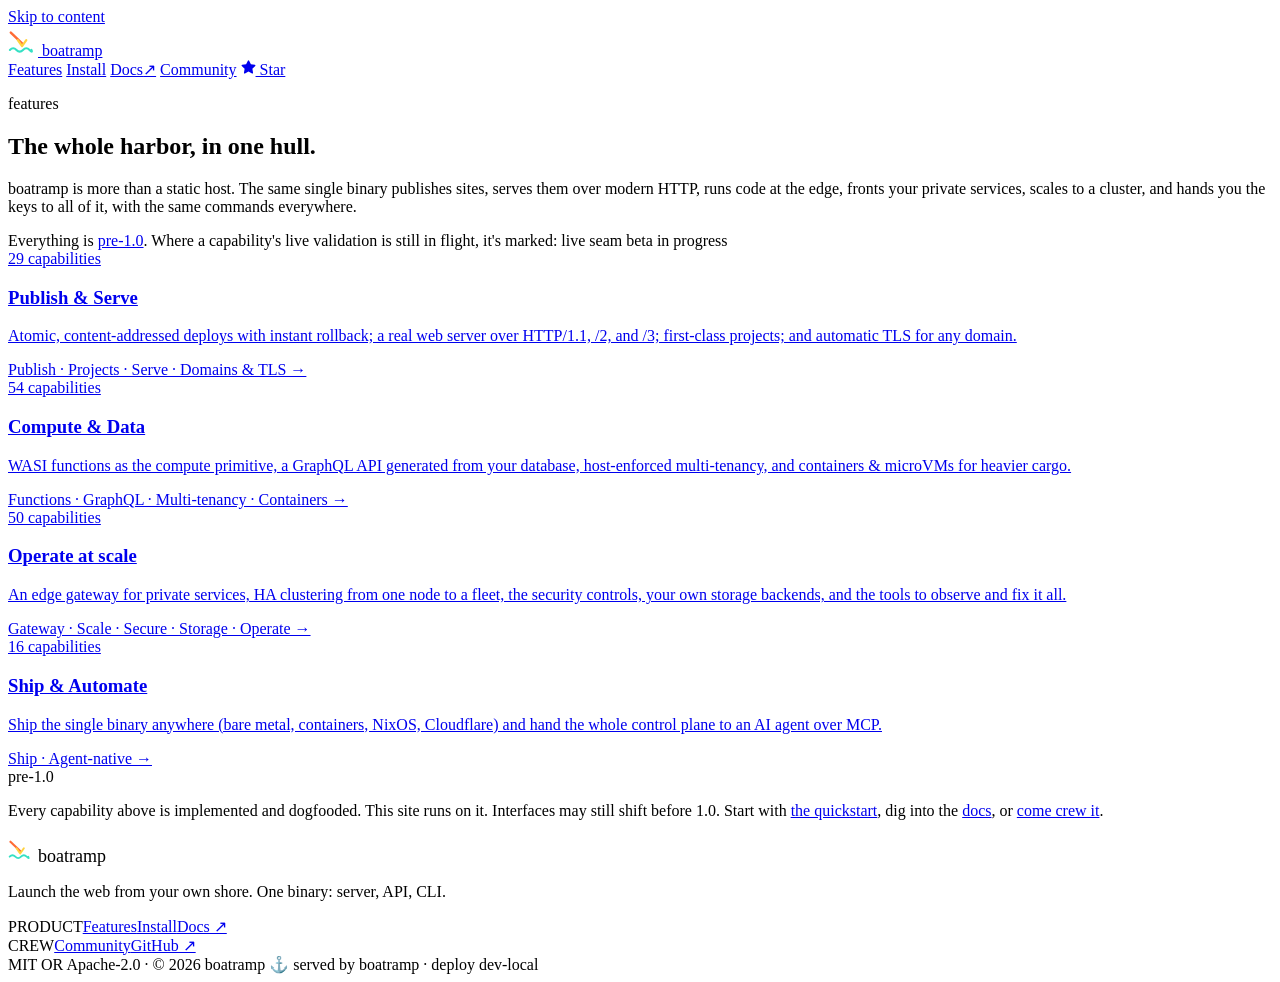
==== commit 47085f2e: "Fix feature-page selector alignment (margin-inline:auto); drop em-dashes from all copy for a less AI" ====
--- a/site/features.html
+++ b/site/features.html
@@ -3,14 +3,14 @@
 <head>
   <meta charset="utf-8">
   <meta name="viewport" content="width=device-width, initial-scale=1">
-  <title>Features — boatramp</title>
-  <meta name="description" content="Everything boatramp does: atomic publishing, a real web server, domains & TLS, Wasm handlers, containers & microVMs, an edge gateway, HA clustering, auth & access control, pluggable storage, and observability — one Rust binary.">
+  <title>Features: boatramp</title>
+  <meta name="description" content="Everything boatramp does: atomic publishing, a real web server, domains & TLS, Wasm handlers, containers & microVMs, an edge gateway, HA clustering, auth & access control, pluggable storage, and observability: one Rust binary.">
   <link rel="canonical" href="https://boatramp.dev/features">
   <link rel="icon" href="/favicon.svg" type="image/svg+xml">
   <meta property="og:type" content="website">
   <meta property="og:url" content="https://boatramp.dev/features">
-  <meta property="og:title" content="boatramp — features">
-  <meta property="og:description" content="Atomic publishing, a real web server, Wasm handlers, containers & microVMs, an edge gateway, HA clustering, auth & access control — one Rust binary.">
+  <meta property="og:title" content="boatramp: features">
+  <meta property="og:description" content="Atomic publishing, a real web server, Wasm handlers, containers & microVMs, an edge gateway, HA clustering, auth & access control: one Rust binary.">
   <meta property="og:image" content="https://boatramp.dev/og.png">
   <meta name="twitter:card" content="summary_large_image">
   <link rel="preload" href="/fonts/space-grotesk-700.woff2" as="font" type="font/woff2" crossorigin>
@@ -50,7 +50,7 @@
     <section class="feat-hero wrap">
       <p class="eyebrow"><span class="eyebrow__dot" aria-hidden="true"></span>features</p>
       <h1>The whole harbor, in one hull.</h1>
-      <p>boatramp is more than a static host. The same single binary publishes sites, serves them over modern HTTP, runs code at the edge, fronts your private services, scales to a cluster, and hands you the keys to all of it — with the same commands everywhere.</p>
+      <p>boatramp is more than a static host. The same single binary publishes sites, serves them over modern HTTP, runs code at the edge, fronts your private services, scales to a cluster, and hands you the keys to all of it, with the same commands everywhere.</p>
       <div class="feat-legend">
         <span>Everything is <a href="https://docs.boatramp.dev/explanation/maturity.html">pre-1.0</a>. Where a capability's live validation is still in flight, it's marked:</span>
         <span class="chip chip--seam">live seam</span>
@@ -82,14 +82,14 @@
       <a class="beyond-card fam-card" href="/features/ship-automate">
         <div class="beyond-card__tag mono">16 capabilities</div>
         <h3 class="beyond-card__name">Ship &amp; Automate</h3>
-        <p class="beyond-card__desc">Ship the single binary anywhere — bare metal, containers, NixOS, Cloudflare — and hand the whole control plane to an AI agent over MCP.</p>
+        <p class="beyond-card__desc">Ship the single binary anywhere (bare metal, containers, NixOS, Cloudflare) and hand the whole control plane to an AI agent over MCP.</p>
         <span class="beyond-card__more mono">Ship · Agent-native →</span>
       </a>
     </div>
     <section class="honesty wrap">
       <div class="honesty__box">
         <span class="honesty__label">pre-1.0</span>
-        <p>Every capability above is implemented and dogfooded — this site runs on it. Interfaces may still shift before 1.0. Start with <a href="/#quickstart">the quickstart</a>, dig into the <a href="https://docs.boatramp.dev">docs</a>, or <a href="https://discord.gg/A78gHFF3F3">come crew it</a>.</p>
+        <p>Every capability above is implemented and dogfooded. This site runs on it. Interfaces may still shift before 1.0. Start with <a href="/#quickstart">the quickstart</a>, dig into the <a href="https://docs.boatramp.dev">docs</a>, or <a href="https://discord.gg/A78gHFF3F3">come crew it</a>.</p>
       </div>
     </section>
   </main>
@@ -103,7 +103,7 @@
             <svg width="26" height="26" viewBox="0 0 32 32" fill="none" aria-hidden="true"><path d="M3 7 L15 18.5" stroke="#ff6b35" stroke-width="2.6" stroke-linecap="round"/><path d="M10.5 15 L15 21.5 L19.5 15" stroke="#ffd23f" stroke-width="2.4" stroke-linecap="round" stroke-linejoin="round"/><path d="M2 25.5 q3.5 -3.6 7 0 t7 0 t7 0 t2 0" stroke="#35e0c4" stroke-width="2.2" stroke-linecap="round"/></svg>
             <span class="wordmark" style="font-size:18px">boatramp</span>
           </div>
-          <p>Launch the web from your own shore. One binary — server, API, CLI.</p>
+          <p>Launch the web from your own shore. One binary: server, API, CLI.</p>
         </div>
         <div class="footer__cols">
           <div class="footer__col"><span class="footer__col-h">PRODUCT</span><a href="/features">Features</a><a href="/#quickstart">Install</a><a href="https://docs.boatramp.dev">Docs ↗</a></div>
